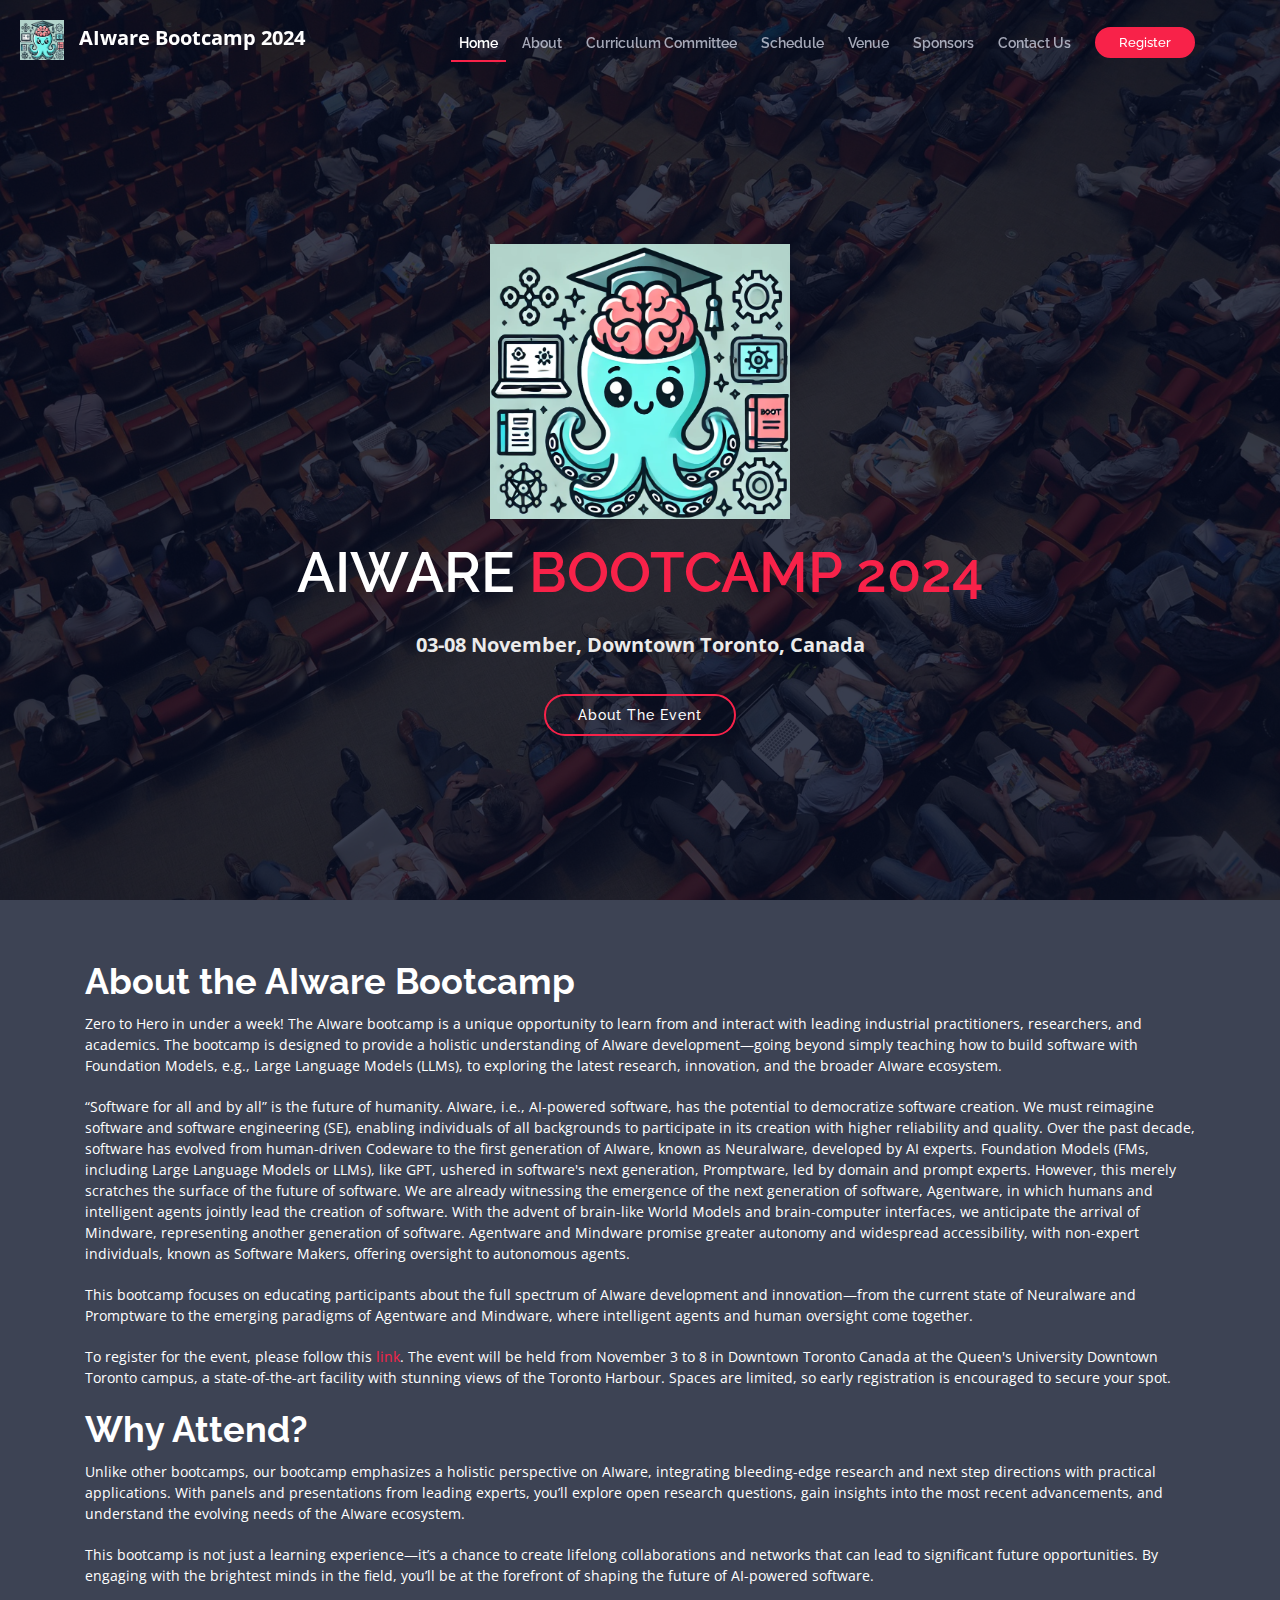
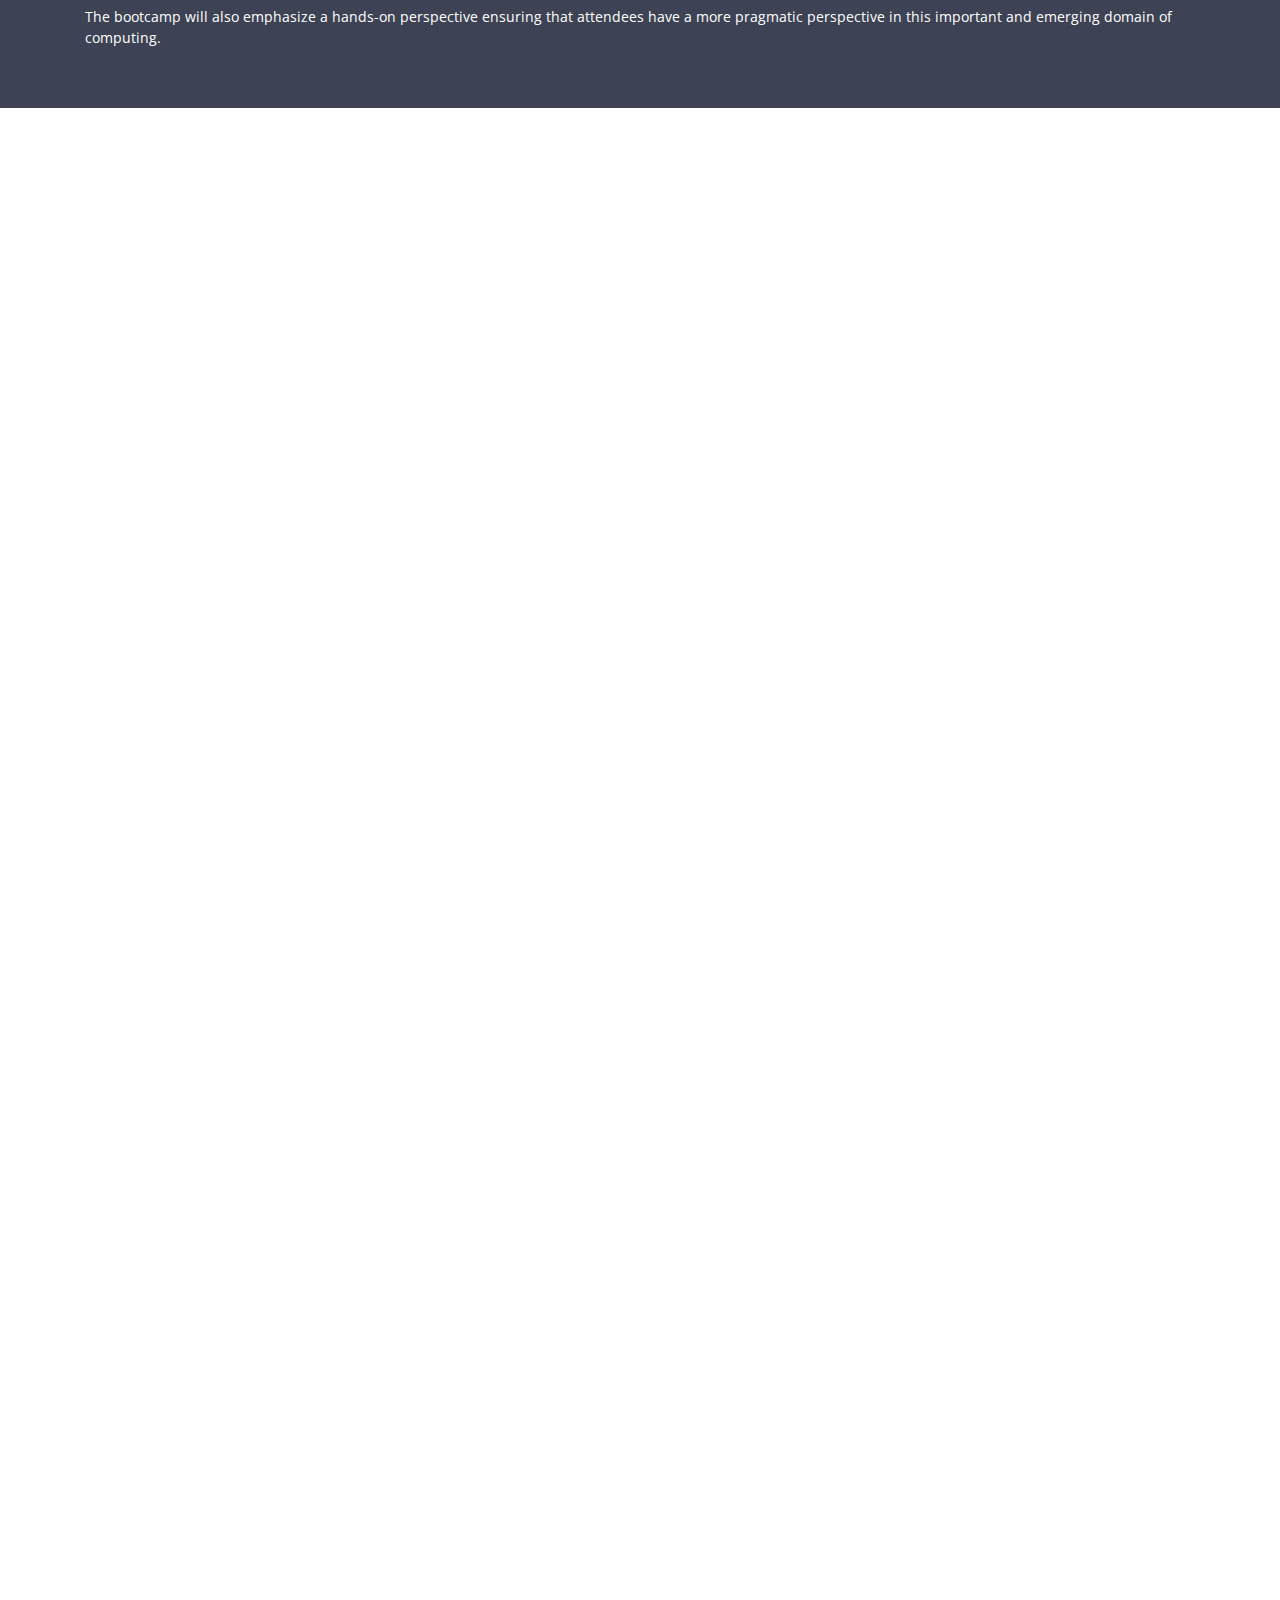
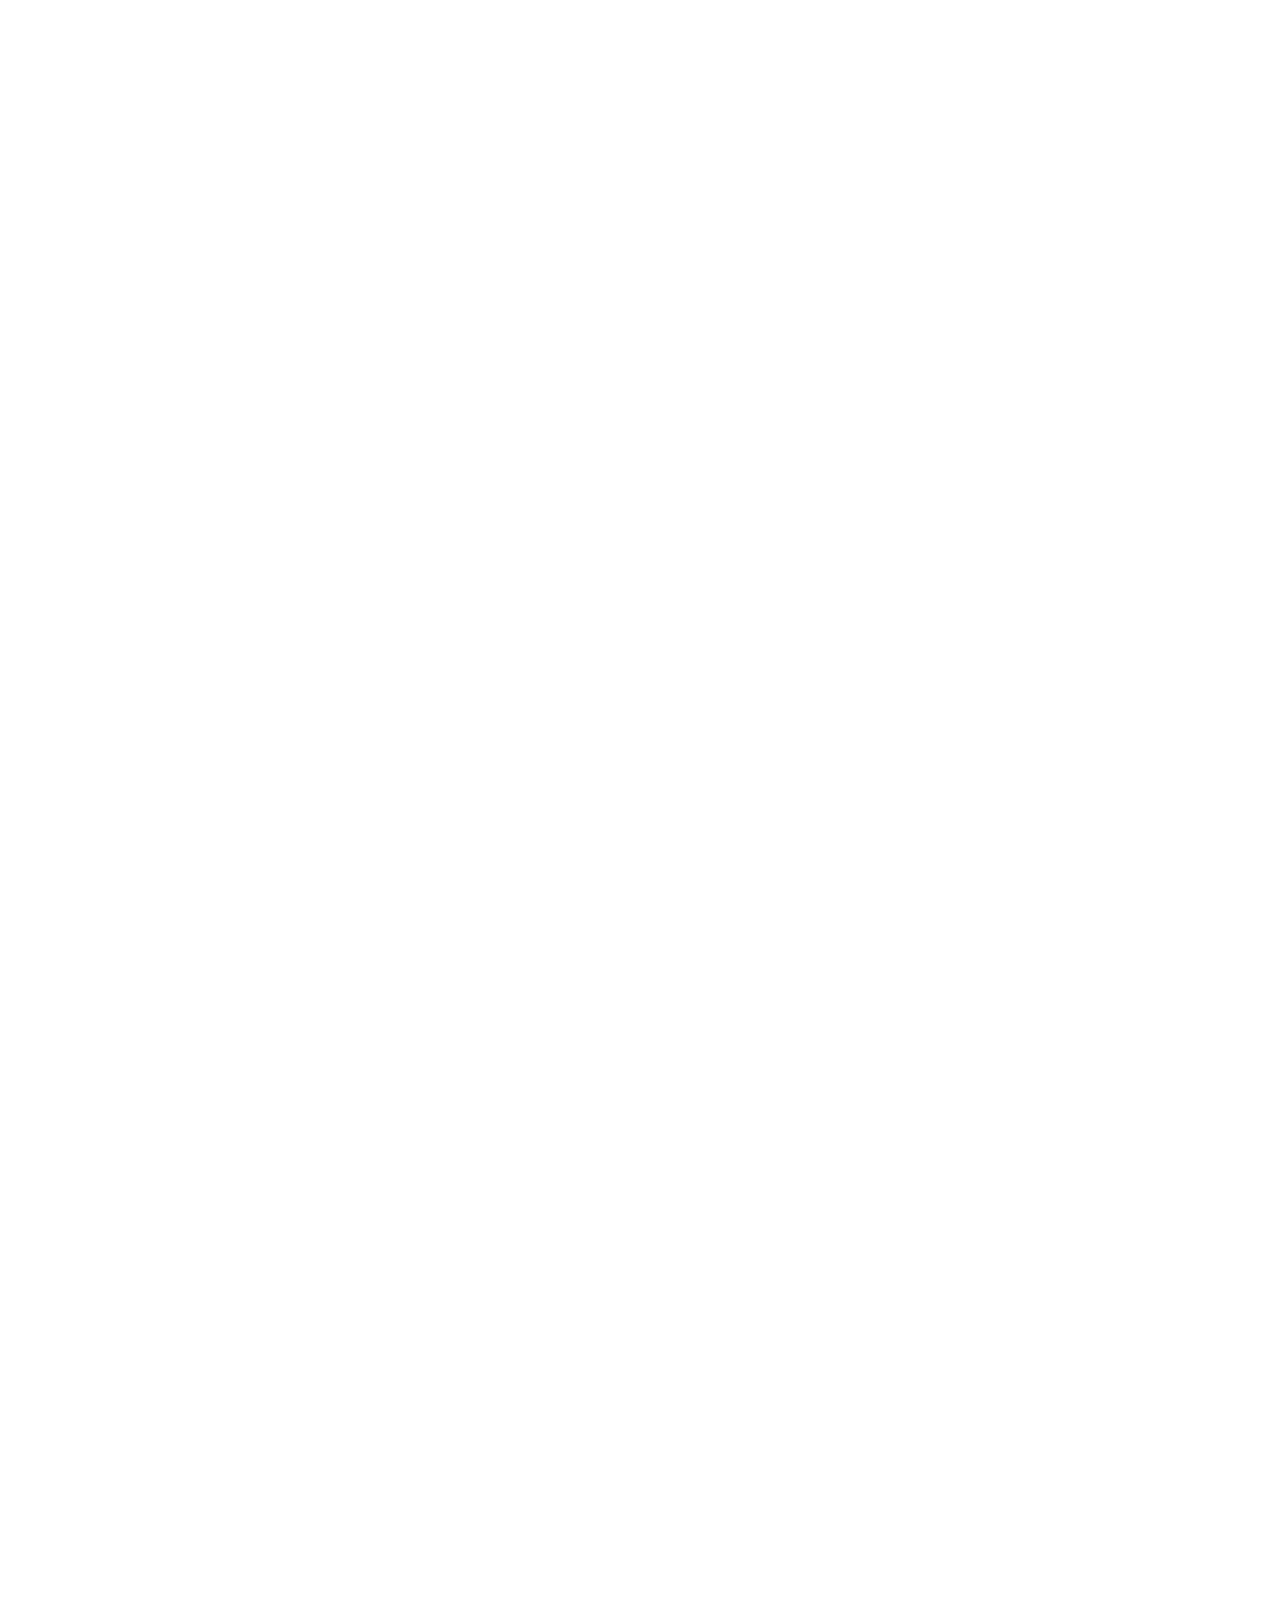
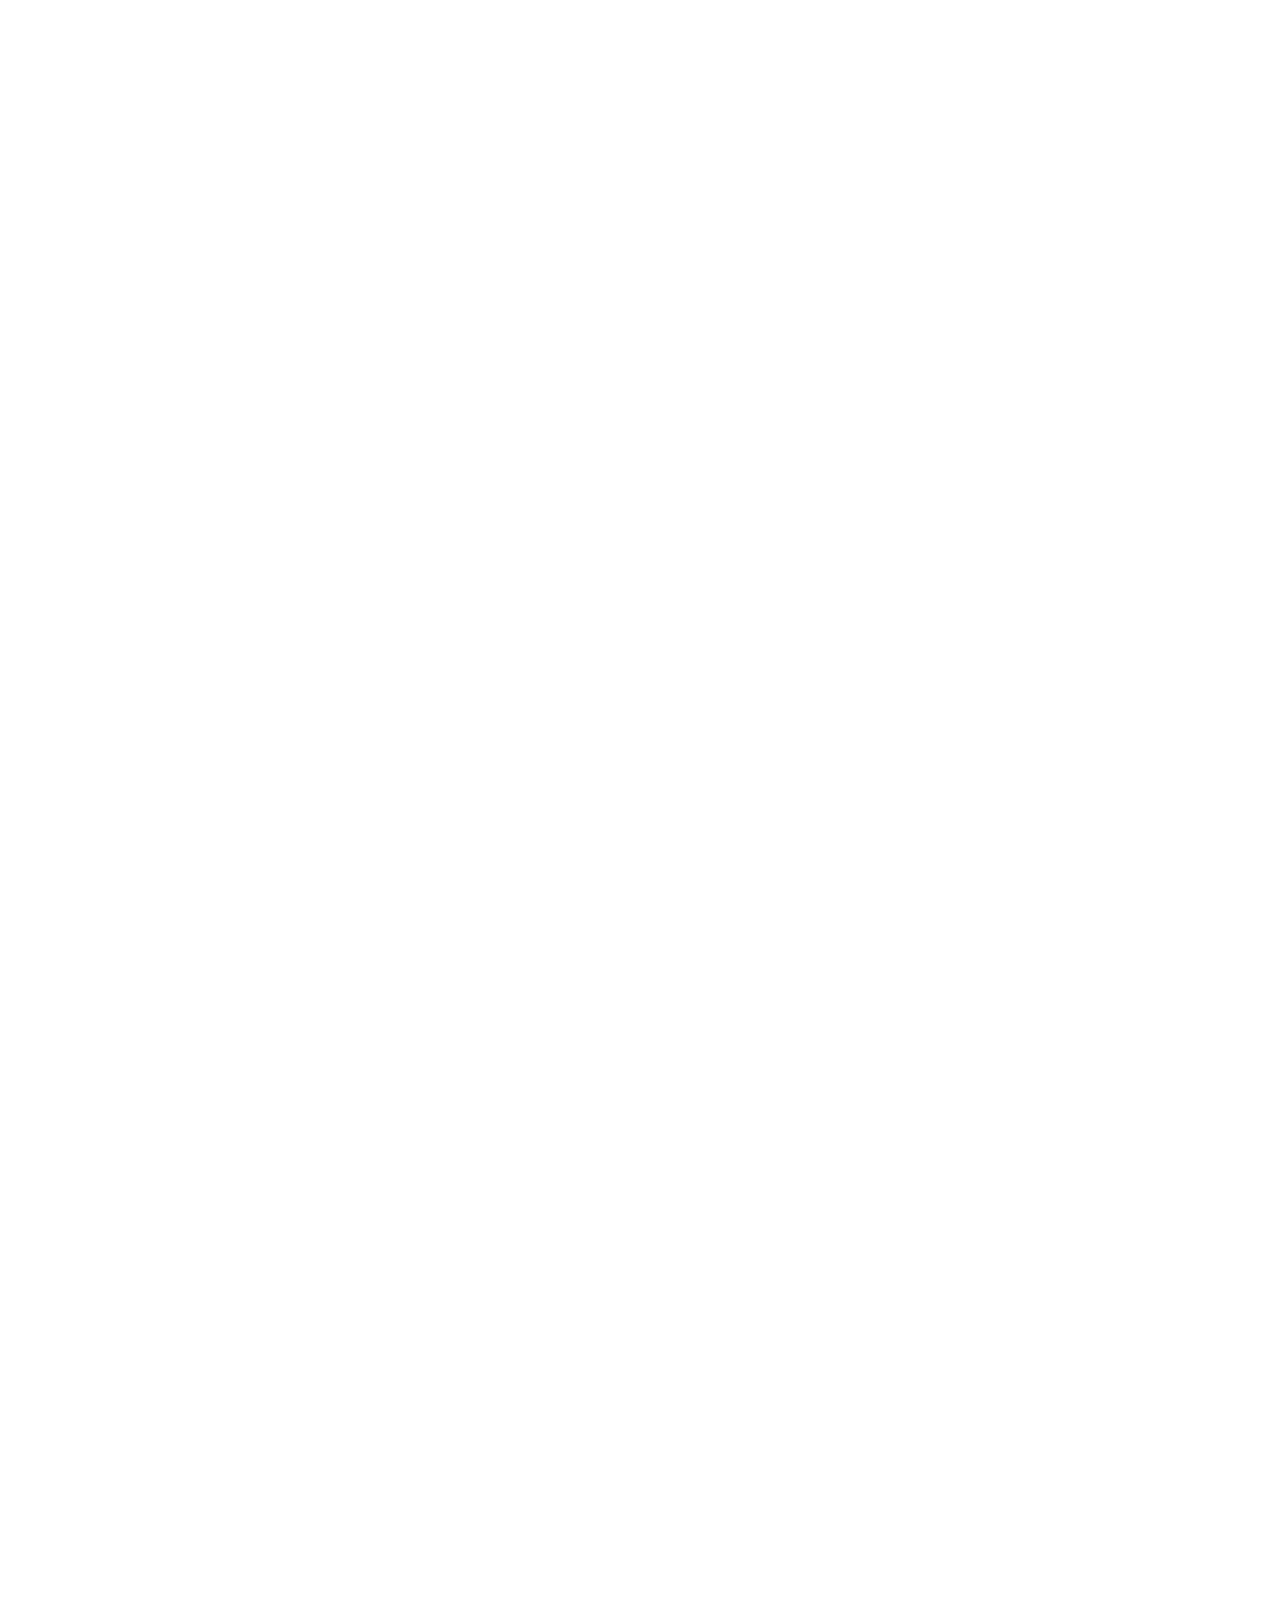
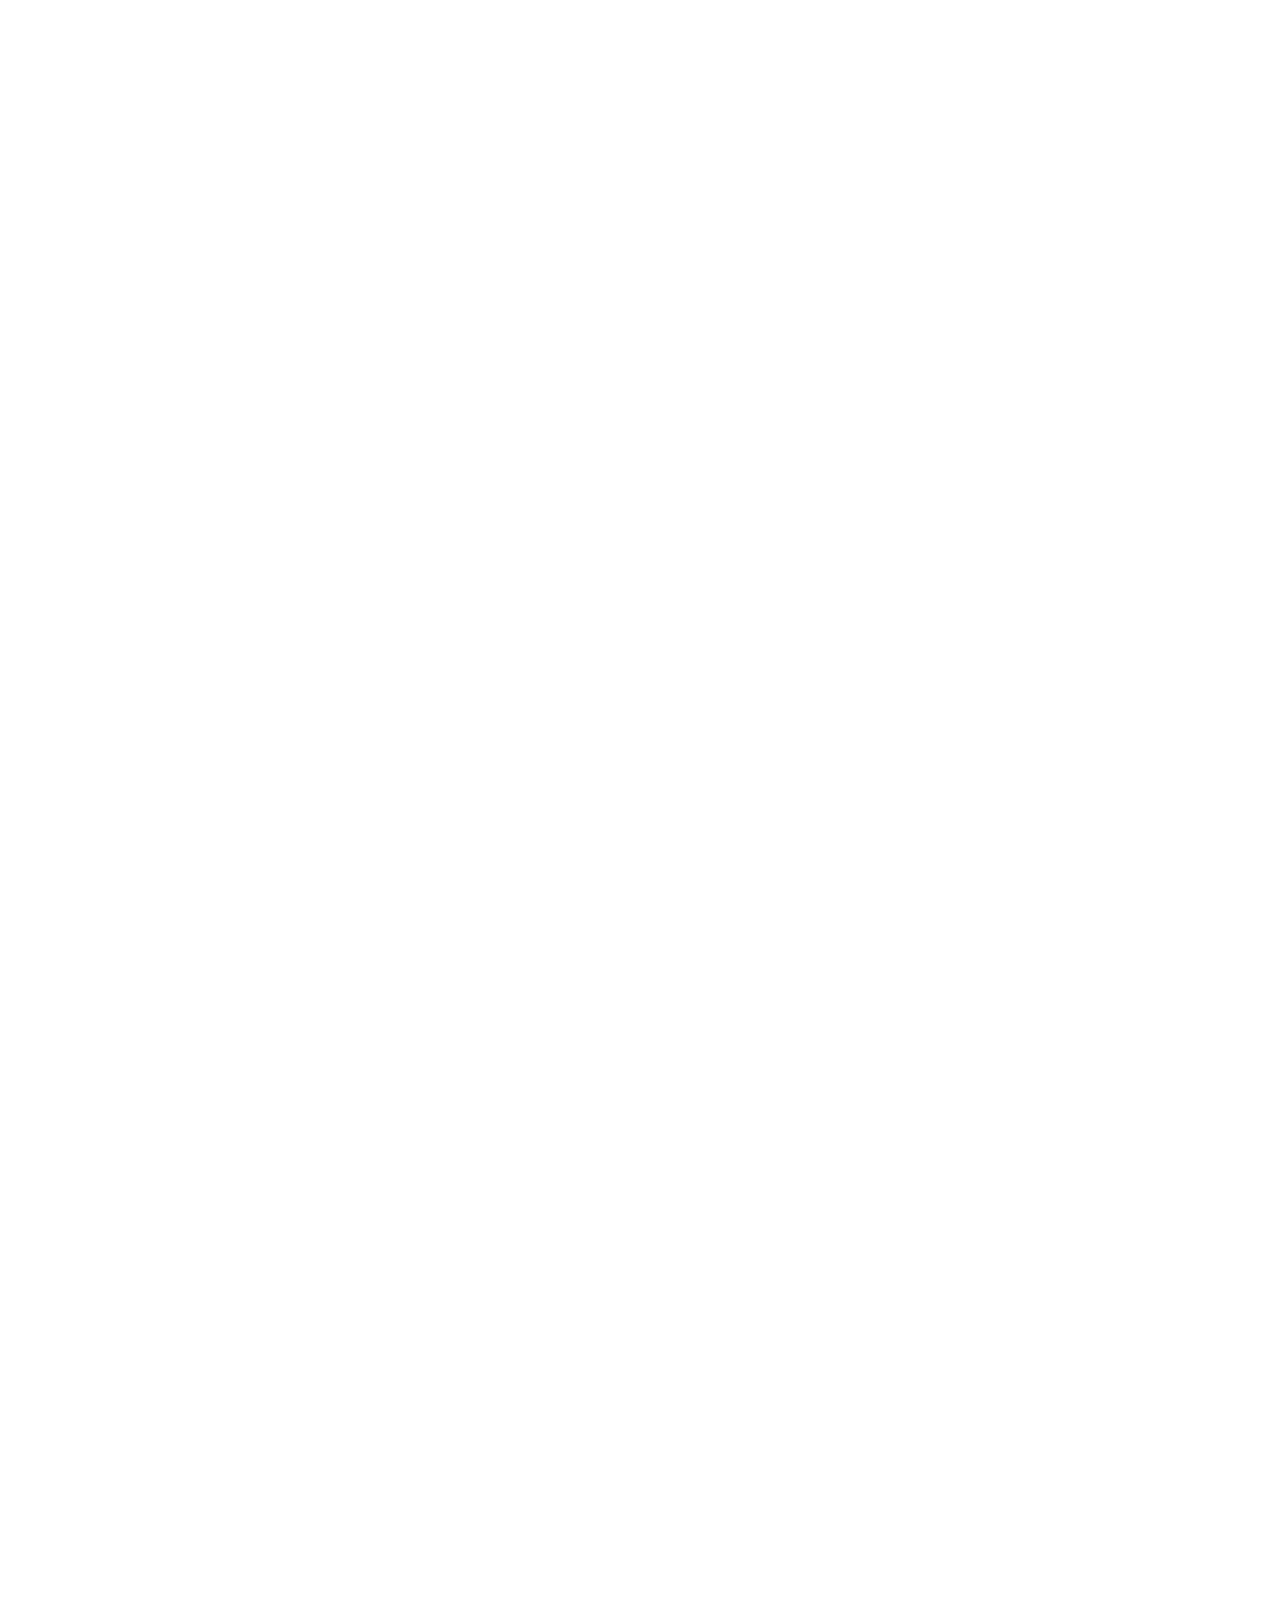
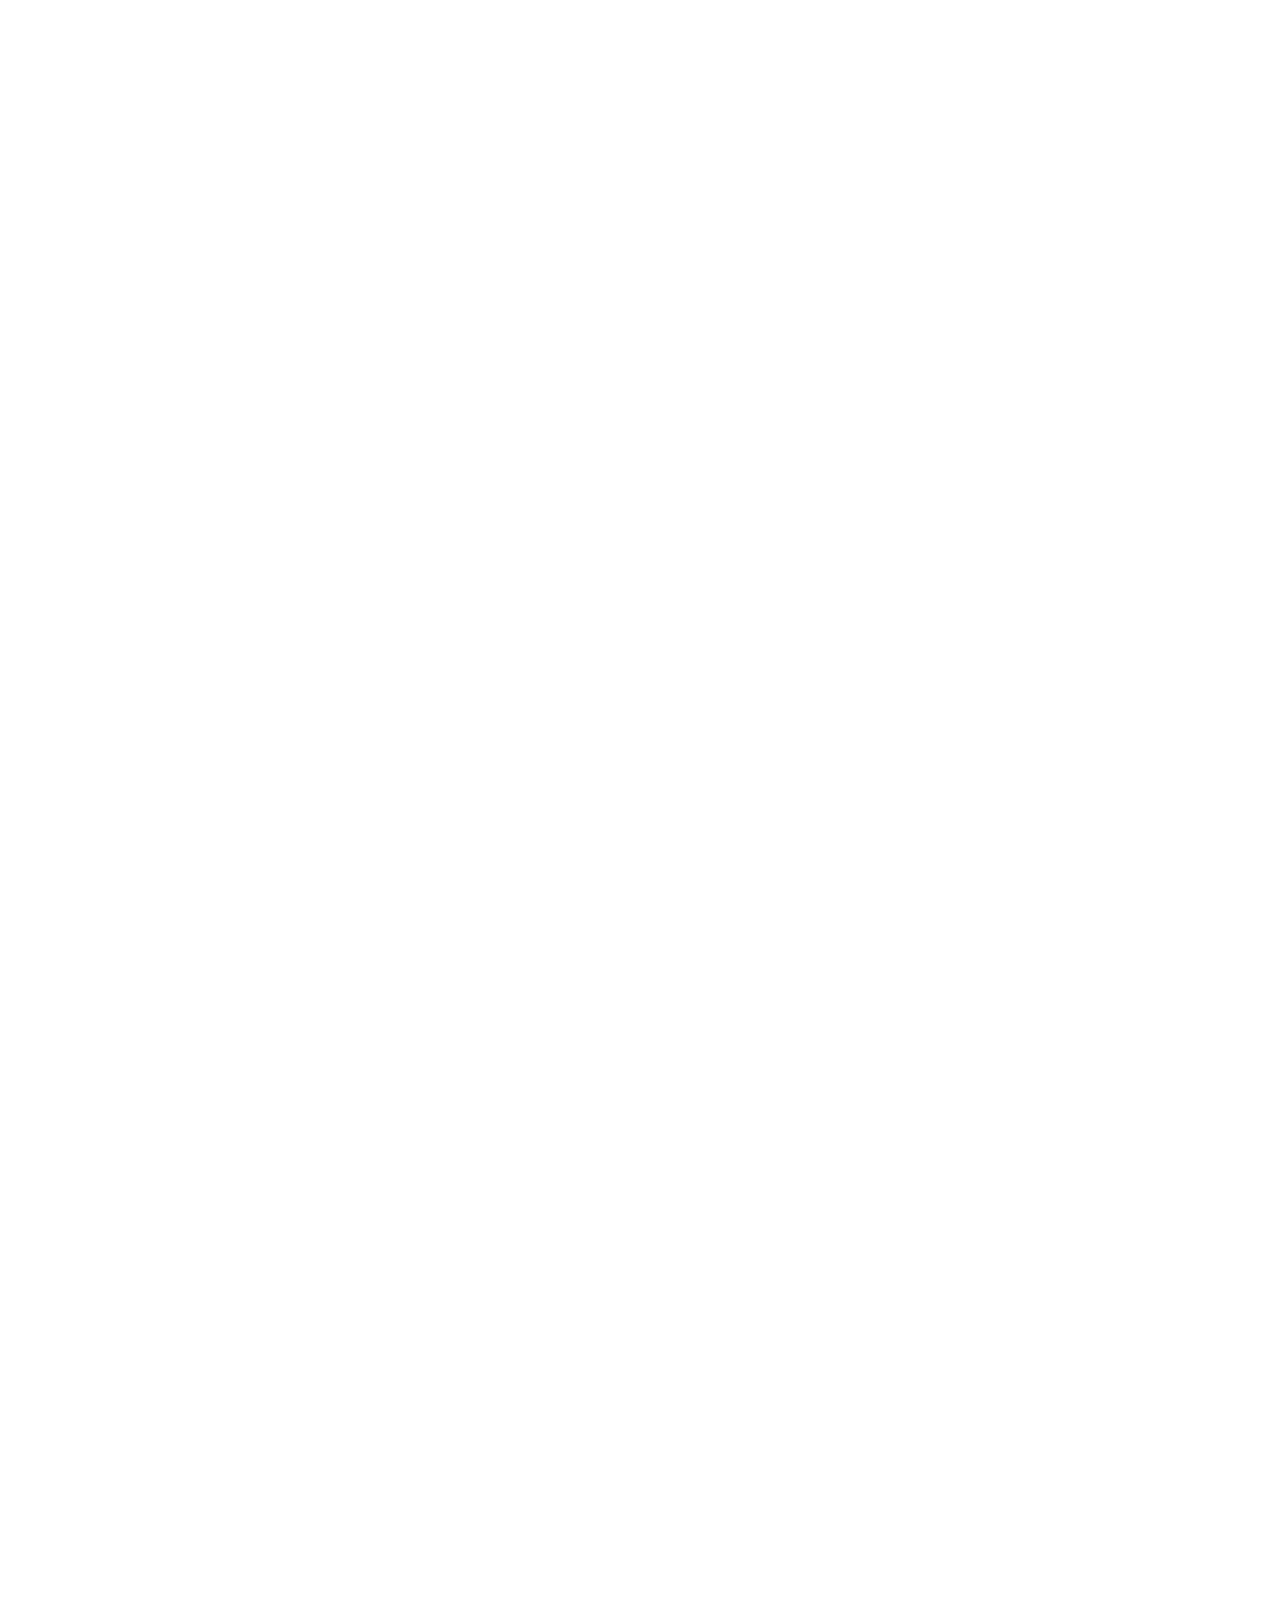
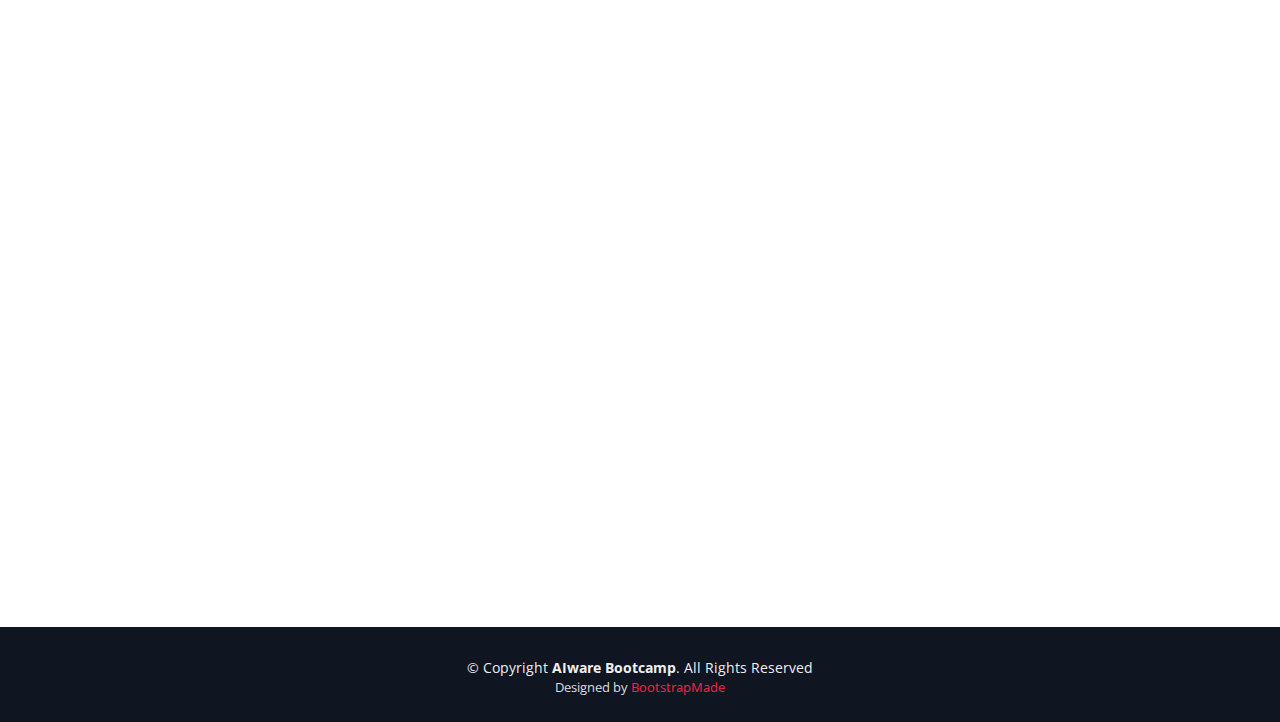
==== index.html @ 20369f66 "Changes from Ahmed addressed" ====
<!DOCTYPE html>
<html lang="en">

<head>
  <meta charset="utf-8">
  <title>AIware Bootcamp</title>
  <meta content="width=device-width, initial-scale=1.0" name="viewport">
  <meta content="" name="keywords">
  <meta content="" name="description">

  <!-- Favicons -->
  <link href="img/logo.png" rel="icon">
  <link href="img/logo.png" rel="apple-touch-icon">

  <!-- Google Fonts -->
  <link href="https://fonts.googleapis.com/css?family=Open+Sans:300,300i,400,400i,700,700i|Raleway:300,400,500,700,800" rel="stylesheet">

  <!-- Bootstrap CSS File -->
  <link href="lib/bootstrap/css/bootstrap.min.css" rel="stylesheet">

  <!-- Libraries CSS Files -->
  <link href="lib/font-awesome/css/font-awesome.min.css" rel="stylesheet">
  <link href="lib/animate/animate.min.css" rel="stylesheet">
  <link href="lib/venobox/venobox.css" rel="stylesheet">
  <link href="lib/owlcarousel/assets/owl.carousel.min.css" rel="stylesheet">

  <!-- Main Stylesheet File -->
  <link href="css/style.css" rel="stylesheet">

  <!-- =======================================================
    Theme Name: TheEvent
    Theme URL: https://bootstrapmade.com/theevent-conference-event-bootstrap-template/
    Author: BootstrapMade.com
    License: https://bootstrapmade.com/license/
  ======================================================= -->
</head>

<body>

  <!--==========================
    Header
  ============================-->
  <header id="header">
    <div class="container">
      
      <div id="logo" class="pull-left">
        <!-- Uncomment below if you prefer to use a text logo -->
        <!-- <h1><a href="#main">C<span>o</span>nf</a></h1>-->
        
        
      </div>
      <div class="container">

        <div id="left-corner-text">
          <img src="img/logo.png" class="logo-small">
          AIware Bootcamp 2024
        </div>
        <!-- Other header elements -->
    </div>

      <nav id="nav-menu-container">
        <ul class="nav-menu">
          <li class="menu-active"><a href="#intro">Home</a></li>
          <li><a href="#about">About</a></li>
          <li><a href="#curriculum">Curriculum Committee</a></li>
          <li><a href="#schedule">Schedule</a></li>
          <li><a href="#venue">Venue</a></li>
          <li><a href="#sponsors">Sponsors</a></li>
          <li><a href="#contact">Contact Us</a></li>
          
          <li class="registration"><a href="#registration">Register</a></li>
        </ul>
      </nav><!-- #nav-menu-container -->
    </div>
  </header><!-- #header -->

  <!--==========================
    Intro Section
  ============================-->
  <section id="intro">
    <div class="intro-container wow fadeIn">
      <img src="img/logo.png" alt="AIware Bootcamp 2024" class="logo-large">
      <h1 class="mb-4 pb-0">AIware&nbsp<span>Bootcamp 2024</span></h1>
      <p class="mb-4 pb-0">03-08 November, Downtown Toronto, Canada</p>
      
      <a href="#about" class="about-btn scrollto">About The Event</a>
    </div>
  </section>

  <main id="main">

    <!--==========================
      About Section
    ============================-->
    <!-- <section id="about">
      <div class="container">
        <div class="row">
          <div class="col-lg-6">
            <h2>AIware Bootcamp</h2>
            <p>Zero to Hero in 5 days. A beginner friendly AIware bootcamp. Aimed at educating software makers and researchers at any expertise level to learn more about how to build, ship and research on AIware. Come join us to learn and remake the future of software!</p>
          </div>
          <div class="col-lg-3">
            <h3>Where</h3>
            <p>Smith School of Business, Queen's University, Toronto, Canada</p>
          </div>
          <div class="col-lg-3">
            <h3>When</h3>
            <p>Sunday to Friday<br>03-08 November, 2024</p>
          </div>
        </div>
      </div>
    </section> -->

    <section id="about">
      <div class="container">
          <div class="row">
              <div class="col-lg">
                  <h2>About the AIware Bootcamp</h2>
                  <p>Zero to Hero in under a week! The AIware bootcamp is a unique opportunity to learn from and interact with leading industrial practitioners, researchers, and academics. The bootcamp is designed to provide a holistic understanding of AIware development—going beyond simply teaching how to build software with Foundation Models, e.g., Large Language Models (LLMs), to exploring the latest research, innovation, and the broader AIware ecosystem.</p>
  
                  <p>“Software for all and by all” is the future of humanity. AIware, i.e., AI-powered software, has the potential to democratize software creation. We must reimagine software and software engineering (SE), enabling individuals of all backgrounds to participate in its creation with higher reliability and quality. Over the past decade, software has evolved from human-driven Codeware to the first generation of AIware, known as Neuralware, developed by AI experts. Foundation Models (FMs, including Large Language Models or LLMs), like GPT, ushered in software's next generation, Promptware, led by domain and prompt experts. However, this merely scratches the surface of the future of software. We are already witnessing the emergence of the next generation of software, Agentware, in which humans and intelligent agents jointly lead the creation of software. With the advent of brain-like World Models and brain-computer interfaces, we anticipate the arrival of Mindware, representing another generation of software. Agentware and Mindware promise greater autonomy and widespread accessibility, with non-expert individuals, known as Software Makers, offering oversight to autonomous agents.</p>

                  <p>This bootcamp focuses on educating participants about the full spectrum of AIware development and innovation—from the current state of Neuralware and Promptware to the emerging paradigms of Agentware and Mindware, where intelligent agents and human oversight come together.</p>

                  <p>To register for the event, please follow this <a href="#registration">link</a>. The event will be held from November 3 to 8 in Downtown Toronto Canada at the Queen's University Downtown Toronto campus, a state-of-the-art facility with stunning views of the Toronto Harbour. Spaces are limited, so early registration is encouraged to secure your spot.</p>
                  <h2>Why Attend?</h2>
                  <p>Unlike other bootcamps, our bootcamp emphasizes a holistic perspective on AIware, integrating bleeding-edge research and next step directions with practical applications. With panels and presentations from leading experts, you’ll explore open research questions, gain insights into the most recent advancements, and understand the evolving needs of the AIware ecosystem.</p>
  
                  <p>This bootcamp is not just a learning experience—it’s a chance to create lifelong collaborations and networks that can lead to significant future opportunities. By engaging with the brightest minds in the field, you’ll be at the forefront of shaping the future of AI-powered software.</p>

                  <p>The bootcamp will also emphasize a hands-on perspective ensuring that attendees have a more pragmatic perspective in this important and emerging domain of computing.</p>
  
                  
              </div>
          </div>
      </div>
  </section>

   

<!-- Schedule Section -->
<section id="schedule" class="wow fadeInUp">
  <div class="container">
    <div class="section-header">
      <h2>Schedule</h2>
    </div>
    <ul class="nav nav-tabs">
      <li class="nav-item">
        <a class="nav-link active show" data-toggle="tab" href="#day-1">Day 1</a>
      </li>
      <li class="nav-item">
        <a class="nav-link" data-toggle="tab" href="#day-2">Day 2</a>
      </li>
      <li class="nav-item">
        <a class="nav-link" data-toggle="tab" href="#day-3">Day 3</a>
      </li>
      <li class="nav-item">
        <a class="nav-link" data-toggle="tab" href="#day-4">Day 4</a>
      </li>
      <li class="nav-item">
        <a class="nav-link" data-toggle="tab" href="#day-5">Day 5</a>
      </li>
      <li class="nav-item">
        <a class="nav-link" data-toggle="tab" href="#day-6">Day 6</a>
      </li>
    </ul>
    <div class="tab-content">
      <div id="day-1" class="tab-pane fade active show">
        <h3>FMWare 101 - Intro into the world of FMware, SE4FMware and FMware4SE</h3>
        <div class="row schedule-item">
          <div class="col-md-2"><time>8:30-9:00 AM</time></div>
          <div class="col-md-10">
            <h4>Registration and Morning coffee break</h4>
          </div>
        </div>
        <div class="row schedule-item">
          <div class="col-md-2"><time>9:00-9:15 AM</time></div>
          <div class="col-md-10">
            <h4>Opening of the Bootcamp</h4>
            <h6>Instructor team</h6>
            <p>Opening talk and logistics</p>
          </div>
        </div>
        <div class="row schedule-item">
          <div class="col-md-2"><time>9:15-10:30 AM</time></div>
          <div class="col-md-10">
            <h4>Challenges and Opportunities Associated with AI-Augmented Software Engineering</h4>
            <h6>Zhen Ming (Jack) Jiang</h6>
            <p>Introduction to challenges and opportunities in the world of AIware focusing primarily on Promptware and Agentware</p>
          </div>
        </div>
        <div class="row schedule-item">
          <div class="col-md-2"><time>10:30-11:00 AM</time></div>
          <div class="col-md-10">
            <h4>Break</h4>
          </div>
        </div>
        <div class="row schedule-item">
          <div class="col-md-2"><time>11:00-11:45 PM</time></div>
          <div class="col-md-10">
            <h4>Building high-quality and trustworthy foundation model applications</h4>
            <h6>Dayi Lin</h6>
            <p>This session will cover the basics of building a trustworthy FMware application. Topics covered include</p>
            <ul>
              <li>Overview of AIware</li>
              <li>Introduction to the trustworthiness of software and AI</li>
              <li>How do you select the right model?</li>
              <li>How to benchmark a model?</li>
              <li>How to write a good prompt?</li>
              <li>How to prevent hallucination?</li>
              <li>How to debug prompts?</li>
              <li>How to prevent getting or causing harm? - Guardrails</li>
              <li>How to ensure compliance in dataflow?</li>
              <li>How to conduct quality evaluation?</li>
              <li>How to interact with the users?</li>
              <li>How to operationalize the application?</li>
            </ul>
          </div>
        </div>
        <div class="row schedule-item">
          <div class="col-md-2"><time>11:45-12:30 PM</time></div>
          <div class="col-md-10">
            <h4>Rethinking Software Engineering in the AIware Era - A curated catalog of software engineering challenges for FMware</h4>
            <h6>Ahmed E. Hassan</h6>
            <p>The talk walks the audience through the key software engineering challenges in the AIware era and outlines important research directions that could be taken to address them. Topics include</p>
            <ul>
              <li>Overview of Software Engineering challenges in AIware Era</li>
              <li>Challenge 1: Managing alignment data</li>
              <li>Challenge 2: Crafting effective prompts</li>
              <li>Challenge 3: Multi-generational software</li>
              <li>Challenge 4: Degree of controllability</li>
              <li>Challenge 5: Compliance and regulations</li>
              <li>Challenge 6: Limited collaboration support</li>
              <li>Challenge 7: Operation and semantic observability</li>
              <li>Challenge 8: Performance engineering</li>
              <li>Challenge 9: Testing under non-determinism</li>
              <li>Challenge 10: Siloed tooling and lack of processes</li>
            </ul>
            <p>Building a thriving research and developer community within the AIware domain, discussing the essential steps we must take collectively to nurture and sustain a vibrant, engaged community and a brief overview of global initiatives and standardization efforts including:</p>
            <ul>
              <li>CREATE SE4AI</li>
              <li>SEMLA</li>
              <li>BigCode</li>
              <li>AI Alliance</li>
              <li>OPEA</li>
              <li>AIware</li>
              <li>LLM4code</li>
              <li>MSR IEEE Agent Standard</li>
              <li>AIBOM</li>
              <li>AIwareBOM</li>
              <li>LF Model Openness Framework</li>
            </ul>
           
          </div>
        </div>
        <div class="row schedule-item">
          <div class="col-md-2"><time>12:30-1:30 PM</time></div>
          <div class="col-md-10">
            <h4>Lunch and Lightning Talks</h4>
          </div>
        </div>
        <div class="row schedule-item">
          <div class="col-md-2"><time>1:30-3:00 PM</time></div>
          <div class="col-md-10">
            <h4>The Data flywheel for FMware</h4>
            <h6>Gopi Krishnan Rajbahadur</h6>
            <p>This session will go over the different types of data used throughout the lifecycle of an FMware. Topics covered include </p>
            <ul>
              <li>Data flywheel - An overview of the different types of data that is used for different types of alignment including:</li>
              <ul>
                <li>Pre-training data</li>
                <li>Fine-tuning data</li>
                <li>Preference data</li>
                <li>User-feedback data</li>
                <li>Crowd-sourced data</li>
                <li>Synthetic data</li>
              </ul>
              <li>Synthetic data generation techniques and data alignment (Microsoft Phi models)</li>
              <li>QA for Knowledge distillation - Includes data quality and knowledge quality enhancing processes like Deduplication, Information metrics, Removing data and knowledge clones </li>
              <li>Contextualized and goal-oriented documentation to enhance the knowledge quality</li>
              <li>Operationalizing user-feedback data - Leveraging the thumbs up/down the copy action Google DIDACT</li>
              <li>Crowdsourced knowledge curation - Instructlab</li>
              <li>Importance of multi-modal training data - how code is used including techniques on how different types of data can be generated with domain-specific rules in different scenarios</li>
            </ul>
          </div>
        </div>
        <div class="row schedule-item">
          <div class="col-md-2"><time>3:00-3:30 PM</time></div>
          <div class="col-md-10">
            <h4>Break</h4>
          </div>
        </div>
        <div class="row schedule-item">
          <div class="col-md-2"><time>3:30-4:15 PM</time></div>
          <div class="col-md-10">
            <h4>Rethinking intelligent SE in the FMware Era: Overview of current initiatives </h4>
            <h6>Ahmed E. Hassan and Gustavo Oliva</h6>
            <p>This talk will discuss current GenAI efforts within the SE context, and future directions on how to best leverage FMs to improve SE activities and maximize ROI on GenAI in a Software Engineering Context</p>
          </div>
        </div>
        <div class="row schedule-item">
          <div class="col-md-2"><time>4:15-5:00 PM</time></div>
          <div class="col-md-10">
            <h4>Rethinking Software Engineering in the FMware Era: From Task-Driven AI Copilots to Goal-Driven AI Pair Programmers and the curcial importane of humans-in-the-loop</h4>
            <h6>Ahmed E. Hassan and Gustavo Oliva</h6>
            <p>This talk will discuss how the current task-driven nature of copilots falls short in addressing the broader goals and complexities inherent in Software engineering (SE). Covered topics include
              <ul>
                <li>A vision for an AIware pair programmer</li>
                <li>Theoretical underpinnings for an AIware pair programmer</li>
                <li>Challenges in the path of realizing an AIware pair programmer</li>
                <li>Challenge 1: Speeding up human-AI alignment</li>
                <li>Challenge 2: From prompts to natural inquires </li>
                <li>Challenge 3: Cheaper and smarter code models</li>
                <li>Challenge 4: Leveraging mentoring potential</li>
              </ul>
            </p>
          </div>
        </div>
        <div class="row schedule-item">
          <div class="col-md-2"><time>5:00-7:30 PM</time></div>
          <div class="col-md-10">
            <h4>Reception and Lightning Talks</h4>
          </div>
        </div>
      </div>
      <div id="day-2" class="tab-pane fade">
        <h3>Promptware, RAG Engineering and Alignment Day</h3>
        <div class="row schedule-item">
          <div class="col-md-2"><time>8:30-9:00 AM</time></div>
          <div class="col-md-10">
            <h4>Registration and Morning coffee break</h4>
          </div>
        </div>
        <div class="row schedule-item">
          <div class="col-md-2"><time>9:00-10:30 AM</time></div>
          <div class="col-md-10">
            <h4>Prompt Engineering</h4>
            <h6>Filipe Roseiro Cogo</h6>
            <p>This session will offer a comprehensive overview of prompt engineering techniques and best practices to build a successful FMware. Covered topics include</p>
            <ul>
              <li>Basics of prompting - How to talk to a FM</li>
              <li>Prompting patterns</li>
              <li>Prompt components</li>
              <li>Prompt structuring</li>
              <li>Prompt decoding strategies</li>
              <li>Fragility of prompts - Manual prompt-tuning lifecycle, prompt formatting and context window sensitivity, few-shot ordering and golden labels</li>
              <li>Prompt anti-patterns (e.g. god prompts) - How to decompose a prompt effectively for success</li>
              <li>Prompt output structuring and prompt debugging</li>
              <li>Compiling prompts for success - prompt optimization, prompt tuning, FM-based prompt mutation and evolution, DSLs for prompt optimization, Intent-based prompt calibration</li>
              <li>Common prompting pitfalls</li>
              <li>Leveraging prompt ecosystems - Introduction to prompt stores and Reddit discussions</li>
            </ul>
          </div>
        </div>
        <div class="row schedule-item">
          <div class="col-md-2"><time>10:30-11:00 AM</time></div>
          <div class="col-md-10">
            <h4>Break</h4>
          </div>
        </div>
        <div class="row schedule-item">
          <div class="col-md-2"><time>11:00-12:30 PM</time></div>
          <div class="col-md-10">
            <h4>RAG Engineering</h4>
            <h6>Keheliya Gallaba</h6>
            <p>This session will cover the steps involved in building a robust RAG (Retrieval Augmented Generation) pipeline. Topics covered include:</p>
            <ul>
              <li>What is RAG? - An overview of Indexing, retrieval, and generation</li>
              <li>An overview of query translation approaches - Multi-query RAG-fusion, Least-to-most, step-back prompting, HyDE</li>
              <li>Query routing strategies - Logical routing and semantic routing</li>
              <li>Query construction strategies</li>
              <li>Advanced indexing techniques for effective RAG - Multi-representation indexing, RAPTOR, ColBERT</li>
              <li>Graph RAGs</li>
              <li>RAG Re-rankers</li>
              <li>Large context challenges: Needle in a haystack, counting stars, data movement and caching/pinning of context in the cloud</li>
              <li>Context vs built-in prioritization</li>
              <li>A reference architecture for enterprise-grade production-ready RAGware</li>
            </ul>
          </div>
        </div>
        <div class="row schedule-item">
          <div class="col-md-2"><time>12:30-1:30 PM</time></div>
          <div class="col-md-10">
            <h4>Lunch and Lightning Talks</h4>
          </div>
        </div>
        <div class="row schedule-item">
          <div class="col-md-2"><time>1:30-3:00 PM</time></div>
          <div class="col-md-10">
            <h4>Alignment Engineering</h4>
            <h6>Gopi Krishnan Rajbahadur</h6>
            <p>This session will cover different ways of aligning a FM. Covered topics include</p>
            <ul>
              <li>A general overview of FM pre-training</li>
              <li>Fine-tuning - Types of used data: supervised fine-tuning, PEFT, Prompt tuning, soft prompts, Adapter tuning, AdapterHub, Selective finetuning (e.g. BiFit), Reparametrization-based fine tuning (LoRA)</li>
              <li>Preference tuning - RLHF, DPO, RLSF</li>
              <li>Constitutional AI</li>
              <li>Overview of curriculum learning</li>
              <li>Advanced curriculum generation techniques and benefits, e.g. how curriculum learning is used in the Microsoft Phi and IBM Granite models</li>
            </ul>
          </div>
        </div>
        <div class="row schedule-item">
          <div class="col-md-2"><time>3:00-3:30 PM</time></div>
          <div class="col-md-10">
            <h4>Break</h4>
          </div>
        </div>
        <div class="row schedule-item">
          <div class="col-md-2"><time>3:30-4:15 PM</time></div>
          <div class="col-md-10">
            <h4>How is JetBrains leveraging FMware to improve the software development experience?</h4>
            <h6>Danny Dig</h6>
            <p>This talk will present a report on how FMware is leveraged for different tasks at JetBrains to improve developer productivity.</p>
          </div>
        </div>
        <div class="row schedule-item">
          <div class="col-md-2"><time>4:15-5:00 PM</time></div>
          <div class="col-md-10">
            <h4>FMware for 10X developer productivity - Myth or fact</h4>
            <h6>Danny Dig, Meiyappan Nagappan, Bram Adams, Daniel German and Foutse Kohm. Moderator: TBD</h6>
            <p>This panel will focus on questions about role of FMware in enhancing developer productivity - Ask the experts about separating myth from facts.</p>
          </div>
        </div>
        
      </div>
      <div id="day-3" class="tab-pane fade">
        <h3>Agentware and Responsible AIware Development Day</h3>
        <div class="row schedule-item">
          <div class="col-md-2"><time>8:30-9:00 AM</time></div>
          <div class="col-md-10">
            <h4>Registration and Morning coffee break</h4>
          </div>
        </div>
        <div class="row schedule-item">
          <div class="col-md-2"><time>9:00-9:45 AM</time></div>
          <div class="col-md-10">
            <h4>Experiences and Best Practices Building AIware at JetBrains</h4>
            <h6>Danny Dig</h6>
            <p>This talk will present a report on the AIware development process of AIware at JetBrains.</p>
          </div>
        </div>
        <div class="row schedule-item">
          <div class="col-md-2"><time>10:30-11:00 AM</time></div>
          <div class="col-md-10">
            <h4>Break</h4>
          </div>
        </div>
        <div class="row schedule-item">
          <div class="col-md-2"><time>11:00-12:30 PM</time></div>
          <div class="col-md-10">
            <h4>Agentic architectures and workflows</h4>
            <h6>Keheliya Gallaba</h6>
            <p>This session will discuss what an agent is and the different cognitive architectures that an Agent could use to execute the tasks. Covered topics include</p>
            <ul>
              <li>What is an Agent (e.g. perception, Brain, Action, Environment)?</li>
              <li>Different types of agentic memory</li>
              <li>How does an Agent use tools (Toolformer, TALM)</li>
              <li>How to enable an Agent to plan and reason - Introduction to theory of mind</li>
              <li>Cognitive architectures - Multi-layered nature (recursion, multi vs single agent architectures)</li>
              <li>Agent patterns - Chains, routers, graphs</li>
              <li>Control mechanisms - Static vs dynamic</li>
              <li>Patterns of multi-agent collaboration</li>
              <li>Self-reflection and multi-agent hacks</li>
            </ul>
          </div>
        </div>
        <div class="row schedule-item">
          <div class="col-md-2"><time>12:30-1:30 PM</time></div>
          <div class="col-md-10">
            <h4>Lunch and Lightning Talks</h4>
          </div>
        </div>
        <div class="row schedule-item">
          <div class="col-md-2"><time>1:30-3:00 PM</time></div>
          <div class="col-md-10">
            <h4>Agentic Development Platforms</h4>
            <h6>Gustavo Oliva</h6>
            <p>This session will overview the various Agentic platforms that one can use to build AIware. Covered topics include</p>
            <ul>
              <li>Multi-agent frameworks/ platforms (Introduction, Comparison, their abstractions). Examples include Autogen, CrewAI, LangGraph</li>
              <li>Agent memory representations and abstractions</li>
              <li>Long-term agents i.e. Agents evolving over time, End-user feedback used for personalization</li>
              <li>Standardization efforts e.g. Agent protocol</li>
            </ul>
          </div>
        </div>
        <div class="row schedule-item">
          <div class="col-md-2"><time>3:00-3:30 PM</time></div>
          <div class="col-md-10">
            <h4>Break</h4>
          </div>
        </div>
        <div class="row schedule-item">
          <div class="col-md-2"><time>3:30-4:00 PM</time></div>
          <div class="col-md-10">
            <h4>Data governance in the AIware era</h4>
            <h6>Daniel German</h6>
            <p>This talk will discuss about the different challenges data governance and dataset license compliance pose in the AIware era</p>
          </div>
        </div>
        <div class="row schedule-item">
          <div class="col-md-2"><time>4:00-4:30 PM</time></div>
          <div class="col-md-10">
            <h4>FMwareBOM - Towards enabling transparency, traceability and compliance with next generation FMware BOMs</h6>
            <h6>Gopi Krishnan Rajbahadur</h6>
            <p>This talk will highlight the current state of AIBOM and ongoing efforts on FMwareBOM and the potential it holds for enabling compliance, transparency and traceability in the FMware era</p>
          </div>
        </div>
        <div class="row schedule-item">
          <div class="col-md-2"><time>4:30-5:00 PM</time></div>
          <div class="col-md-10">
            <h4>Responsible AIware development practices</h4>
            <h6>Qinghua Lu, Daniel German, Gopi Krishnan Rajbahadur, Ahmed E. Hassan and Zhen Ming (Jack) Jiang. Moderator: TBD </h6>
            <p>This panel will discuss governance structures and legistilations around AIware development practices and potential pitfalls</p>
          </div>
        </div>
    
      </div>
      <div id="day-4" class="tab-pane fade">
        <h3>Industry Day 1 – From cool demos to production-ready AIware - part 1</h3>
        <div class="row schedule-item">
          <div class="col-md-2"><time>8:30-9:00 AM</time></div>
          <div class="col-md-10">
            <h4>Registration and Morning coffee break</h4>
          </div>
        </div>
        <div class="row schedule-item">
          <div class="col-md-2"><time>9:00-10:30 PM</time></div>
          <div class="col-md-10">
            <h4>FMware - Hands on</h4>
            <h6>Instructor team</h6>
            <p>We will be building a few AIware apps which we will make more complex as we progress through the bootcamp. Every hands-on will progressively build on the concepts of that day to make the day more comprehensive. This hands-on session will guide the participants who will be encouraged to add more features to the app and submit it to the AIware conference challenge. The hand-on session will methodically walk the attendees through</p>
            <ul>
              <li>Setting up a FM locally</li>
              <li>Accessing a cloud FM</li>
              <li>Setting up a basic Vector store</li>
              <li>Building a basic AIware app</li>
              <li>Picking the right FM for their FMware</li>
              <li>Preventing data contamination</li>
              <li>Evaluating your FMware</li>
            </ul>
          </div>
        </div>
        <div class="row schedule-item">
          <div class="col-md-2"><time>10:30-11:00 AM</time></div>
          <div class="col-md-10">
            <h4>Break</h4>
          </div>
        </div>
        <div class="row schedule-item">
          <div class="col-md-2"><time>11:00-12:00 PM</time></div>
          <div class="col-md-10">
            <h4>FMware - Hands on - cont</h4>
            <h6>Instructor team</h6>
            <p>This session will be a continuation of the previous session</p>
            <ul>
              <li>Prompting strategies</li>
              <li>Prompt anti-patterns</li>
              <li>Debugging a prompt</li>
              <li>Prompt compilers - DsPY</li>
              <li>Fine-tuning an FM with LoRa - Data preparation (including quality)</li>
              <li>Preference tuning </li>
              <li>RAG 101</li>
              <li>Best RAG practices</li>
              <li>Progressively building an AIware app with basic cognitive architecture</li>
              <li>A multi-agent collaborative architecture</li>
              <li>Simple memory implementation</li>
            </ul>
          </div>
        </div>
        <div class="row schedule-item">
          <div class="col-md-2"><time>12:00-12:30 PM</time></div>
          <div class="col-md-10">
            <h4>FMArts Platform - An FMware Lifecycle Engineering Platform</h4>
            <h6>Dayi Lin</h6>
            <p>This session will showcase the FMArts platform, the world's only lifecycle engineering platform for creating FMware. We will discuss how software engineering principles can be leveraged in the FMware context and highlight the challenges involved. The session will feature a demo application built with FMArts.</p>
            
          </div>
        </div>
        <div class="row schedule-item">
          <div class="col-md-2"><time>12:30-1:30 PM</time></div>
          <div class="col-md-10">
            <h4>Lunch and Lightning Talks</h4>
          </div>
        </div>
        <div class="row schedule-item">
          <div class="col-md-2"><time>1:30-3:00 PM</time></div>
          <div class="col-md-10">
            <h4>Challenges in productionizing AIware</h4>
            <h6>Ahmed E. Hassan</h6>
            <p>This session will cover the different types of challenges that industry typically encounters in the different stages of AIware development lifecycle that makes productionizing AIware challenging. Covered topics include</p>
            <ul>
              <li>An overview of the challenges across the AIware development lifecycle</li>
              <li>Testing challenges</li>
              <li>Observability related challenges</li>
              <li>Controlled-execution related challenges</li>
              <li>Resource-aware QA challenges</li>
              <li>Feedback integration challenges</li>
              <li>Built-in quality assurance challenges</li>
              <li>Other overarching challenges</li>
            </ul>
          </div>
        </div>
        <div class="row schedule-item">
          <div class="col-md-2"><time>3:00-3:30 PM</time></div>
          <div class="col-md-10">
            <h4>Break</h4>
          </div>
        </div>
        <div class="row schedule-item">
          <div class="col-md-2"><time>3:30-5:00 PM</time></div>
          <div class="col-md-10">
            <h4>Evaluating AIware</h4>
            <h6>Justina Lin</h6>
            <p>This session will detail the challenges and techniques that can be used to evaluate an AIware. Topics covered include</p>
            <ul>
              <li>Overview of evaluating an AIware - Importance</li>
              <li>Evaluation primitives - Evaluation with ad hoc vibe checks, benchmarks, manually curated datasets, trace data, data splits and repetitions</li>
              <li>Evaluation metrics overview</li>
              <li>Evaluating individual components of AIware - Agents, RAG etc.,</li>
              <li>Testing AIware - unit tests, summary evaluations, response evaluations, regression testing, backtesting</li>
              <li>AI as judge - Overview, benefits and costs</li>
            </ul>
          </div>
        </div>

        
          
        
        
      </div>
      <div id="day-5" class=" tab-pane fade">
        <h3>Excursion Plus Take-Home Task</h3>
        <p>We will go on an excursion to a place near Toronto (location: TBD) and encourage participants to work on a take-home practice exercise that will be discussed on Day 4.
        </p>
      </div>
      <div id="day-6" class=" tab-pane fade">
        <h3>Day 6:  Industry Day 2 -  From cool demos to production-ready AIware - part 2 and AIware showcases</h3>
        <div class="row schedule-item">
          <div class="col-md-2"><time>8:30-9:00 AM</time></div>
          <div class="col-md-10">
            <h4>Registration and Morning coffee break</h4>
          </div>
        </div>
        <div class="row schedule-item">
          <div class="col-md-2"><time>9:00-10:30 AM</time></div>
          <div class="col-md-10">
            <h4>Performance engineering for AIware</h4>
            <h6>Boyuan Chen and Haoxiang Zhang</h6>
            <p>This session will outline the various performance engineering challenges as one optimizes the performance of an AIware for production. Topics covered include</p>
            <ul>
              <li>Transformer decoding 101</li>
              <li>Single model serving challenges and the state-of-the-art (e.g., vllm)</li>
              <li>End-to-end performance engineering challenges in the AIware development lifecycle</li>
              <li>Latency considerations for different cognitive architectures</li>
              <li>Multi-model pipeline serving challenges and vision</li>
              <li>Curated SPE challenges for AIware</li>
              <li>Semantic caching and FM routers</li>
            </ul>
          </div>
        </div>
        <div class="row schedule-item">
          <div class="col-md-2"><time>10:30-11:15 PM</time></div>
          <div class="col-md-10">
            <h4>AIware Observability</h4>
            <h6>Ben Rombaut</h6>
            <p>The session will discuss AIware Observability challenges. The topics covered include
              <ul>
                <li>AIware Ops overview</li>
                <li>AIware observability overview - What is it, why is it important and how is it different from classical observability </li>
                <li>The importance of semantics vs raw observability </li>
                <li>Existing observability tools and platforms – strengths and weaknesses</li>
                <li>Evaluation and guardrails - Validating FM responses, comparison of models on golden sets, measuring response time, tracking and altering of tracked observability metrics</li>

              </ul>
            </p>
          </div>
        </div>

        <div class="row schedule-item">
          <div class="col-md-2"><time>11:15-2:30 PM</time></div>
          <div class="col-md-10">
            <h4>Lunch</h4>
            <h6>Not provided by the bootcamp - Participants are encouraged to explore the diverse food scene in downtown Toronto</h6>
          </div>
        </div>

        <div class="row schedule-item">
          <div class="col-md-2"><time>2:30-3:30 PM</time></div>
          <div class="col-md-10">
            <h4>Industry and academic collaboration in the AIware era - Ask me anything!</h4>
            <h6>Ahmed E. Hassan, Mike Godfrey, Quingu Lu, Danny Dig, Yiling Lou and Foutse Khomh. Moderator: TBD</h6>
            <p>This panel will focus on questions about the changing landscape of industry and academia collaboration, industrial vs academic careers, the speed of innovation and research, openAI GPT wrappers vs fundamental research, open models, and more</p>
          </div>
        </div>
        <div class="row schedule-item">
          <div class="col-md-2"><time>3:30-4:00 PM</time></div>
          <div class="col-md-10">
            <h4>Break</h4>
          </div>
        </div>
        <div class="row schedule-item">
          <div class="col-md-2"><time>4:00-5:30 PM</time></div>
          <div class="col-md-10">
            <h4>Showcases of AIware for SE innovations and Demos of developed AIware by camp attendees</h4>
            
            <p>This session will showcase works from leading experts in the field, and selected AIware projects that have been developed will be presented.
            </p>
          </div>
        </div>
        <div class="row schedule-item">
          <div class="col-md-2"><time>5:30-6:30 PM</time></div>
          <div class="col-md-10">
            <h4>Closing remarks and future initiatives</h4>
            <h6>Ahmed E. Hassan</h6>
            <p>Closing remarks and discussion on future initiatives.</p>
          </div>
        </div>
      </div>
    </div>
  </div>
</section>


 <!--==========================
      Speakers Section
    ============================-->
    
    <section id="curriculum" class="section-with-bg wow fadeInUp">
      <div class="container">
        <div class="section-header">
          <h2>Curriculum Committee</h2>
          <p>The curriculum integrates feedback and input from industry and academic leaders from the following organizations.</p>
        </div>
        <ul>
          <li><h8><a href="https://ca.linkedin.com/in/bramadams">Bram Adams</a>, Queen's University, Canada</h8></li>
          <li><h8><a href="https://ca.linkedin.com/in/boyuan-nemo-chen-749b9ba6">Boyuan Chen</a>, Centre for Software Excellence, Huawei, Canada</h8></li>
          <li><h8><a href="https://www.linkedin.com/in/satish-chandra-953a422">Satish Chandra</a>, Google, USA</h8></li>
          <li><h8><a href="https://www.linkedin.com/in/filipe-roseiro-c%C3%B4go-752b1034/">Filipe R. Cogo</a>, Centre for Software Excellence, Huawei, Canada</h8></li>
          <li><h8><a href="https://www.linkedin.com/in/premkumar-%E0%AE%AA%E0%AE%BF%E0%AE%B0%E0%AF%87%E0%AE%AE%E0%AF%8D%E0%AE%95%E0%AF%81%E0%AE%AE%E0%AE%BE%E0%AE%B0%E0%AF%8D-devanbu-%E0%AE%A4%E0%AF%87%E0%AE%B5%E0%AE%A9%E0%AF%8D%E0%AE%AA%E0%AF%81-ba7b3/">Prem Devanbu</a>, University of California Davis, USA</h8></li>
          <li><h8><a href="https://www.linkedin.com/in/danny-dig-47a2704">Danny Dig</a>, University of Colorado Boulder, USA</h8></li>
          <li><h8><a href="https://www.linkedin.com/in/dingke">Ke Ding</a>, Intel, USA</h8></li>
          <li><h8><a href="https://www.linkedin.com/in/keheliya/">Keheliya Gallaba</a>, Centre for Software Excellence, Huawei, Canada</h8></li>
          <li><h8><a href="https://www.linkedin.com/in/ahmed-e-hassan/">Ahmed E. Hassan</a>, Queen's University, Canada</h8></li>
          <li><h8><a href="https://www.linkedin.com/in/zmjiang/">Zhenming (Jack) Jiang</a>, York University, Canada</h8></li>
          <li><h8><a href="https://www.linkedin.com/in/khomh/">Foutse Khomh</a>, Polytechnique Montréal, Canada </h8></li>
          <li><h8><a href="https://ca.linkedin.com/in/justina-lin">Jiahuei (Justina) Lin</a>, Centre for Software Excellence, Huawei, Canada</h8></li>
          <li><h8><a href="https://www.linkedin.com/in/dayilin/">Dayi Lin</a>, Centre for Software Excellence, Huawei, Canada</h8></li>
          <li><h8><a href="https://www.linkedin.com/in/yiling-lou-1b370b221/">Yiling Lou</a>, Fudan University, China</h8></li>
          <li><h8><a href="https://www.linkedin.com/in/qinghua-lu-a7b53224/">Qinghua Lu</a>, CSIRO, Australia</h8></li>
          <li><h8><a href="https://www.linkedin.com/in/orlando-e-marquez-85b141134/">Orlando Marquez</a>, Servicenow, USA</h8></li>
          <li><h8><a href="https://www.linkedin.com/in/gustavo-ansaldi-oliva-22097753/">Gustavo Oliva</a>, Centre for Software Excellence, Huawei, Canada</h8></li>
          <li><h8><a href="https://www.linkedin.com/in/gopikrishnanrajbahadur/">Gopi Krishnan Rajbahadur</a>, Centre for Software Excellence, Huawei, Canada</h8></li>
          <li><h8><a href="https://www.linkedin.com/in/baishakhi-ray-1487552/">Baishakhi Ray</a>, Columbia University, AWS, USA</h8></li>
          <li><h8><a href="https://www.linkedin.com/in/benjamin-rombaut/">Ben Rombaut</a>, Centre for Software Excellence, Huawei, Canada</h8></li>
          <li><h8><a href="https://www.linkedin.com/in/tomzimmermann/">Tom Zimmermann</a>, Microsoft, USA</h8></li>
          <li><h8><a href="https://www.linkedin.com/in/haoxiang-zhang-01495420a/">Haoxiang Zhang</a>, Centre for Software Excellence, Huawei, Canada</h8></li>
        </ul>
        
      </div>
      <div class="container">


        <div class="row no-gutters sponsors-wrap clearfix">


          <div class="col-lg-3 col-md-4 col-xs-6">
            <div class="sponsor-logo">
              <img src="img/affiliation/14.png" class="img-fluid" alt="">
            </div>
          </div>

          <div class="col-lg-3 col-md-4 col-xs-6">
            <div class="sponsor-logo">
              <img src="img/affiliation/15.png" class="img-fluid" alt="">
            </div>
          </div>
          
          <div class="col-lg-3 col-md-4 col-xs-6">
            <div class="sponsor-logo">
              <img src="img/affiliation/22.png" class="img-fluid" alt="">
            </div>
          </div>
        
          <div class="col-lg-3 col-md-4 col-xs-6">
            <div class="sponsor-logo">
              <img src="img/affiliation/33.png" class="img-fluid" alt="">
            </div>
          </div>
          <div class="col-lg-3 col-md-4 col-xs-6">
            <div class="sponsor-logo">
              <img src="img/affiliation/11.png" class="img-fluid" alt="">
            </div>
          </div>
          <div class="col-lg-3 col-md-4 col-xs-6">
            <div class="sponsor-logo">
              <img src="img/affiliation/16.jpg" class="img-fluid" alt="">
            </div>
          </div>
          <div class="col-lg-3 col-md-4 col-xs-6">
            <div class="sponsor-logo">
              <img src="img/affiliation/44.png" class="img-fluid" alt="">
            </div>
          </div>
          <div class="col-lg-3 col-md-4 col-xs-6">
            <div class="sponsor-logo">
              <img src="img/affiliation/55.png" class="img-fluid" alt="">
            </div>
          </div>
          
          <div class="col-lg-3 col-md-4 col-xs-6">
            <div class="sponsor-logo">
              <img src="img/affiliation/66.png" class="img-fluid" alt="">
            </div>
          </div>
        
          <div class="col-lg-3 col-md-4 col-xs-6">
            <div class="sponsor-logo">
              <img src="img/affiliation/77.png" class="img-fluid" alt="">
            </div>
          </div>
          <div class="col-lg-3 col-md-4 col-xs-6">
            <div class="sponsor-logo">
              <img src="img/affiliation/88.png" class="img-fluid" alt="">
            </div>
          </div>
          <div class="col-lg-3 col-md-4 col-xs-6">
            <div class="sponsor-logo">
              <img src="img/affiliation/99.png" class="img-fluid" alt="">
            </div>
          </div>
        
          <div class="col-lg-3 col-md-4 col-xs-6">
            <div class="sponsor-logo">
              <img src="img/affiliation/10.png" class="img-fluid" alt="">
            </div>
          </div>

          <div class="col-lg-3 col-md-4 col-xs-6">
            <div class="sponsor-logo">
              <img src="img/affiliation/13.png" class="img-fluid" alt="">
            </div>
          </div>
        


        </div>

      </div>

    </section>
    <!--==========================
      Venue Section
    ============================-->
    <section id="venue" class="wow fadeInUp">

      <div class="container-fluid">

        <div class="section-header">
          <h2>Event Venue</h2>
          <p>Queen's University Downtown Toronto campus, located in the heart of the city’s financial district, offers a first-of-its-kind facility atop Simcoe Place. The lecture hall where the bootcamp will be held is designed with state-of-the-art AV and IT systems to support collaborative learning, integrating more design and infrastructure than a traditional classroom. Beyond the custom-designed lectern, the hall opens up to reveal a picturesque view of Toronto Harbour and the railways, creating an inspiring and dynamic environment for our bootcamp.</p>
        </div>

        <div class="row no-gutters">
          <div class="col-lg-6 venue-map">
            <iframe src="https://www.google.com/maps/embed?pb=!1m18!1m12!1m3!1d2887.154775677718!2d-79.38871842298472!3d43.644948071102505!2m3!1f0!2f0!3f0!3m2!1i1024!2i768!4f13.1!3m3!1m2!1s0x89d4cb3bcbdd9c7d%3A0x54f7468ce57867ac!2sQueens%20University%20Toronto%20campus!5e0!3m2!1sen!2sca!4v1723519381125!5m2!1sen!2sca" width="600" height="450" style="border:0;" allowfullscreen="" loading="lazy" referrerpolicy="no-referrer-when-downgrade"></iframe>
          </div>

          <div class="col-lg-6 venue-info">
            <div class="row justify-content-center">
              <div class="col-11 col-lg-8">
                <h3>Queen's University Downtown Toronto Campus<br><h3>
                  <h3>200 Front St W, Toronto, ON M5V 2X3</h3>
                
              </div>
            </div>
          </div>
        </div>

      </div>
      
      <div class="container-fluid venue-gallery-container">
        <div class="row no-gutters">

          <div class="col-lg-3 col-md-4">
            <div class="venue-gallery">
              <a href="img/venue-gallery/11.jpg" class="venobox" data-gall="venue-gallery">
                <img src="img/venue-gallery/11.jpg" alt="" class="img-fluid">
              </a>
            </div>
          </div>

          <div class="col-lg-3 col-md-4">
            <div class="venue-gallery">
              <a href="img/venue-gallery/22.jpg" class="venobox" data-gall="venue-gallery">
                <img src="img/venue-gallery/22.jpg" alt="" class="img-fluid">
              </a>
            </div>
          </div>

          <div class="col-lg-3 col-md-4">
            <div class="venue-gallery">
              <a href="img/venue-gallery/33.jpg" class="venobox" data-gall="venue-gallery">
                <img src="img/venue-gallery/33.jpg" alt="" class="img-fluid">
              </a>
            </div>
          </div>

          <div class="col-lg-3 col-md-4">
            <div class="venue-gallery">
              <a href="img/venue-gallery/44.jpg" class="venobox" data-gall="venue-gallery">
                <img src="img/venue-gallery/44.jpg" alt="" class="img-fluid">
              </a>
            </div>
          </div>

          <div class="col-lg-3 col-md-4">
            <div class="venue-gallery">
              <a href="img/venue-gallery/55.jpg" class="venobox" data-gall="venue-gallery">
                <img src="img/venue-gallery/55.jpg" alt="" class="img-fluid">
              </a>
            </div>
          </div>

          <div class="col-lg-3 col-md-4">
            <div class="venue-gallery">
              <a href="img/venue-gallery/66.jpg" class="venobox" data-gall="venue-gallery">
                <img src="img/venue-gallery/66.jpg" alt="" class="img-fluid">
              </a>
            </div>
          </div>

          <div class="col-lg-3 col-md-4">
            <div class="venue-gallery">
              <a href="img/venue-gallery/77.jpg" class="venobox" data-gall="venue-gallery">
                <img src="img/venue-gallery/77.jpg" alt="" class="img-fluid">
              </a>
            </div>
          </div>
          <div class="col-lg-3 col-md-4">
            <div class="venue-gallery">
              <a href="img/venue-gallery/88.jpg" class="venobox" data-gall="venue-gallery">
                <img src="img/venue-gallery/88.jpg" alt="" class="img-fluid">
              </a>
            </div>
          </div>



        </div>
      </div>

      

    </section>


    <!--==========================
      Sponsors Section
    ============================-->
    <section id="sponsors" class="section-with-bg wow fadeInUp">

      <div class="container">
        <div class="section-header">
          <h2>Sponsors</h2>
          <p>
            We sincerely thank our sponsors for their invaluable support, which helps us not only enhance the quality of our Bootcamp but provide bursaries for students from underrepresented regions and developing economies.<br><br>

If your company registers two participants through industrial registration, you can also become a sponsor, directly contributing to expanding access for deserving students.<br><br> For sponsorship inquiries, please <a href="#contact">get in touch with us.</a>
          </p>
        </div>

        <div class="row no-gutters sponsors-wrap clearfix">

          <div class="col-lg-3 col-md-4 col-xs-6">
            <div class="sponsor-logo">
              <img src="img/sponsors/11.png" class="img-fluid" alt="">
            </div>
          </div>
          
          <div class="col-lg-3 col-md-4 col-xs-6">
            <div class="sponsor-logo">
              <img src="img/sponsors/22.png" class="img-fluid" alt="">
            </div>
          </div>
        
          <div class="col-lg-3 col-md-4 col-xs-6">
            <div class="sponsor-logo">
              <img src="img/sponsors/33.png" class="img-fluid" alt="">
            </div>
          </div>
          <div class="col-lg-3 col-md-4 col-xs-6">
            <div class="sponsor-logo">
              <img src="img/sponsors/44.png" class="img-fluid" alt="">
            </div>
          </div>
          <div class="col-lg-3 col-md-4 col-xs-6">
            <div class="sponsor-logo">
              <img src="img/sponsors/55.png" class="img-fluid" alt="">
            </div>
          </div>
          

        </div>

      </div>

    </section>

   


    <!--==========================
      Buy Ticket Section
    ============================-->
    <section id="registration" class="section-with-bg wow fadeInUp">
      <div class="container">

        <div class="section-header">
          <h2>Registration</h2>
          <p>We are thrilled to invite you to express your intent to participate in our upcoming AIware bootcamp at the Queen's University Downtown Toronto campus. Given the high demand and limited availability, we encourage you to submit your intent to attend by <em style="color: blue">September 1, 2024</em>. We will carefully review all submissions to ensure a diverse mix of participants across geography, industry, academia, and experience levels.<br><br>
            
          <p><em style="color: blue">Please note that the final deadline to secure your spot is September 15, 2024.</em></p>
        </div>
        <h3>Registration Fees</h3>
        <!-- <div class="row">
          <div class="col-lg-4">
            <div class="card mb-5 mb-lg-0">
              <div class="card-body">
                <h5 class="card-title text-muted text-uppercase text-center">Student<br> Registration</h5>
                <h6 class="card-price text-center">$TBD</h6>
              </div>
            </div>
          </div>
          <div class="col-lg-4">
            <div class="card mb-5 mb-lg-0">
              <div class="card-body">
                <h5 class="card-title text-muted text-uppercase text-center">Academic Professionals Registration</h5>
                <h6 class="card-price text-center">$TBD</h6>
               
              </div>
            </div>
          </div>
          Pro Tier 
          <div class="col-lg-4">
            <div class="card mb-5 mb-lg-0">
              <div class="card-body">
                <h5 class="card-title text-muted text-uppercase text-center">Industry Professionals Registration</h5>
                <h6 class="card-price text-center">$TBD</h6>
                
                
              </div>
            </div>
          </div>
        </div> -->
        <p>The event costs $700 CAD (approx. $500 USD) for students and $1,200 CAD (approx. $800 USD) for professors and researchers. The cost is $1,650 CAD (approx. $1,200 USD) for industry affiliated individuals.</p>
     
     
        <h3>Industry registration/supporting</h3>
        <p>
          $2,000 CAD (approx. $1,450 USD) support would provide one FREE registration as well as logo and acknowledgement on all event material and website. Please contact us if your organization wishes to send several individuals as we would offer a reduced rate, however, please keep in mind that space is quite limited and we wish to provide access to a wider range of groups.
        </p>
        <h3>Registration Process:</h3>
        <p>
          Due to limited spots, please express your interest to register at this link by September 1st, 2024. Notification will be sent out by no later than September 2nd, 2024 with a link to register and pay your registration. You then have one week to pay your registration fee otherwise we will remove your spot and offer it to another participant in the waiting list.
        </p>
       <p>
        We prioritize diversity in geography, industry, and experience to ensure a rich and inclusive learning environment. For those with financial need, we have a limited number of bursaries available to help offset the cost of attendance. Please send us a note.
       </p>
        
      

      <h3>Accommodation:</h3>
        <p>
          Participants are expected to arrange their own accommodations. There are many hotels and the location is one of the most accessible transportation hubs in Canada with subway, train and bus services within 5 min walk.  
        </p>

        <h3>Canada VISA:</h3>
        <p>
          We are able to request Canada visa invitation letters for registered paid attendees. Once the letter request is approved, we will share the letter asap with you. Please indicate if you will need a visa invitation letter when registering. Please check the Canada embassy in your country as nationals from many countries might not require one.
        </p>
      </div>



    </section>

    
  </main>
<!--==========================
      Contact Section
    ============================-->
    <section id="contact" class="section-bg wow fadeInUp">

      <div class="container">

        <div class="section-header">
          <h2>Contact Us</h2>
          <p>If you have any questions or concerns, do not hesitate to <a href="mailto:aiwarebootcamp@gmail.com">contact us</a>. We hope you can join us in Toronto this November to learn, discuss, experiment and shape the future of Software Industry and Software Engineering!</p>
        </div>
        <h3 style="text-align: center;">Organizers</h3>
        <p style="text-align: center;"> 
          <a href="https://ca.linkedin.com/in/ahmed-e-hassan">Ahmed E. Hassan</a>, Fellow of ACM/IEEE/NSERC Steacie, Queen's University
          <br>
          <a href="https://ca.linkedin.com/in/gopikrishnanrajbahadur">Gopi Krishnan Rajbahadur</a>, Centre For Software Excellence, Huawei
          <br>
          <a href="https://ca.linkedin.com/in/zmjiang">Zhen Ming (Jack) Jiang</a>, York Research Chair in Software Engineering for Foundation Model-Powered Systems, York University
          <br>
          <a href="https://ca.linkedin.com/in/dayilin">Dayi Lin</a>, Centre For Software Excellence, Huawei
          <br>
          <a href="https://ca.linkedin.com/in/bramadams">Bram Adams</a>, Senior IEEE member, Queen's University
          <br>
          <a href="https://ca.linkedin.com/in/ying-zou-624501159">Ying Zou</a>, Canada Research Chair (Tier 1) in Software Evolution, Queen's University
          <br>
        </p>
        
    </section><!-- #contact -->


  <!--==========================
    Footer
  ============================-->
  <footer id="footer">
    <div class="container">
      <div class="copyright">
        &copy; Copyright <strong>AIware Bootcamp</strong>. All Rights Reserved
      </div>
      <div class="credits">
        <!--
          All the links in the footer should remain intact.
          You can delete the links only if you purchased the pro version.
          Licensing information: https://bootstrapmade.com/license/
          Purchase the pro version with working PHP/AJAX contact form: https://bootstrapmade.com/buy/?theme=TheEvent
        -->
        Designed by <a href="https://bootstrapmade.com/">BootstrapMade</a>
      </div>
    </div>
  </footer><!-- #footer -->

  <a href="#" class="back-to-top"><i class="fa fa-angle-up"></i></a>

  <!-- JavaScript Libraries -->
  <script src="lib/jquery/jquery.min.js"></script>
  <script src="lib/jquery/jquery-migrate.min.js"></script>
  <script src="lib/bootstrap/js/bootstrap.bundle.min.js"></script>
  <script src="lib/easing/easing.min.js"></script>
  <script src="lib/superfish/hoverIntent.js"></script>
  <script src="lib/superfish/superfish.min.js"></script>
  <script src="lib/wow/wow.min.js"></script>
  <script src="lib/venobox/venobox.min.js"></script>
  <script src="lib/owlcarousel/owl.carousel.min.js"></script>

  <!-- Contact Form JavaScript File -->
  <script src="contactform/contactform.js"></script>

  <!-- Template Main Javascript File -->
  <script src="js/main.js"></script>
</body>

</html>
---- lib/venobox/venobox.css ----
/* ------ venobox.css --------*/
.vbox-overlay *, .vbox-overlay *:before, .vbox-overlay *:after{
    -webkit-backface-visibility: hidden;
    -webkit-box-sizing:border-box;
    -moz-box-sizing:border-box;
    box-sizing:border-box;
}
.vbox-overlay * { 
    -webkit-backface-visibility: visible;
    backface-visibility: visible;
}
.vbox-overlay{
    display: -webkit-flex;
    display: flex;
    -webkit-flex-direction: column;
    flex-direction: column;
    -webkit-justify-content: center;
    justify-content: center;
    -webkit-align-items: center;
    align-items: center;
    position: fixed;
    left: 0;
    top: 0;
    bottom: 0;
    right: 0;
    z-index: 1040;
    -webkit-transform:translateZ(1000px);
    transform: translateZ(1000px);
    transform-style: preserve-3d;
}

/* ----- navigation ----- */
.vbox-title{
    width: 100%;
    height: 40px;
    float: left;
    text-align: center;
    line-height: 28px;
    font-size: 12px;
    padding: 6px 40px;
    overflow: hidden;
    position: fixed;
    display: none;
    left: 0;
    z-index: 1050;
}
.vbox-close{
    cursor: pointer;
    position: fixed;
    top: 15px;
    right: 15px;
    width: 48px;
    height: 48px;
    display: block;
    background-position:10px center;
    overflow: hidden;
    font-size: 48px;
    line-height: 1;
    text-align: center;
    z-index: 1050;
}
.vbox-num{
    cursor: pointer;
    position: fixed;
    left: 0;
    height: 40px;
    display: block;
    overflow: hidden;
    line-height: 28px;
    font-size: 12px;
    padding: 6px 10px;
    display: none;
    z-index: 1050;
}
/* ----- navigation ARROWS ----- */
.vbox-next, .vbox-prev{
    position: fixed;
    top: 50%;
    margin-top: -15px;
    overflow: hidden;
    cursor: pointer;
    display: block;
    width: 45px;
    height: 45px;
    z-index: 1050;
}
.vbox-next span, .vbox-prev span{
    position: relative;
    width: 20px;
    height: 20px;
    border: 2px solid transparent;
    border-top-color: #B6B6B6;
    border-right-color: #B6B6B6;
    text-indent: -100px;
    position: absolute;
    top: 8px;
    display: block;
}
.vbox-prev{
    left: 15px;
}
.vbox-next{
    right: 30px;
}
.vbox-prev span{
    left: 10px;
    -ms-transform: rotate(-135deg);
    -webkit-transform: rotate(-135deg);
    transform: rotate(-135deg);
}
.vbox-next span{
    -ms-transform: rotate(45deg);
    -webkit-transform: rotate(45deg);
    transform: rotate(45deg);
    right: 10px;
}
/* ------- inline window ------ */
.vbox-inline{
    width: 420px;
    height: 315px;
    height: 70vh;
    padding: 10px;
    background: #fff;
    margin: 0 auto;
    overflow: auto;
    text-align: left;
}
/* ------- Video & iFrames window ------ */
.venoframe{
    max-width: 100%;
    width: 100%;
    border: none;
    width: 100%;
    height: 260px;
    height: 70vh;
}
.venoframe.vbvid{
    height: 260px;
}
@media (min-width: 768px) {
    .venoframe, .vbox-inline{
        width: 90%;
        height: 360px;
        height: 70vh;
    }
    .venoframe.vbvid{
        width: 640px;
        height: 360px;
    }
}
@media (min-width: 992px) {
    .venoframe, .vbox-inline{
        max-width: 1200px;
        width: 80%;
        height: 540px;
        height: 70vh;
    }
    .venoframe.vbvid{
        width: 960px;
        height: 540px;
    }
}
/* 
Please do NOT edit this part! 
or at least read this note: http://i.imgur.com/7C0ws9e.gif
*/
.vbox-open{
    overflow: hidden;
}
.vbox-container{
    position: absolute;
    left: 0;
    right: 0;
    top: 0;
    bottom: 0;
    overflow-x: hidden;
    overflow-y: auto;
    overflow-scrolling: touch;
    -webkit-overflow-scrolling: touch;
    z-index: 20;
    max-height: 100%;

}

.vbox-content{
    text-align: center;
    float: left;
    width: 100%;
    position: relative;
    overflow: hidden;
    padding: 20px 10px;
}
.vbox-container img{
    max-width: 100%;
    height: auto;
}
.figlio{
    max-width: 100%;
    text-align: initial;
    border: 8px solid rgba(255, 255, 255, 0.4);
}
img.figlio{
    -webkit-user-select: none;
-khtml-user-select: none;
-moz-user-select: none;
-o-user-select: none;
user-select: none;
}
.vbox-content.swipe-left{
    margin-left: -200px !important;
}
.vbox-content.swipe-right{
    margin-left: 200px !important;
}
.animated{
    webkit-transition: margin 300ms ease-out;
    transition: margin 300ms ease-out;
}
.animate-in{
    opacity: 1;
}
.animate-out{
    opacity: 0;
}
/* ---------- preloader ----------
 * SPINKIT 
 * http://tobiasahlin.com/spinkit/
-------------------------------- */
.sk-double-bounce,.sk-rotating-plane{width:40px;height:40px;margin:40px auto}.sk-rotating-plane{background-color:#333;-webkit-animation:sk-rotatePlane 1.2s infinite ease-in-out;animation:sk-rotatePlane 1.2s infinite ease-in-out}@-webkit-keyframes sk-rotatePlane{0%{-webkit-transform:perspective(120px) rotateX(0) rotateY(0);transform:perspective(120px) rotateX(0) rotateY(0)}50%{-webkit-transform:perspective(120px) rotateX(-180.1deg) rotateY(0);transform:perspective(120px) rotateX(-180.1deg) rotateY(0)}100%{-webkit-transform:perspective(120px) rotateX(-180deg) rotateY(-179.9deg);transform:perspective(120px) rotateX(-180deg) rotateY(-179.9deg)}}@keyframes sk-rotatePlane{0%{-webkit-transform:perspective(120px) rotateX(0) rotateY(0);transform:perspective(120px) rotateX(0) rotateY(0)}50%{-webkit-transform:perspective(120px) rotateX(-180.1deg) rotateY(0);transform:perspective(120px) rotateX(-180.1deg) rotateY(0)}100%{-webkit-transform:perspective(120px) rotateX(-180deg) rotateY(-179.9deg);transform:perspective(120px) rotateX(-180deg) rotateY(-179.9deg)}}.sk-double-bounce{position:relative}.sk-double-bounce .sk-child{width:100%;height:100%;border-radius:50%;background-color:#333;opacity:.6;position:absolute;top:0;left:0;-webkit-animation:sk-doubleBounce 2s infinite ease-in-out;animation:sk-doubleBounce 2s infinite ease-in-out}.sk-chasing-dots .sk-child,.sk-spinner-pulse,.sk-three-bounce .sk-child{background-color:#333;border-radius:100%}.sk-double-bounce .sk-double-bounce2{-webkit-animation-delay:-1s;animation-delay:-1s}@-webkit-keyframes sk-doubleBounce{0%,100%{-webkit-transform:scale(0);transform:scale(0)}50%{-webkit-transform:scale(1);transform:scale(1)}}@keyframes sk-doubleBounce{0%,100%{-webkit-transform:scale(0);transform:scale(0)}50%{-webkit-transform:scale(1);transform:scale(1)}}.sk-wave{margin:40px auto;width:50px;height:40px;text-align:center;font-size:10px}.sk-wave .sk-rect{background-color:#333;height:100%;width:6px;display:inline-block;-webkit-animation:sk-waveStretchDelay 1.2s infinite ease-in-out;animation:sk-waveStretchDelay 1.2s infinite ease-in-out}.sk-wave .sk-rect1{-webkit-animation-delay:-1.2s;animation-delay:-1.2s}.sk-wave .sk-rect2{-webkit-animation-delay:-1.1s;animation-delay:-1.1s}.sk-wave .sk-rect3{-webkit-animation-delay:-1s;animation-delay:-1s}.sk-wave .sk-rect4{-webkit-animation-delay:-.9s;animation-delay:-.9s}.sk-wave .sk-rect5{-webkit-animation-delay:-.8s;animation-delay:-.8s}@-webkit-keyframes sk-waveStretchDelay{0%,100%,40%{-webkit-transform:scaleY(.4);transform:scaleY(.4)}20%{-webkit-transform:scaleY(1);transform:scaleY(1)}}@keyframes sk-waveStretchDelay{0%,100%,40%{-webkit-transform:scaleY(.4);transform:scaleY(.4)}20%{-webkit-transform:scaleY(1);transform:scaleY(1)}}.sk-wandering-cubes{margin:40px auto;width:40px;height:40px;position:relative}.sk-wandering-cubes .sk-cube{background-color:#333;width:10px;height:10px;position:absolute;top:0;left:0;-webkit-animation:sk-wanderingCube 1.8s ease-in-out -1.8s infinite both;animation:sk-wanderingCube 1.8s ease-in-out -1.8s infinite both}.sk-chasing-dots,.sk-spinner-pulse{width:40px;height:40px;margin:40px auto}.sk-wandering-cubes .sk-cube2{-webkit-animation-delay:-.9s;animation-delay:-.9s}@-webkit-keyframes sk-wanderingCube{0%{-webkit-transform:rotate(0);transform:rotate(0)}25%{-webkit-transform:translateX(30px) rotate(-90deg) scale(.5);transform:translateX(30px) rotate(-90deg) scale(.5)}50%{-webkit-transform:translateX(30px) translateY(30px) rotate(-179deg);transform:translateX(30px) translateY(30px) rotate(-179deg)}50.1%{-webkit-transform:translateX(30px) translateY(30px) rotate(-180deg);transform:translateX(30px) translateY(30px) rotate(-180deg)}75%{-webkit-transform:translateX(0) translateY(30px) rotate(-270deg) scale(.5);transform:translateX(0) translateY(30px) rotate(-270deg) scale(.5)}100%{-webkit-transform:rotate(-360deg);transform:rotate(-360deg)}}@keyframes sk-wanderingCube{0%{-webkit-transform:rotate(0);transform:rotate(0)}25%{-webkit-transform:translateX(30px) rotate(-90deg) scale(.5);transform:translateX(30px) rotate(-90deg) scale(.5)}50%{-webkit-transform:translateX(30px) translateY(30px) rotate(-179deg);transform:translateX(30px) translateY(30px) rotate(-179deg)}50.1%{-webkit-transform:translateX(30px) translateY(30px) rotate(-180deg);transform:translateX(30px) translateY(30px) rotate(-180deg)}75%{-webkit-transform:translateX(0) translateY(30px) rotate(-270deg) scale(.5);transform:translateX(0) translateY(30px) rotate(-270deg) scale(.5)}100%{-webkit-transform:rotate(-360deg);transform:rotate(-360deg)}}.sk-spinner-pulse{-webkit-animation:sk-pulseScaleOut 1s infinite ease-in-out;animation:sk-pulseScaleOut 1s infinite ease-in-out}@-webkit-keyframes sk-pulseScaleOut{0%{-webkit-transform:scale(0);transform:scale(0)}100%{-webkit-transform:scale(1);transform:scale(1);opacity:0}}@keyframes sk-pulseScaleOut{0%{-webkit-transform:scale(0);transform:scale(0)}100%{-webkit-transform:scale(1);transform:scale(1);opacity:0}}.sk-chasing-dots{position:relative;text-align:center;-webkit-animation:sk-chasingDotsRotate 2s infinite linear;animation:sk-chasingDotsRotate 2s infinite linear}.sk-chasing-dots .sk-child{width:60%;height:60%;display:inline-block;position:absolute;top:0;-webkit-animation:sk-chasingDotsBounce 2s infinite ease-in-out;animation:sk-chasingDotsBounce 2s infinite ease-in-out}.sk-chasing-dots .sk-dot2{top:auto;bottom:0;-webkit-animation-delay:-1s;animation-delay:-1s}@-webkit-keyframes sk-chasingDotsRotate{100%{-webkit-transform:rotate(360deg);transform:rotate(360deg)}}@keyframes sk-chasingDotsRotate{100%{-webkit-transform:rotate(360deg);transform:rotate(360deg)}}@-webkit-keyframes sk-chasingDotsBounce{0%,100%{-webkit-transform:scale(0);transform:scale(0)}50%{-webkit-transform:scale(1);transform:scale(1)}}@keyframes sk-chasingDotsBounce{0%,100%{-webkit-transform:scale(0);transform:scale(0)}50%{-webkit-transform:scale(1);transform:scale(1)}}.sk-three-bounce{margin:40px auto;width:80px;text-align:center}.sk-three-bounce .sk-child{width:20px;height:20px;display:inline-block;-webkit-animation:sk-three-bounce 1.4s ease-in-out 0s infinite both;animation:sk-three-bounce 1.4s ease-in-out 0s infinite both}.sk-circle .sk-child:before,.sk-fading-circle .sk-circle:before{display:block;border-radius:100%;content:'';background-color:#333}.sk-three-bounce .sk-bounce1{-webkit-animation-delay:-.32s;animation-delay:-.32s}.sk-three-bounce .sk-bounce2{-webkit-animation-delay:-.16s;animation-delay:-.16s}@-webkit-keyframes sk-three-bounce{0%,100%,80%{-webkit-transform:scale(0);transform:scale(0)}40%{-webkit-transform:scale(1);transform:scale(1)}}@keyframes sk-three-bounce{0%,100%,80%{-webkit-transform:scale(0);transform:scale(0)}40%{-webkit-transform:scale(1);transform:scale(1)}}.sk-circle{margin:40px auto;width:40px;height:40px;position:relative}.sk-circle .sk-child{width:100%;height:100%;position:absolute;left:0;top:0}.sk-circle .sk-child:before{margin:0 auto;width:15%;height:15%;-webkit-animation:sk-circleBounceDelay 1.2s infinite ease-in-out both;animation:sk-circleBounceDelay 1.2s infinite ease-in-out both}.sk-circle .sk-circle2{-webkit-transform:rotate(30deg);-ms-transform:rotate(30deg);transform:rotate(30deg)}.sk-circle .sk-circle3{-webkit-transform:rotate(60deg);-ms-transform:rotate(60deg);transform:rotate(60deg)}.sk-circle .sk-circle4{-webkit-transform:rotate(90deg);-ms-transform:rotate(90deg);transform:rotate(90deg)}.sk-circle .sk-circle5{-webkit-transform:rotate(120deg);-ms-transform:rotate(120deg);transform:rotate(120deg)}.sk-circle .sk-circle6{-webkit-transform:rotate(150deg);-ms-transform:rotate(150deg);transform:rotate(150deg)}.sk-circle .sk-circle7{-webkit-transform:rotate(180deg);-ms-transform:rotate(180deg);transform:rotate(180deg)}.sk-circle .sk-circle8{-webkit-transform:rotate(210deg);-ms-transform:rotate(210deg);transform:rotate(210deg)}.sk-circle .sk-circle9{-webkit-transform:rotate(240deg);-ms-transform:rotate(240deg);transform:rotate(240deg)}.sk-circle .sk-circle10{-webkit-transform:rotate(270deg);-ms-transform:rotate(270deg);transform:rotate(270deg)}.sk-circle .sk-circle11{-webkit-transform:rotate(300deg);-ms-transform:rotate(300deg);transform:rotate(300deg)}.sk-circle .sk-circle12{-webkit-transform:rotate(330deg);-ms-transform:rotate(330deg);transform:rotate(330deg)}.sk-circle .sk-circle2:before{-webkit-animation-delay:-1.1s;animation-delay:-1.1s}.sk-circle .sk-circle3:before{-webkit-animation-delay:-1s;animation-delay:-1s}.sk-circle .sk-circle4:before{-webkit-animation-delay:-.9s;animation-delay:-.9s}.sk-circle .sk-circle5:before{-webkit-animation-delay:-.8s;animation-delay:-.8s}.sk-circle .sk-circle6:before{-webkit-animation-delay:-.7s;animation-delay:-.7s}.sk-circle .sk-circle7:before{-webkit-animation-delay:-.6s;animation-delay:-.6s}.sk-circle .sk-circle8:before{-webkit-animation-delay:-.5s;animation-delay:-.5s}.sk-circle .sk-circle9:before{-webkit-animation-delay:-.4s;animation-delay:-.4s}.sk-circle .sk-circle10:before{-webkit-animation-delay:-.3s;animation-delay:-.3s}.sk-circle .sk-circle11:before{-webkit-animation-delay:-.2s;animation-delay:-.2s}.sk-circle .sk-circle12:before{-webkit-animation-delay:-.1s;animation-delay:-.1s}@-webkit-keyframes sk-circleBounceDelay{0%,100%,80%{-webkit-transform:scale(0);transform:scale(0)}40%{-webkit-transform:scale(1);transform:scale(1)}}@keyframes sk-circleBounceDelay{0%,100%,80%{-webkit-transform:scale(0);transform:scale(0)}40%{-webkit-transform:scale(1);transform:scale(1)}}.sk-cube-grid{width:40px;height:40px;margin:40px auto}.sk-cube-grid .sk-cube{width:33.33%;height:33.33%;background-color:#333;float:left;-webkit-animation:sk-cubeGridScaleDelay 1.3s infinite ease-in-out;animation:sk-cubeGridScaleDelay 1.3s infinite ease-in-out}.sk-cube-grid .sk-cube1{-webkit-animation-delay:.2s;animation-delay:.2s}.sk-cube-grid .sk-cube2{-webkit-animation-delay:.3s;animation-delay:.3s}.sk-cube-grid .sk-cube3{-webkit-animation-delay:.4s;animation-delay:.4s}.sk-cube-grid .sk-cube4{-webkit-animation-delay:.1s;animation-delay:.1s}.sk-cube-grid .sk-cube5{-webkit-animation-delay:.2s;animation-delay:.2s}.sk-cube-grid .sk-cube6{-webkit-animation-delay:.3s;animation-delay:.3s}.sk-cube-grid .sk-cube7{-webkit-animation-delay:0ms;animation-delay:0ms}.sk-cube-grid .sk-cube8{-webkit-animation-delay:.1s;animation-delay:.1s}.sk-cube-grid .sk-cube9{-webkit-animation-delay:.2s;animation-delay:.2s}@-webkit-keyframes sk-cubeGridScaleDelay{0%,100%,70%{-webkit-transform:scale3D(1,1,1);transform:scale3D(1,1,1)}35%{-webkit-transform:scale3D(0,0,1);transform:scale3D(0,0,1)}}@keyframes sk-cubeGridScaleDelay{0%,100%,70%{-webkit-transform:scale3D(1,1,1);transform:scale3D(1,1,1)}35%{-webkit-transform:scale3D(0,0,1);transform:scale3D(0,0,1)}}.sk-fading-circle{margin:40px auto;width:40px;height:40px;position:relative}.sk-fading-circle .sk-circle{width:100%;height:100%;position:absolute;left:0;top:0}.sk-fading-circle .sk-circle:before{margin:0 auto;width:15%;height:15%;-webkit-animation:sk-circleFadeDelay 1.2s infinite ease-in-out both;animation:sk-circleFadeDelay 1.2s infinite ease-in-out both}.sk-fading-circle .sk-circle2{-webkit-transform:rotate(30deg);-ms-transform:rotate(30deg);transform:rotate(30deg)}.sk-fading-circle .sk-circle3{-webkit-transform:rotate(60deg);-ms-transform:rotate(60deg);transform:rotate(60deg)}.sk-fading-circle .sk-circle4{-webkit-transform:rotate(90deg);-ms-transform:rotate(90deg);transform:rotate(90deg)}.sk-fading-circle .sk-circle5{-webkit-transform:rotate(120deg);-ms-transform:rotate(120deg);transform:rotate(120deg)}.sk-fading-circle .sk-circle6{-webkit-transform:rotate(150deg);-ms-transform:rotate(150deg);transform:rotate(150deg)}.sk-fading-circle .sk-circle7{-webkit-transform:rotate(180deg);-ms-transform:rotate(180deg);transform:rotate(180deg)}.sk-fading-circle .sk-circle8{-webkit-transform:rotate(210deg);-ms-transform:rotate(210deg);transform:rotate(210deg)}.sk-fading-circle .sk-circle9{-webkit-transform:rotate(240deg);-ms-transform:rotate(240deg);transform:rotate(240deg)}.sk-fading-circle .sk-circle10{-webkit-transform:rotate(270deg);-ms-transform:rotate(270deg);transform:rotate(270deg)}.sk-fading-circle .sk-circle11{-webkit-transform:rotate(300deg);-ms-transform:rotate(300deg);transform:rotate(300deg)}.sk-fading-circle .sk-circle12{-webkit-transform:rotate(330deg);-ms-transform:rotate(330deg);transform:rotate(330deg)}.sk-fading-circle .sk-circle2:before{-webkit-animation-delay:-1.1s;animation-delay:-1.1s}.sk-fading-circle .sk-circle3:before{-webkit-animation-delay:-1s;animation-delay:-1s}.sk-fading-circle .sk-circle4:before{-webkit-animation-delay:-.9s;animation-delay:-.9s}.sk-fading-circle .sk-circle5:before{-webkit-animation-delay:-.8s;animation-delay:-.8s}.sk-fading-circle .sk-circle6:before{-webkit-animation-delay:-.7s;animation-delay:-.7s}.sk-fading-circle .sk-circle7:before{-webkit-animation-delay:-.6s;animation-delay:-.6s}.sk-fading-circle .sk-circle8:before{-webkit-animation-delay:-.5s;animation-delay:-.5s}.sk-fading-circle .sk-circle9:before{-webkit-animation-delay:-.4s;animation-delay:-.4s}.sk-fading-circle .sk-circle10:before{-webkit-animation-delay:-.3s;animation-delay:-.3s}.sk-fading-circle .sk-circle11:before{-webkit-animation-delay:-.2s;animation-delay:-.2s}.sk-fading-circle .sk-circle12:before{-webkit-animation-delay:-.1s;animation-delay:-.1s}@-webkit-keyframes sk-circleFadeDelay{0%,100%,39%{opacity:0}40%{opacity:1}}@keyframes sk-circleFadeDelay{0%,100%,39%{opacity:0}40%{opacity:1}}.sk-folding-cube{margin:40px auto;width:40px;height:40px;position:relative;-webkit-transform:rotateZ(45deg);transform:rotateZ(45deg)}.sk-folding-cube .sk-cube{float:left;width:50%;height:50%;position:relative;-webkit-transform:scale(1.1);-ms-transform:scale(1.1);transform:scale(1.1)}.sk-folding-cube .sk-cube:before{content:'';position:absolute;top:0;left:0;width:100%;height:100%;background-color:#333;-webkit-animation:sk-foldCubeAngle 2.4s infinite linear both;animation:sk-foldCubeAngle 2.4s infinite linear both;-webkit-transform-origin:100% 100%;-ms-transform-origin:100% 100%;transform-origin:100% 100%}.sk-folding-cube .sk-cube2{-webkit-transform:scale(1.1) rotateZ(90deg);transform:scale(1.1) rotateZ(90deg)}.sk-folding-cube .sk-cube3{-webkit-transform:scale(1.1) rotateZ(180deg);transform:scale(1.1) rotateZ(180deg)}.sk-folding-cube .sk-cube4{-webkit-transform:scale(1.1) rotateZ(270deg);transform:scale(1.1) rotateZ(270deg)}.sk-folding-cube .sk-cube2:before{-webkit-animation-delay:.3s;animation-delay:.3s}.sk-folding-cube .sk-cube3:before{-webkit-animation-delay:.6s;animation-delay:.6s}.sk-folding-cube .sk-cube4:before{-webkit-animation-delay:.9s;animation-delay:.9s}@-webkit-keyframes sk-foldCubeAngle{0%,10%{-webkit-transform:perspective(140px) rotateX(-180deg);transform:perspective(140px) rotateX(-180deg);opacity:0}25%,75%{-webkit-transform:perspective(140px) rotateX(0);transform:perspective(140px) rotateX(0);opacity:1}100%,90%{-webkit-transform:perspective(140px) rotateY(180deg);transform:perspective(140px) rotateY(180deg);opacity:0}}@keyframes sk-foldCubeAngle{0%,10%{-webkit-transform:perspective(140px) rotateX(-180deg);transform:perspective(140px) rotateX(-180deg);opacity:0}25%,75%{-webkit-transform:perspective(140px) rotateX(0);transform:perspective(140px) rotateX(0);opacity:1}100%,90%{-webkit-transform:perspective(140px) rotateY(180deg);transform:perspective(140px) rotateY(180deg);opacity:0}}
---- css/style.css ----
/*
  Theme Name: TheEvent
  Theme URL: https://bootstrapmade.com/theevent-conference-event-bootstrap-template/
  Author: BootstrapMade.com
  License: https://bootstrapmade.com/license/
*/

/*--------------------------------------------------------------
# General
--------------------------------------------------------------*/

body {
  background: #fff;
  color: #2f3138;
  font-family: "Open Sans", sans-serif;
}

a {
  color: #f82249;
  transition: 0.5s;
}

a:hover,
a:active,
a:focus {
  color: #f8234a;
  outline: none;
  text-decoration: none;
}

p {
  padding: 0;
  margin: 0 0 30px 0;
}

h1,
h2,
h3,
h4,
h5,
h6 {
  font-family: "Raleway", sans-serif;
  font-weight: 400;
  margin: 0 0 20px 0;
  padding: 0;
  color: #0e1b4d;
}

.main-page {
  margin-top: 70px;
}

.wow {
  visibility: hidden;
}

/* Prelaoder */

#preloader {
  position: fixed;
  left: 0;
  top: 0;
  z-index: 999;
  width: 100%;
  height: 100%;
  overflow: visible;
  background: #fff url("../img/preloader.svg") no-repeat center center;
}

/* Back to top button */

.back-to-top {
  position: fixed;
  display: none;
  background: #f82249;
  color: #fff;
  width: 40px;
  height: 40px;
  text-align: center;
  border-radius: 50px;
  right: 15px;
  bottom: 15px;
  transition: background 0.5s ease-in-out;
}

.back-to-top i {
  font-size: 24px;
  padding-top: 6px;
}

.back-to-top:focus {
  background: #e0072f;
  color: #fff;
  outline: none;
}

.back-to-top:hover {
  background: #e0072f;
  color: #fff;
}

/* Sections Header
--------------------------------*/

.section-header {
  margin-bottom: 60px;
  position: relative;
  padding-bottom: 20px;
}

.section-header::before {
  content: '';
  position: absolute;
  display: block;
  width: 60px;
  height: 5px;
  background: #f82249;
  bottom: 0;
  left: calc(50% - 25px);
}

.section-header h2 {
  font-size: 36px;
  text-transform: uppercase;
  text-align: center;
  font-weight: 700;
  margin-bottom: 10px;
}

.section-header p {
  text-align: center;
  padding: 0;
  margin: 0;
  font-size: 18px;
  font-weight: 500;
  color: #9195a2;
}

.section-with-bg {
  background-color: #f6f7fd;
}

/*--------------------------------------------------------------
# Header
--------------------------------------------------------------*/

#header {
  height: 90px;
  padding: 25px 0;
  position: fixed;
  left: 0;
  top: 0;
  right: 0;
  transition: all 0.5s;
  z-index: 997;
}

#header.header-scrolled,
#header.header-fixed {
  background: rgba(6, 12, 34, 0.98);
  height: 70px;
  padding: 15px 0;
  transition: all 0.5s;
}

#header #logo h1 {
  font-size: 36px;
  margin: 0;
  padding: 6px 0;
  line-height: 1;
  font-family: "Raleway", sans-serif;
  font-weight: 700;
  letter-spacing: 3px;
  text-transform: uppercase;
}

#header #logo h1 span {
  color: #f82249;
}

#header #logo h1 a,
#header #logo h1 a:hover {
  color: #fff;
}

#header #logo img {
  padding: 0;
  margin: 0;
  max-height: 40px;
}

/*--------------------------------------------------------------
# Navigation Menu
--------------------------------------------------------------*/

/* Nav Menu Essentials */

.nav-menu,
.nav-menu * {
  margin: 0;
  padding: 0;
  list-style: none;
}

.nav-menu ul {
  position: absolute;
  display: none;
  top: 100%;
  left: 0;
  z-index: 99;
}

.nav-menu li {
  position: relative;
  white-space: nowrap;
}

.nav-menu > li {
  float: left;
}

.nav-menu li:hover > ul,
.nav-menu li.sfHover > ul {
  display: block;
}

.nav-menu ul ul {
  top: 0;
  left: 100%;
}

.nav-menu ul li {
  min-width: 180px;
}

/* Nav Menu Arrows */

.sf-arrows .sf-with-ul {
  padding-right: 30px;
}

.sf-arrows .sf-with-ul:after {
  content: "\f107";
  position: absolute;
  right: 15px;
  font-family: FontAwesome;
  font-style: normal;
  font-weight: normal;
}

.sf-arrows ul .sf-with-ul:after {
  content: "\f105";
}

/* Nav Meu Container */

#nav-menu-container {
  float: right;
  margin: 0;
}

/* Nav Meu Styling */

.nav-menu a {
  padding: 8px;
  text-decoration: none;
  display: inline-block;
  color: rgba(202, 206, 221, 0.8);
  font-family: "Raleway", sans-serif;
  font-weight: 600;
  font-size: 14px;
  outline: none;
}

.nav-menu .menu-active a,
.nav-menu a:hover {
  color: #fff;
}

.nav-menu > li {
  margin-left: 8px;
}

.nav-menu > li > a:before {
  content: "";
  position: absolute;
  width: 0;
  height: 2px;
  bottom: 0;
  left: 0;
  background-color: #f82249;
  visibility: hidden;
  transition: all 0.3s ease-in-out 0s;
}

.nav-menu a:hover:before,
.nav-menu li:hover > a:before,
.nav-menu .menu-active > a:before {
  visibility: visible;
  width: 100%;
}

.nav-menu li.registration a {
  color: #fff;
  background: #f82249;
  padding: 7px 22px;
  border-radius: 50px;
  border: 2px solid #f82249;
  transition: all ease-in-out 0.3s;
  font-weight: 500;
  margin-left: 8px;
  margin-top: 2px;
  line-height: 1;
  font-size: 13px;
}

.nav-menu li.registration a:hover {
  background: none;
}

.nav-menu li.registration:hover a:before,
.nav-menu li.registration.menu-active a:before {
  visibility: hidden;
}

.nav-menu ul {
  margin: 4px 0 0 0;
  padding: 10px;
  box-shadow: 0px 0px 30px rgba(127, 137, 161, 0.25);
  background: #fff;
  border-radius: 3px;
}

.nav-menu ul li {
  transition: 0.3s;
}

.nav-menu ul li a {
  padding: 10px;
  color: #060c22;
  transition: 0.3s;
  display: block;
  font-size: 13px;
  text-transform: none;
  border-radius: 3px;
}

.nav-menu ul li:hover > a {
  background: #f82249;
  color: #fff;
}

.nav-menu ul ul {
  margin: 0;
}

/* Mobile Nav Toggle */

#mobile-nav-toggle {
  position: fixed;
  right: 0;
  top: 0;
  z-index: 999;
  margin: 15px 15px 0 0;
  border: 0;
  background: none;
  font-size: 24px;
  display: none;
  transition: all 0.4s;
  outline: none;
  cursor: pointer;
}

#mobile-nav-toggle i {
  color: #fff;
}

/* Mobile Nav Styling */

#mobile-nav {
  position: fixed;
  top: 0;
  padding-top: 18px;
  bottom: 0;
  z-index: 998;
  background: rgba(6, 12, 34, 0.9);
  left: -260px;
  width: 260px;
  overflow-y: auto;
  transition: 0.4s;
}

#mobile-nav ul {
  padding: 0;
  margin: 0;
  list-style: none;
}

#mobile-nav ul li {
  position: relative;
}

#mobile-nav ul li a {
  color: #fff;
  font-size: 17px;
  overflow: hidden;
  padding: 10px 22px 10px 15px;
  position: relative;
  text-decoration: none;
  width: 100%;
  display: block;
  outline: none;
}

#mobile-nav ul li a:hover {
  color: #f82249;
}

#mobile-nav ul li li {
  padding-left: 30px;
}

#mobile-nav ul .menu-has-children i {
  position: absolute;
  right: 0;
  z-index: 99;
  padding: 15px;
  cursor: pointer;
  color: #fff;
}

#mobile-nav ul .menu-has-children i.fa-chevron-up {
  color: #f82249;
}

#mobile-nav ul .menu-item-active {
  color: #f82249;
}

#mobile-body-overly {
  width: 100%;
  height: 100%;
  z-index: 997;
  top: 0;
  left: 0;
  position: fixed;
  background: rgba(6, 12, 34, 0.8);
  display: none;
}

/* Mobile Nav body classes */

body.mobile-nav-active {
  overflow: hidden;
}

body.mobile-nav-active #mobile-nav {
  left: 0;
}

body.mobile-nav-active #mobile-nav-toggle {
  color: #fff;
}

/*--------------------------------------------------------------
# Intro Section
--------------------------------------------------------------*/

#intro {
  width: 100%;
  height: 100vh;
  background: url(../img/intro-bg.jpg) top center;
  background-size: cover;
  overflow: hidden;
  position: relative;
}

#intro:before {
  content: "";
  background: rgba(6, 12, 34, 0.8);
  position: absolute;
  bottom: 0;
  top: 0;
  left: 0;
  right: 0;
}

#intro .intro-container {
  position: absolute;
  bottom: 0;
  left: 0;
  top: 90px;
  right: 0;
  display: -webkit-box;
  display: -ms-flexbox;
  display: flex;
  -webkit-box-pack: center;
  -ms-flex-pack: center;
  justify-content: center;
  -webkit-box-align: center;
  -ms-flex-align: center;
  align-items: center;
  -webkit-box-orient: vertical;
  -webkit-box-direction: normal;
  -ms-flex-direction: column;
  flex-direction: column;
  text-align: center;
  padding: 0 15px;
}

#intro h1 {
  color: #fff;
  font-family: "Raleway", sans-serif;
  font-size: 56px;
  font-weight: 600;
  text-transform: uppercase;
}

#intro h1 span {
  color: #f82249;
}

#intro p {
  color: #ebebeb;
  font-weight: 700;
  font-size: 20px;
}

#intro .play-btn {
  width: 94px;
  height: 94px;
  background: radial-gradient(#f82249 50%, rgba(101, 111, 150, 0.15) 52%);
  border-radius: 50%;
  display: block;
  position: relative;
  overflow: hidden;
}

#intro .play-btn::after {
  content: '';
  position: absolute;
  left: 50%;
  top: 50%;
  -webkit-transform: translateX(-40%) translateY(-50%);
  transform: translateX(-40%) translateY(-50%);
  width: 0;
  height: 0;
  border-top: 10px solid transparent;
  border-bottom: 10px solid transparent;
  border-left: 15px solid #fff;
  z-index: 100;
  transition: all 400ms cubic-bezier(0.55, 0.055, 0.675, 0.19);
}

#intro .play-btn:before {
  content: '';
  position: absolute;
  width: 120px;
  height: 120px;
  -webkit-animation-delay: 0s;
  animation-delay: 0s;
  -webkit-animation: pulsate-btn 2s;
  animation: pulsate-btn 2s;
  -webkit-animation-direction: forwards;
  animation-direction: forwards;
  -webkit-animation-iteration-count: infinite;
  animation-iteration-count: infinite;
  -webkit-animation-timing-function: steps;
  animation-timing-function: steps;
  opacity: 1;
  border-radius: 50%;
  border: 2px solid rgba(163, 163, 163, 0.4);
  top: -15%;
  left: -15%;
  background: rgba(198, 16, 0, 0);
}

#intro .play-btn:hover::after {
  border-left: 15px solid #f82249;
  -webkit-transform: scale(20);
  transform: scale(20);
}

#intro .play-btn:hover::before {
  content: '';
  position: absolute;
  left: 50%;
  top: 50%;
  -webkit-transform: translateX(-40%) translateY(-50%);
  transform: translateX(-40%) translateY(-50%);
  width: 0;
  height: 0;
  border: none;
  border-top: 10px solid transparent;
  border-bottom: 10px solid transparent;
  border-left: 15px solid #fff;
  z-index: 200;
  -webkit-animation: none;
  animation: none;
  border-radius: 0;
}

#intro .about-btn {
  font-family: "Raleway", sans-serif;
  font-weight: 500;
  font-size: 14px;
  letter-spacing: 1px;
  display: inline-block;
  padding: 12px 32px;
  border-radius: 50px;
  transition: 0.5s;
  line-height: 1;
  margin: 10px;
  color: #fff;
  -webkit-animation-delay: 0.8s;
  animation-delay: 0.8s;
  border: 2px solid #f82249;
}

#intro .about-btn:hover {
  background: #f82249;
  color: #fff;
}

@-webkit-keyframes pulsate-btn {
  0% {
    -webkit-transform: scale(0.6, 0.6);
    transform: scale(0.6, 0.6);
    opacity: 1;
  }

  100% {
    -webkit-transform: scale(1, 1);
    transform: scale(1, 1);
    opacity: 0;
  }
}

@keyframes pulsate-btn {
  0% {
    -webkit-transform: scale(0.6, 0.6);
    transform: scale(0.6, 0.6);
    opacity: 1;
  }

  100% {
    -webkit-transform: scale(1, 1);
    transform: scale(1, 1);
    opacity: 0;
  }
}

/*--------------------------------------------------------------
# About Section
--------------------------------------------------------------*/

#about {
  background: url("../img/about-bg.jpg");
  background-size: cover;
  overflow: hidden;
  position: relative;
  color: #fff;
  padding: 60px 0 40px 0;
}

#about:before {
  content: "";
  background: rgba(13, 20, 41, 0.8);
  position: absolute;
  bottom: 0;
  top: 0;
  left: 0;
  right: 0;
}

#about h2 {
  font-size: 36px;
  font-weight: bold;
  margin-bottom: 10px;
  color: #fff;
}

#about h3 {
  font-size: 18px;
  font-weight: bold;
  text-transform: uppercase;
  margin-bottom: 10px;
  color: #fff;
}

#about p {
  font-size: 14px;
  margin-bottom: 20px;
  color: #fff;
}
/*--------------------------------------------------------------
# Committee Section
--------------------------------------------------------------*/
#committee {
  padding: 60px 0 30px 0;
}

#committee .member {
  position: relative;
  overflow: hidden;
  margin-bottom: 30px;
}

#committee .member .details {
  background: rgba(6, 12, 34, 0.76);
  position: absolute;
  left: 0;
  bottom: -30px;
  right: 0;
  text-align: center;
  padding-top: 10px;
  transition: all 300ms cubic-bezier(0.645, 0.045, 0.355, 1);
}

#committee .member .details h3 {
  color: #fff;
  font-size: 22px;
  font-weight: 600;
  margin-bottom: 5px;
}

#committee .member .details p {
  color: #fff;
  font-size: 15px;
  margin-bottom: 10px;
  font-style: italic;
}

#committee .member .details .social {
  height: 30px;
}

#committee .member .details a {
  color: #fff;
}

#committee .member .details a:hover {
  color: #f82249;
}

#committee .member:hover .details {
  bottom: 0;
}

#committee-details {
  padding: 60px 0;
}

#committee-details .details h2 {
  color: #112363;
  font-size: 28px;
  font-weight: 700;
  margin-bottom: 10px;
}

#committee-details .details .social {
  margin-bottom: 15px;
}

#committee-details .details .social a {
  background: #e9edfb;
  color: #112363;
  line-height: 1;
  display: inline-block;
  text-align: center;
  border-radius: 50%;
  width: 36px;
  height: 36px;
  padding-top: 9px;
}

#committee-details .details .social a:hover {
  background: #f82249;
  color: #fff;
}

#committee-details .details .social a i {
  font-size: 18px;
}

#committee-details .details p {
  color: #112363;
  font-size: 15px;
  margin-bottom: 10px;
}

/*--------------------------------------------------------------
# Speakers
--------------------------------------------------------------*/

#speakers {
  padding: 60px 0 30px 0;
}
#speakers .member img {
  width: 100%;
  max-width: 225px; /* Adjust this value as needed */
  height: 225px;
}

#speakers .speaker {
  position: relative;
  overflow: hidden;
  margin-bottom: 30px;
}

#speakers .speaker .details {
  background: rgba(6, 12, 34, 0.76);
  position: absolute;
  left: 0;
  bottom: -30px;
  right: 0;
  text-align: center;
  padding-top: 10px;
  transition: all 300ms cubic-bezier(0.645, 0.045, 0.355, 1);
}

#speakers .speaker .details h3 {
  color: #fff;
  font-size: 22px;
  font-weight: 600;
  margin-bottom: 5px;
}

#speakers .speaker .details p {
  color: #fff;
  font-size: 15px;
  margin-bottom: 10px;
  font-style: italic;
}

#speakers .speaker .details .social {
  height: 30px;
}

#speakers .speaker .details a {
  color: #fff;
}

#speakers .speaker .details a:hover {
  color: #f82249;
}

#speakers .speaker:hover .details {
  bottom: 0;
}

#speakers-details {
  padding: 60px 0;
}

#speakers-details .details h2 {
  color: #112363;
  font-size: 28px;
  font-weight: 700;
  margin-bottom: 10px;
}

#speakers-details .details .social {
  margin-bottom: 15px;
}

#speakers-details .details .social a {
  background: #e9edfb;
  color: #112363;
  line-height: 1;
  display: inline-block;
  text-align: center;
  border-radius: 50%;
  width: 36px;
  height: 36px;
  padding-top: 9px;
}

#speakers-details .details .social a:hover {
  background: #f82249;
  color: #fff;
}

#speakers-details .details .social a i {
  font-size: 18px;
}

#speakers-details .details p {
  color: #112363;
  font-size: 15px;
  margin-bottom: 10px;
}

/*--------------------------------------------------------------
# Schedule Section
--------------------------------------------------------------*/

#schedule {
  padding: 60px 0 60px 0;
}
#schedule .nav-tabs .nav-item {
  flex: 1;  /* Distribute space evenly */
  text-align: center;  /* Center-align text */
  margin-bottom: 0;  /* Remove any bottom margin */
}

#schedule .nav-tabs .nav-link {
  padding: 8px 12px;  /* Reduce padding to make links smaller */
  font-size: 16px;  /* Reduce font size */
}

#schedule .nav-tabs {
  display: flex;
  justify-content: space-around;  /* Ensure that items are spaced out evenly across the nav bar */
  flex-wrap: wrap;  /* Allow wrapping if the screen is too narrow */
}
#schedule .nav-tabs {
  text-align: center;
  margin: auto;
  display: block;
  border-bottom: 0;
  margin-bottom: 30px;
}

#schedule .nav-tabs li {
  display: inline-block;
  margin-bottom: 0;
}

#schedule .nav-tabs a {
  border: none;
  border-radius: 50px;
  font-weight: 600;
  background-color: #0e1b4d;
  color: #fff;
  padding: 10px 100px;
}

#schedule .nav-tabs a.active {
  background-color: #f82249;
  color: #fff;
}

#schedule .sub-heading {
  text-align: center;
  font-size: 18px;
  font-style: italic;
  margin: 0 auto 30px auto;
}

#schedule .tab-pane {
  transition: ease-in-out .2s;
}

#schedule .schedule-item {
  border-bottom: 1px solid #cad4f6;
  padding-top: 15px;
  padding-bottom: 15px;
  transition: background-color ease-in-out 0.3s;
}

#schedule .schedule-item:hover {
  background-color: #fff;
}

#schedule .schedule-item time {
  padding-bottom: 5px;
  display: inline-block;
}

#schedule .schedule-item .speaker {
  width: 60px;
  height: 60px;
  overflow: hidden;
  border-radius: 50%;
  float: left;
  margin: 0 10px 10px 0;
}

#schedule .schedule-item .speaker img {
  height: 100%;
  -webkit-transform: translateX(-50%);
  transform: translateX(-50%);
  margin-left: 50%;
  transition: all ease-in-out 0.3s;
}

#schedule .schedule-item h4 {
  font-size: 18px;
  font-weight: 600;
  margin-bottom: 5px;
}

#schedule .schedule-item h4 span {
  font-style: italic;
  color: #19328e;
  font-weight: normal;
  font-size: 16px;
}

#schedule .schedule-item p {
  font-style: italic;
  color: #152b79;
  margin-bottom: 0;
}


/*--------------------------------------------------------------
# Venue Section
--------------------------------------------------------------*/

#venue {
  padding: 60px 0;
}

#venue .container-fluid {
  margin-bottom: 3px;
}

#venue .venue-map iframe {
  width: 100%;
  height: 100%;
  min-height: 300px;
}

#venue .venue-info {
  background: url("../img/venue-info-bg.jpg") top center no-repeat;
  background-size: cover;
  position: relative;
  padding-top: 60px;
  padding-bottom: 60px;
}

#venue .venue-info:before {
  content: "";
  background: rgba(13, 20, 41, 0.8);
  position: absolute;
  bottom: 0;
  top: 0;
  left: 0;
  right: 0;
}

#venue .venue-info h3 {
  font-size: 36px;
  font-weight: 700;
  color: #fff;
}

#venue .venue-info p {
  color: #fff;
  margin-bottom: 0;
}

#venue .venue-gallery-container {
  padding-right: 12px;
}

#venue .venue-gallery {
  overflow: hidden;
  border-right: 3px solid #fff;
  border-bottom: 3px solid #fff;
}

#venue .venue-gallery img {
  transition: all ease-in-out 0.4s;
  
}

#venue .venue-gallery:hover img {
  -webkit-transform: scale(1.1);
  transform: scale(1.1);
}

/*--------------------------------------------------------------
# Hotels Section
--------------------------------------------------------------*/

#hotels {
  padding: 60px 0;
}

#hotels .hotel {
  border: 1px solid #e0e5fa;
  background: #fff;
  margin-bottom: 30px;
}

#hotels .hotel:hover .hotel-img img {
  -webkit-transform: scale(1.1);
  transform: scale(1.1);
}

#hotels .hotel-img {
  overflow: hidden;
  margin-bottom: 15px;
}

#hotels .hotel-img img {
  transition: 0.3s ease-in-out;
}

#hotels h3 {
  font-weight: 600;
  font-size: 20px;
  margin-bottom: 5px;
  padding: 0 20px;
}

#hotels a {
  color: #152b79;
}

#hotels a:hover {
  color: #f82249;
}

#hotels .stars {
  padding: 0 20px;
  margin-bottom: 5px;
}

#hotels .stars i {
  color: #ffc31d;
}

#hotels p {
  padding: 0 20px;
  margin-bottom: 20px;
  color: #060c22;
  font-style: italic;
  font-size: 15px;
}

/*--------------------------------------------------------------
# Gallery Section
--------------------------------------------------------------*/

#gallery {
  padding: 60px;
  overflow: hidden;
}

#gallery .owl-nav,
#gallery .owl-dots {
  margin-top: 25px;
  text-align: center;
}

#gallery .owl-item {
  border-left: 2px solid #fff;
  border-right: 2px solid #fff;
}

#gallery .owl-dot {
  display: inline-block;
  margin: 0 5px;
  width: 12px;
  height: 12px;
  border-radius: 50%;
  background-color: #ddd;
}

#gallery .owl-dot.active {
  background-color: #f82249;
}

#gallery .gallery-carousel .owl-stage-outer {
  overflow: visible;
}

#gallery .gallery-carousel .center {
  border: 6px solid #f82249;
  margin: -10px;
  box-sizing: content-box;
  padding: 4px;
  background: #fff;
  z-index: 1;
}

/*--------------------------------------------------------------
# Sponsors Section
--------------------------------------------------------------*/

#sponsors {
  padding: 60px 0;
}

#sponsors .sponsors-wrap {
  border-top: 1px solid #e0e5fa;
  border-left: 1px solid #e0e5fa;
  margin-bottom: 30px;
}

#sponsors .sponsor-logo {
  padding: 30px;
  display: -webkit-box;
  display: -ms-flexbox;
  display: flex;
  -webkit-box-pack: center;
  -ms-flex-pack: center;
  justify-content: center;
  -webkit-box-align: center;
  -ms-flex-align: center;
  align-items: center;
  border-right: 1px solid #e0e5fa;
  border-bottom: 1px solid #e0e5fa;
  overflow: hidden;
  background: rgba(255, 255, 255, 0.5);
  height: 160px;
}

#sponsors .sponsor-logo:hover img {
  -webkit-transform: scale(1.2);
  transform: scale(1.2);
}

#sponsors img {
  transition: all 0.4s ease-in-out;
}


/*--------------------------------------------------------------
# Curriculum Section
--------------------------------------------------------------*/

#curriculum {
  padding: 60px 0;
}

#curriculum .curriculum-wrap {
  border-top: 1px solid #e0e5fa;
  border-left: 1px solid #e0e5fa;
  margin-bottom: 30px;
}

#curriculum .sponsor-logo {
  padding: 30px;
  display: -webkit-box;
  display: -ms-flexbox;
  display: flex;
  -webkit-box-pack: center;
  -ms-flex-pack: center;
  justify-content: center;
  -webkit-box-align: center;
  -ms-flex-align: center;
  align-items: center;
  border-right: 1px solid #e0e5fa;
  border-bottom: 1px solid #e0e5fa;
  overflow: hidden;
  background: rgba(255, 255, 255, 0.5);
  height: 160px;
}

#curriculum .sponsor-logo:hover img {
  -webkit-transform: scale(1.2);
  transform: scale(1.2);
}

#curriculum img {
  transition: all 0.4s ease-in-out;
}



/*--------------------------------------------------------------
# F.A.Q Section
--------------------------------------------------------------*/

#faq {
  padding: 60px 0;
}

#faq #faq-list {
  padding: 0;
  list-style: none;
}

#faq #faq-list li {
  border-bottom: 1px solid #ddd;
}

#faq #faq-list a {
  padding: 18px 0;
  display: block;
  position: relative;
  font-family: "Raleway", sans-serif;
  font-size: 16px;
  line-height: 24px;
  font-weight: 600;
  padding-right: 20px;
}

#faq #faq-list i {
  font-size: 24px;
  position: absolute;
  right: 0;
  top: 16px;
}

#faq #faq-list p {
  margin-bottom: 20px;
}

#faq #faq-list a.collapse {
  color: #f82249;
}

#faq #faq-list a.collapsed {
  color: #000;
}

#faq #faq-list a.collapsed i::before {
  content: "\f055" !important;
}

/*--------------------------------------------------------------
# Subscribe Section
--------------------------------------------------------------*/

#subscribe {
  padding: 60px;
  background: url(../img/subscribe-bg.jpg) center center no-repeat;
  background-size: cover;
  overflow: hidden;
  position: relative;
}

#subscribe:before {
  content: "";
  background: rgba(6, 12, 34, 0.6);
  position: absolute;
  bottom: 0;
  top: 0;
  left: 0;
  right: 0;
}

#subscribe .section-header h2,
#subscribe p {
  color: #fff;
}

#subscribe input {
  background: #fff;
  color: #060c22;
  border: 0;
  outline: none;
  margin: 0;
  padding: 9px 20px;
  border-radius: 50px;
  font-size: 14px;
}

#subscribe button {
  border: 0;
  padding: 9px 25px;
  cursor: pointer;
  background: #f82249;
  color: #fff;
  transition: all 0.3s ease;
  outline: none;
  font-size: 14px;
  border-radius: 50px;
}

#subscribe button:hover {
  background: #e0072f;
}
#left-corner-text {
  position: absolute;
  top: 20px; /* Adjust as necessary */
  left: 20px; /* Adjust as necessary */
  font-size: 20px; /* Increase size as needed */
  font-weight: bold; /* Optional: Make the text bold */
  color: #ffffff; /* Change text color as needed */
}
/*--------------------------------------------------------------
# Buy Tickets Section
--------------------------------------------------------------*/

#registration {
  padding: 60px 0;
}

#registration .card {
  border: none;
  border-radius: 5px;
  transition: all  0.3s ease-in-out;
  box-shadow: 0 10px 25px 0 rgba(6, 12, 34, 0.1);
}

#registration .card:hover {
  box-shadow: 0 10px 35px 0 rgba(6, 12, 34, 0.2);
}

#registration .card hr {
  margin: 25px 0;
}

#registration .card .card-title {
  margin: 10px 0;
  font-size: 14px;
  letter-spacing: 1px;
  font-weight: bold;
}

#registration .card .card-price {
  font-size: 48px;
  margin: 0;
}

#registration .card ul li {
  margin-bottom: 20px;
}

#registration .card .text-muted {
  opacity: 0.7;
}

#registration .card .btn {
  font-size: 15px;
  border-radius: 50px;
  padding: 10px 40px;
  transition: all 0.2s;
  background-color: #f82249;
  border: 0;
  color: #fff;
}

#registration .card .btn:hover {
  background-color: #e0072f;
}

#registration #buy-ticket-modal input,
#registration #buy-ticket-modal select {
  border-radius: 0;
}

#registration #buy-ticket-modal .btn {
  font-size: 15px;
  border-radius: 50px;
  padding: 10px 40px;
  transition: all 0.2s;
  background-color: #f82249;
  border: 0;
  color: #fff;
}

#registration #buy-ticket-modal .btn:hover {
  background-color: #e0072f;
}

/*--------------------------------------------------------------
# Contact Section
--------------------------------------------------------------*/

#contact {
  padding: 60px 0;
}

#contact .contact-info {
  margin-bottom: 20px;
  text-align: center;
}

#contact .contact-info i {
  font-size: 48px;
  display: inline-block;
  margin-bottom: 10px;
  color: #f82249;
}

#contact .contact-info address,
#contact .contact-info p {
  margin-bottom: 0;
  color: #112363;
}

#contact .contact-info h3 {
  font-size: 18px;
  margin-bottom: 15px;
  font-weight: bold;
  text-transform: uppercase;
  color: #112363;
}

#contact .contact-info a {
  color: #4869df;
}

#contact .contact-info a:hover {
  color: #f82249;
}

#contact .contact-address,
#contact .contact-phone,
#contact .contact-email {
  margin-bottom: 20px;
}

#contact .form #sendmessage {
  color: #f82249;
  border: 1px solid #f82249;
  display: none;
  text-align: center;
  padding: 15px;
  font-weight: 600;
  margin-bottom: 15px;
}

#contact .form #errormessage {
  color: red;
  display: none;
  border: 1px solid red;
  text-align: center;
  padding: 15px;
  font-weight: 600;
  margin-bottom: 15px;
}

#contact .form #sendmessage.show,
#contact .form #errormessage.show,
#contact .form .show {
  display: block;
}

#contact .form .validation {
  color: red;
  display: none;
  margin: 0 0 20px;
  font-weight: 400;
  font-size: 13px;
}

#contact .form input,
#contact .form textarea {
  padding: 10px 14px;
  border-radius: 0;
  box-shadow: none;
  font-size: 15px;
}

#contact .form button[type="submit"] {
  background: #f82249;
  border: 0;
  padding: 10px 40px;
  color: #fff;
  transition: 0.4s;
  border-radius: 50px;
  cursor: pointer;
}

#contact .form button[type="submit"]:hover {
  background: #e0072f;
}

/*--------------------------------------------------------------
# Footer
--------------------------------------------------------------*/

#footer {
  background: #101522;
  padding: 0 0 25px 0;
  color: #eee;
  font-size: 14px;
}

#footer .footer-top {
  background: #040919;
  padding: 60px 0 30px 0;
}

#footer .footer-top .footer-info {
  margin-bottom: 30px;
}

#footer .footer-top .footer-info h3 {
  font-size: 26px;
  margin: 0 0 20px 0;
  padding: 2px 0 2px 0;
  line-height: 1;
  font-family: "Raleway", sans-serif;
  font-weight: 700;
  color: #fff;
}

#footer .footer-top .footer-info img {
  height: 40px;
  margin-bottom: 10px;
}

#footer .footer-top .footer-info p {
  font-size: 14px;
  line-height: 24px;
  margin-bottom: 0;
  font-family: "Raleway", sans-serif;
  color: #fff;
}

#footer .footer-top .social-links a {
  font-size: 18px;
  display: inline-block;
  background: #222636;
  color: #eee;
  line-height: 1;
  padding: 8px 0;
  margin-right: 4px;
  border-radius: 50%;
  text-align: center;
  width: 36px;
  height: 36px;
  transition: 0.3s;
}

#footer .footer-top .social-links a:hover {
  background: #f82249;
  color: #fff;
}

#footer .footer-top h4 {
  font-size: 14px;
  font-weight: bold;
  color: #fff;
  text-transform: uppercase;
  position: relative;
  padding-bottom: 12px;
  border-bottom: 2px solid #f82249;
}

#footer .footer-top .footer-links {
  margin-bottom: 30px;
}

#footer .footer-top .footer-links ul {
  list-style: none;
  padding: 0;
  margin: 0;
}

#footer .footer-top .footer-links ul i {
  padding-right: 5px;
  color: #f82249;
  font-size: 18px;
}

#footer .footer-top .footer-links ul li {
  border-bottom: 1px solid #262c44;
  padding: 10px 0;
}

#footer .footer-top .footer-links ul li:first-child {
  padding-top: 0;
}

#footer .footer-top .footer-links ul a {
  color: #eee;
}

#footer .footer-top .footer-links ul a:hover {
  color: #f82249;
}

#footer .footer-top .footer-contact {
  margin-bottom: 30px;
}

#footer .footer-top .footer-contact p {
  line-height: 26px;
}

#footer .footer-top .footer-newsletter {
  margin-bottom: 30px;
}

#footer .footer-top .footer-newsletter input[type="email"] {
  border: 0;
  padding: 6px 8px;
  width: 65%;
}

#footer .footer-top .footer-newsletter input[type="submit"] {
  background: #f82249;
  border: 0;
  width: 35%;
  padding: 6px 0;
  text-align: center;
  color: #fff;
  transition: 0.3s;
  cursor: pointer;
}

#footer .footer-top .footer-newsletter input[type="submit"]:hover {
  background: #e0072f;
}

#footer .copyright {
  text-align: center;
  padding-top: 30px;
}

#footer .credits {
  text-align: center;
  font-size: 13px;
  color: #ddd;
}

/*--------------------------------------------------------------
# Responsive Media Queries
--------------------------------------------------------------*/

@media (min-width: 767px) {
  #subscribe input {
    min-width: 400px;
  }
}

@media (min-width: 768px) {
  #contact .contact-address,
  #contact .contact-phone,
  #contact .contact-email {
    padding: 20px 0;
  }

  #contact .contact-phone {
    border-left: 1px solid #ddd;
    border-right: 1px solid #ddd;
  }
}

@media (min-width: 991px) {
  #schedule .sub-heading {
    width: 75%;
  }
}

@media (min-width: 1024px) {
  #intro {
    background-attachment: fixed;
  }

  #about {
    background-attachment: fixed;
  }

  #subscribe {
    background-attachment: fixed;
  }
}

@media (max-width: 1199px) {
  #header .container {
    max-width: 100%;
  }

  .nav-menu a {
    padding: 8px 4px;
  }
}

@media (max-width: 991px) {
  #header {
    background: rgba(6, 12, 34, 0.98);
    height: 70px;
    padding: 15px 0;
    transition: all 0.5s;
  }

  #nav-menu-container {
    display: none;
  }

  #mobile-nav-toggle {
    display: inline;
  }

  #intro .intro-container {
    top: 70px;
  }

  #intro h1 {
    font-size: 34px;
  }

  #intro p {
    font-size: 16px;
  }

  #schedule .nav-tabs a {
    padding: 8px 60px;
  }
}

@media (max-width: 768px) {
  .back-to-top {
    bottom: 15px;
  }

  #faq #faq-list a {
    font-size: 18px;
  }

  #faq #faq-list i {
    top: 13px;
  }
}

@media (max-width: 767px) {
  #schedule .nav-tabs a {
    padding: 8px 50px;
  }
}

@media (max-width: 574px) {
  #venue .venue-info h3 {
    font-size: 24px;
  }
}

@media (max-width: 480px) {
  #schedule .nav-tabs a {
    padding: 8px 30px;
  }
}

@media (max-width: 460px) {
  #subscribe button {
    margin-top: 10px;
  }
}
.custom-list ul li {
  letter-spacing: -0.5px !important; /* Reduces space between letters */
  line-height: 0.5 !important; /* Adjusts space between lines */
}
/* Style for the small logo in the header */
.logo-small {
  height: 40px;  /* Adjust size as needed */
  margin-right: 10px;
  vertical-align: middle;
}

/* Style for the large logo above the title */
.logo-large {
  max-width: 300px; /* Adjust size as needed */
  display: block;
  margin: 0 auto 20px auto; /* Center the image with margin below */
}
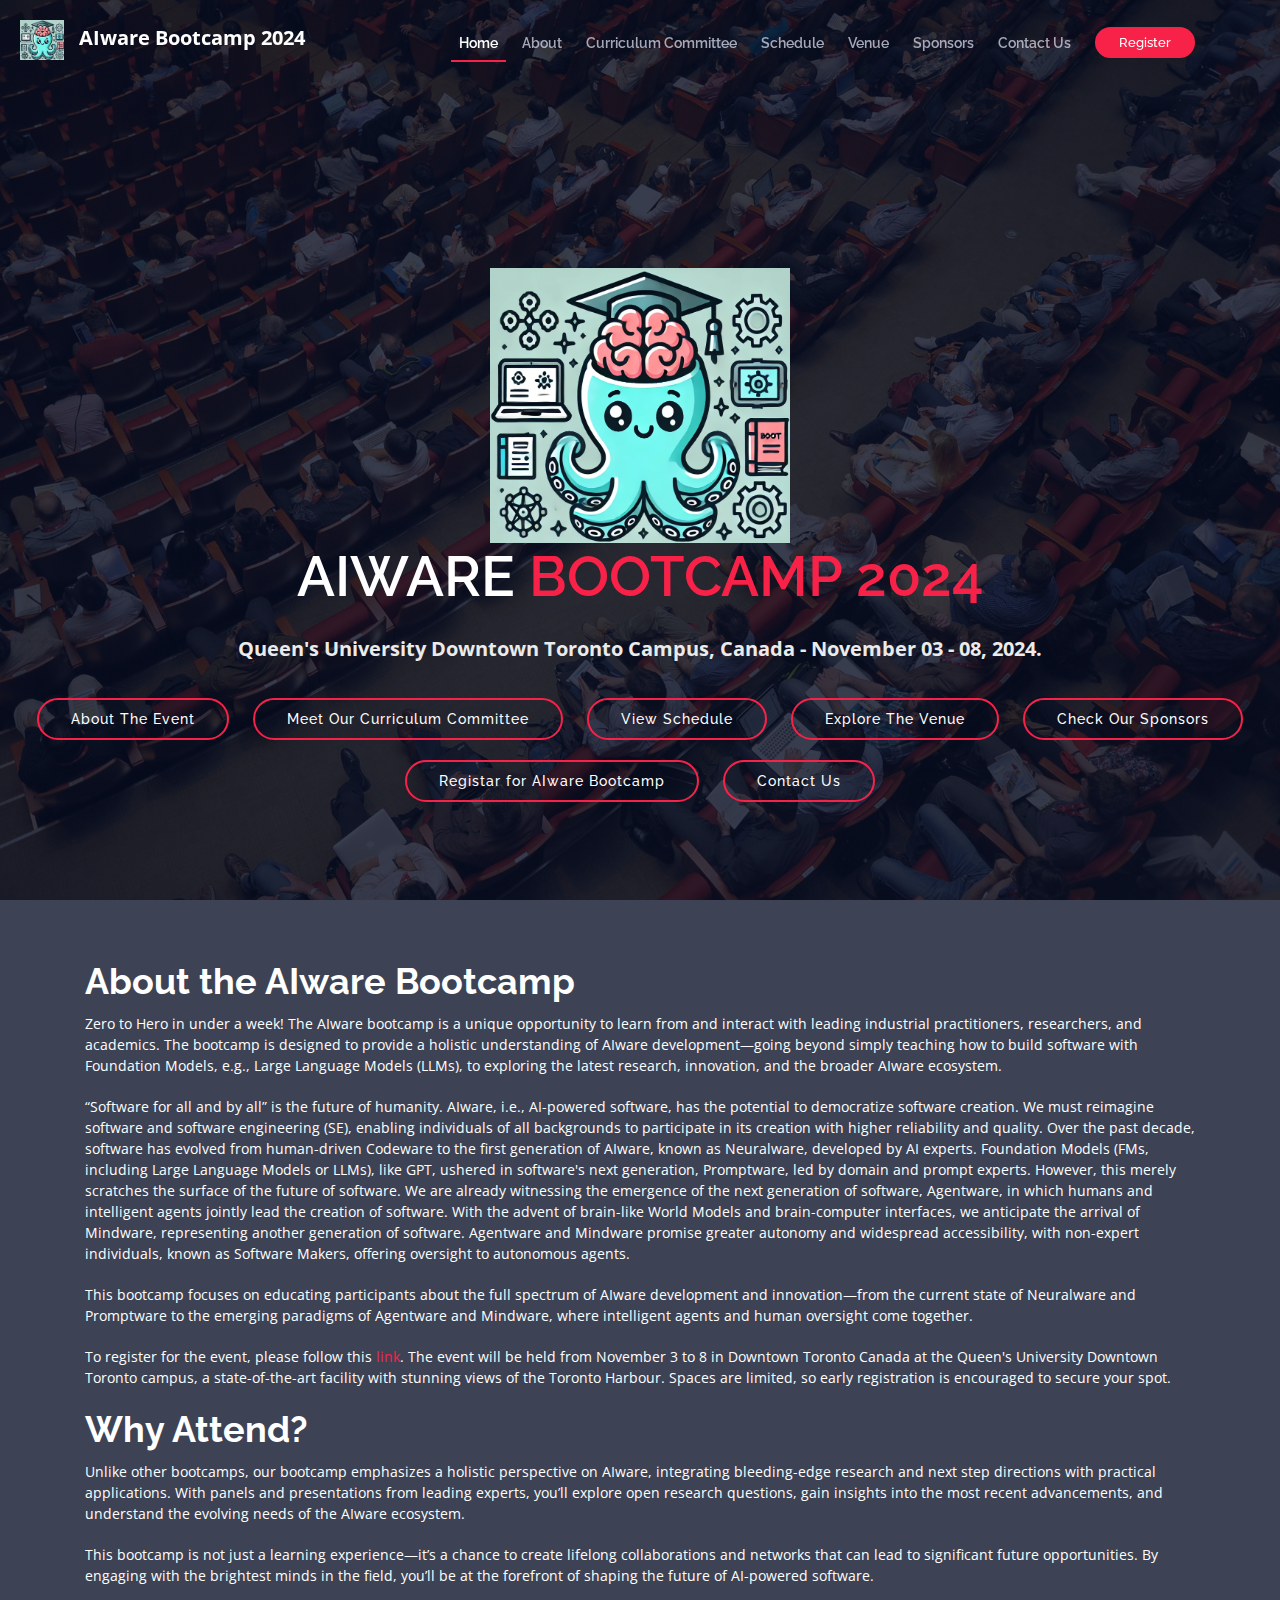
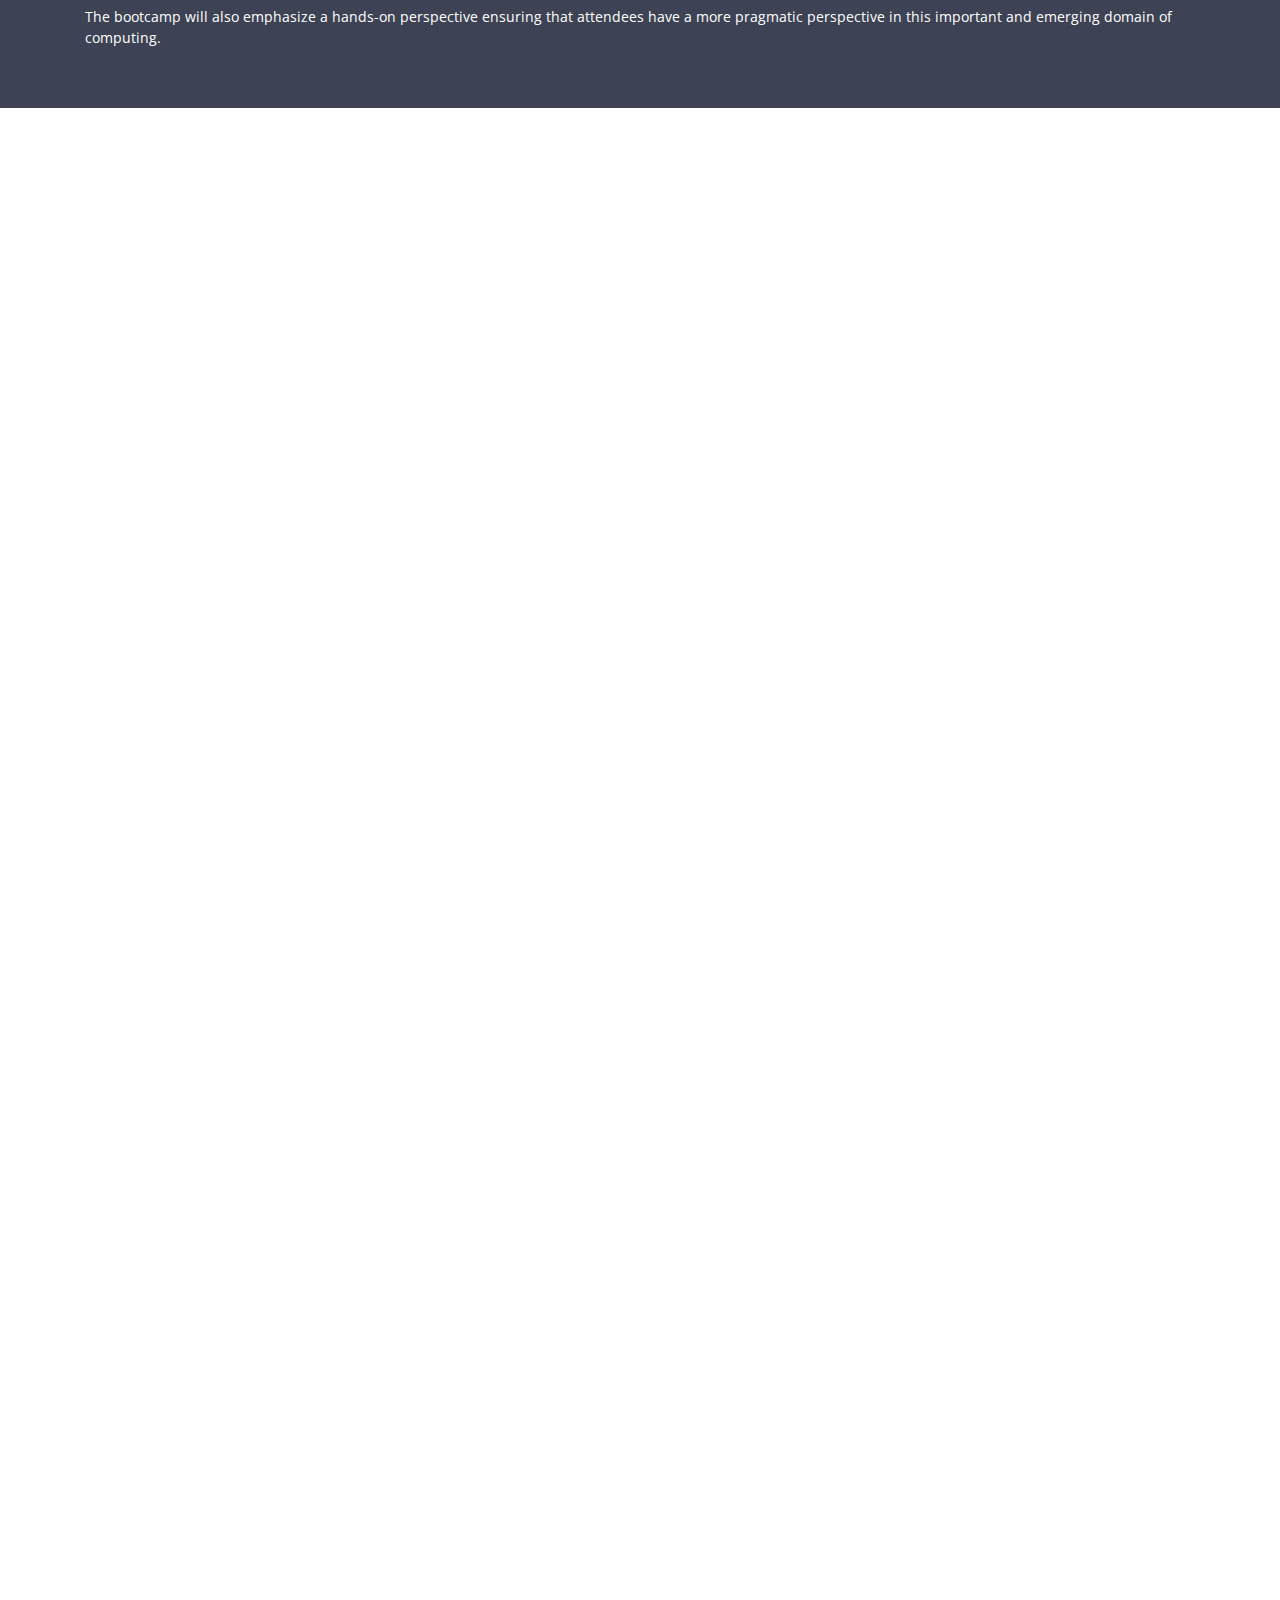
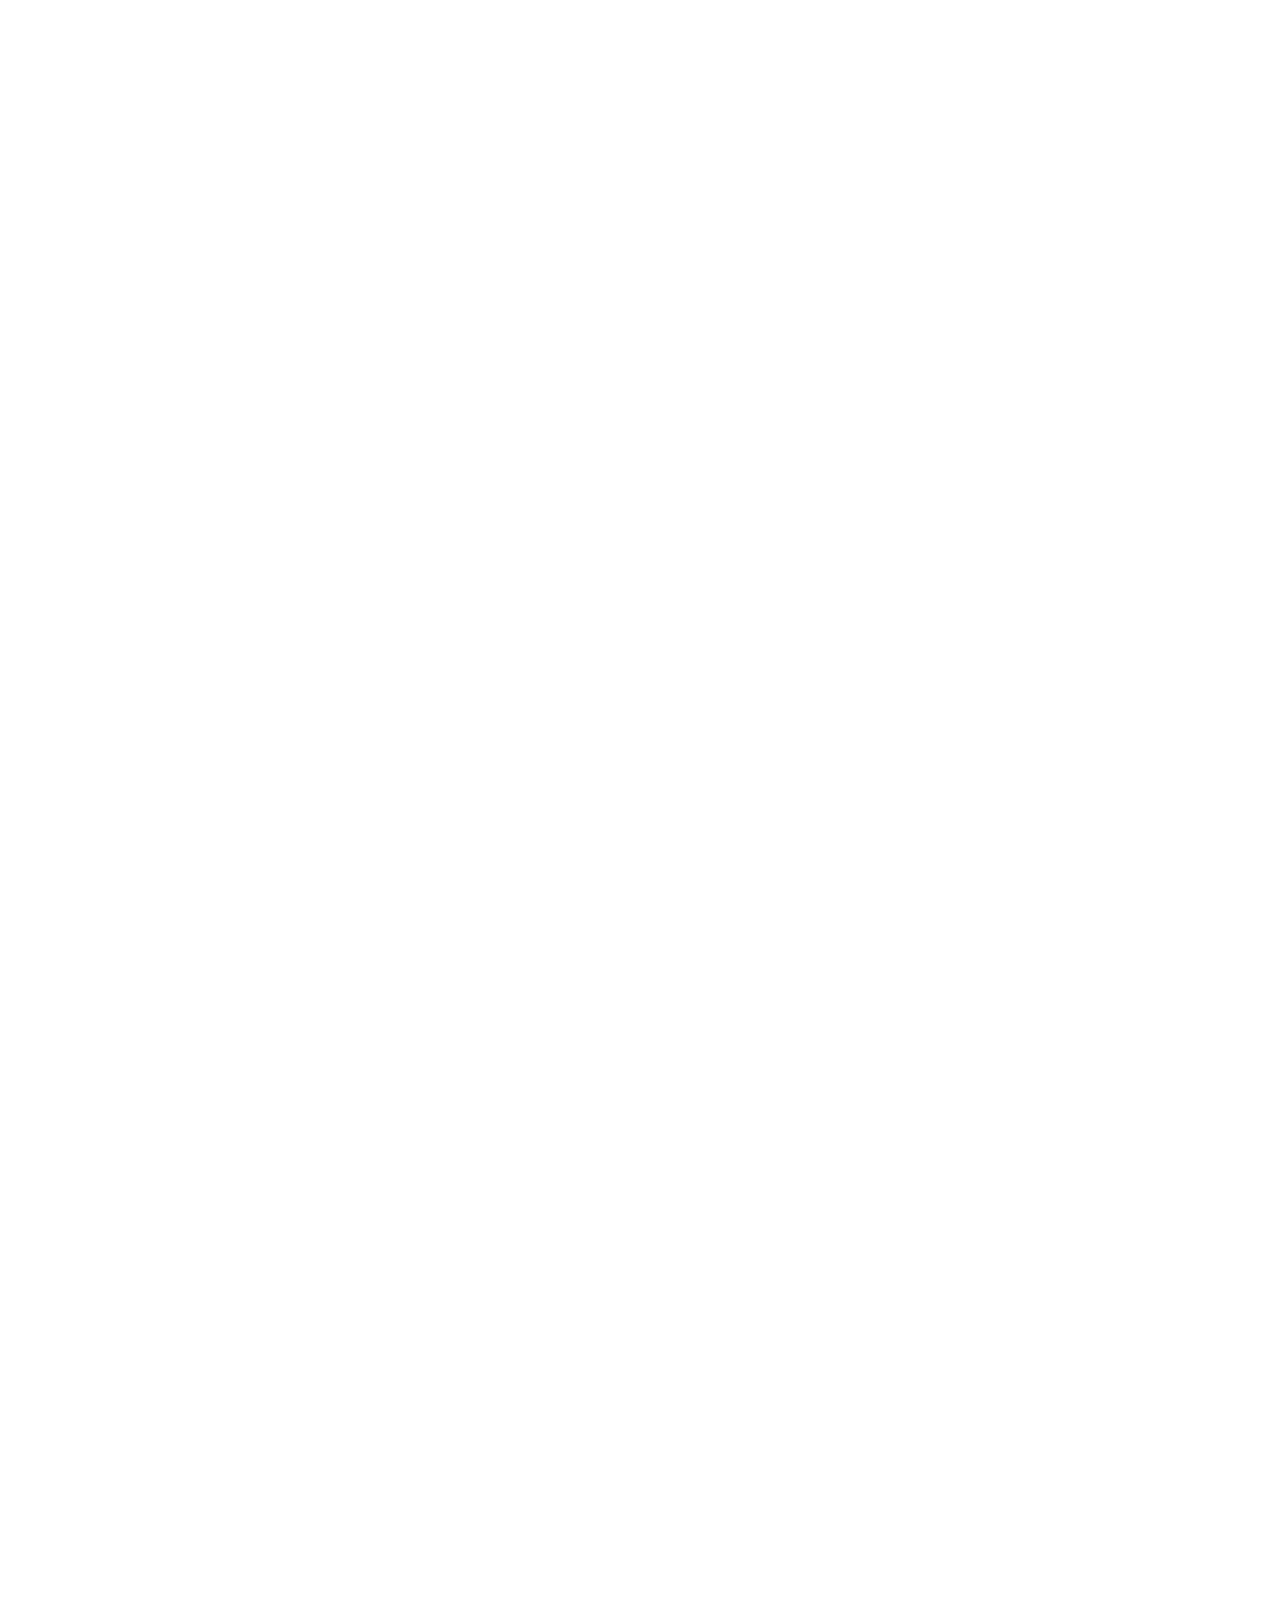
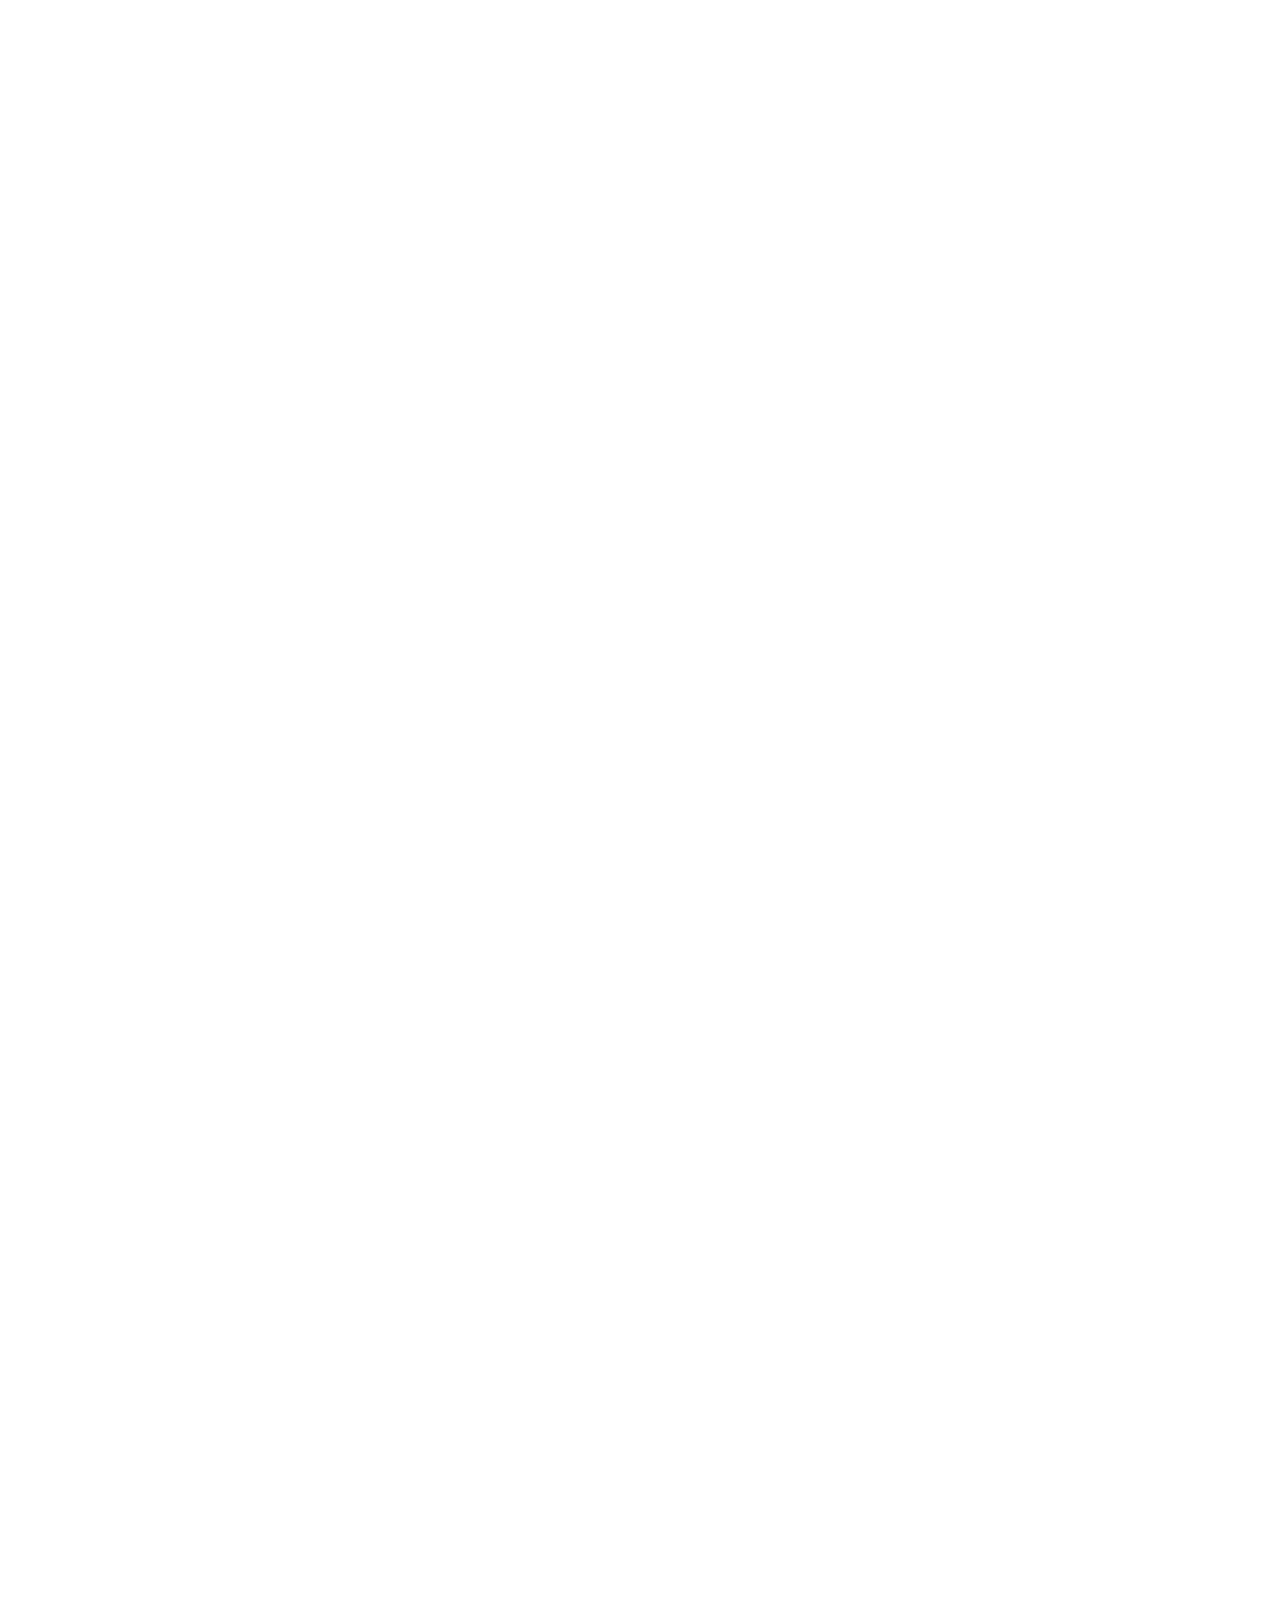
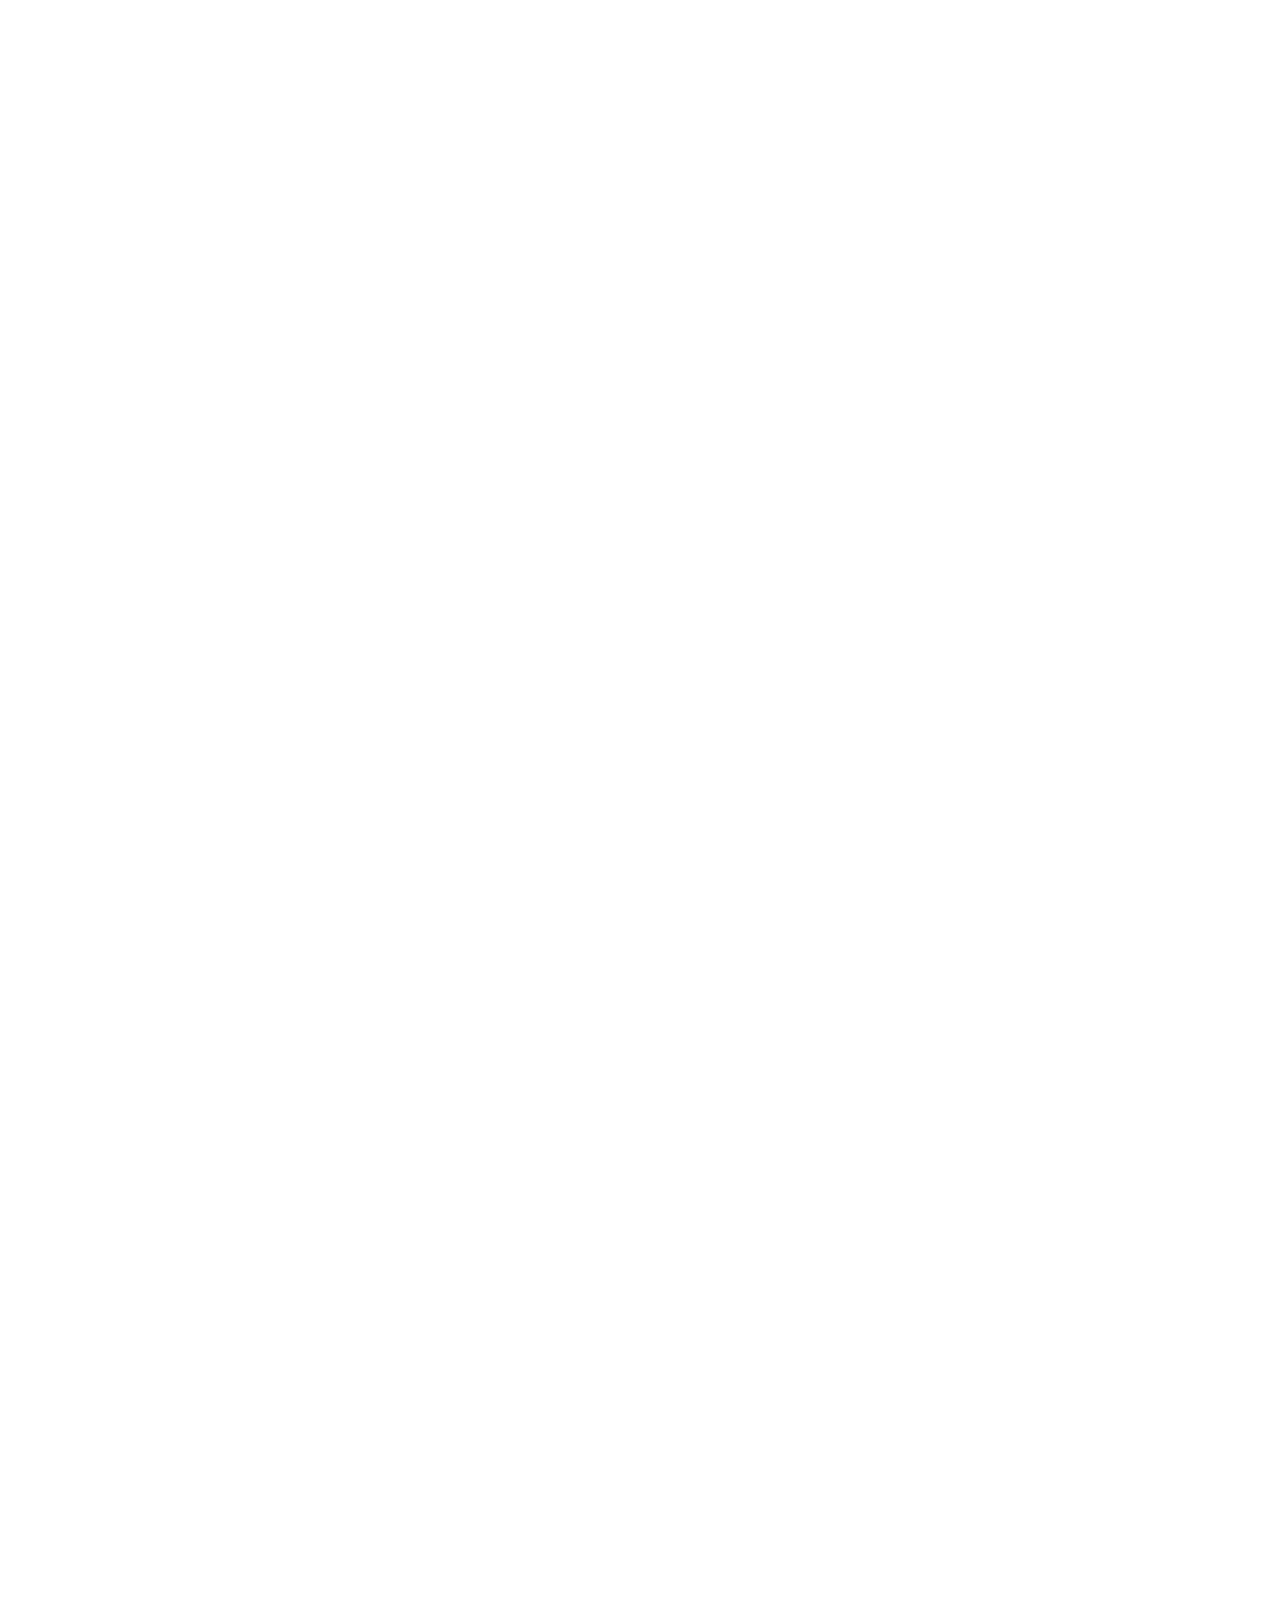
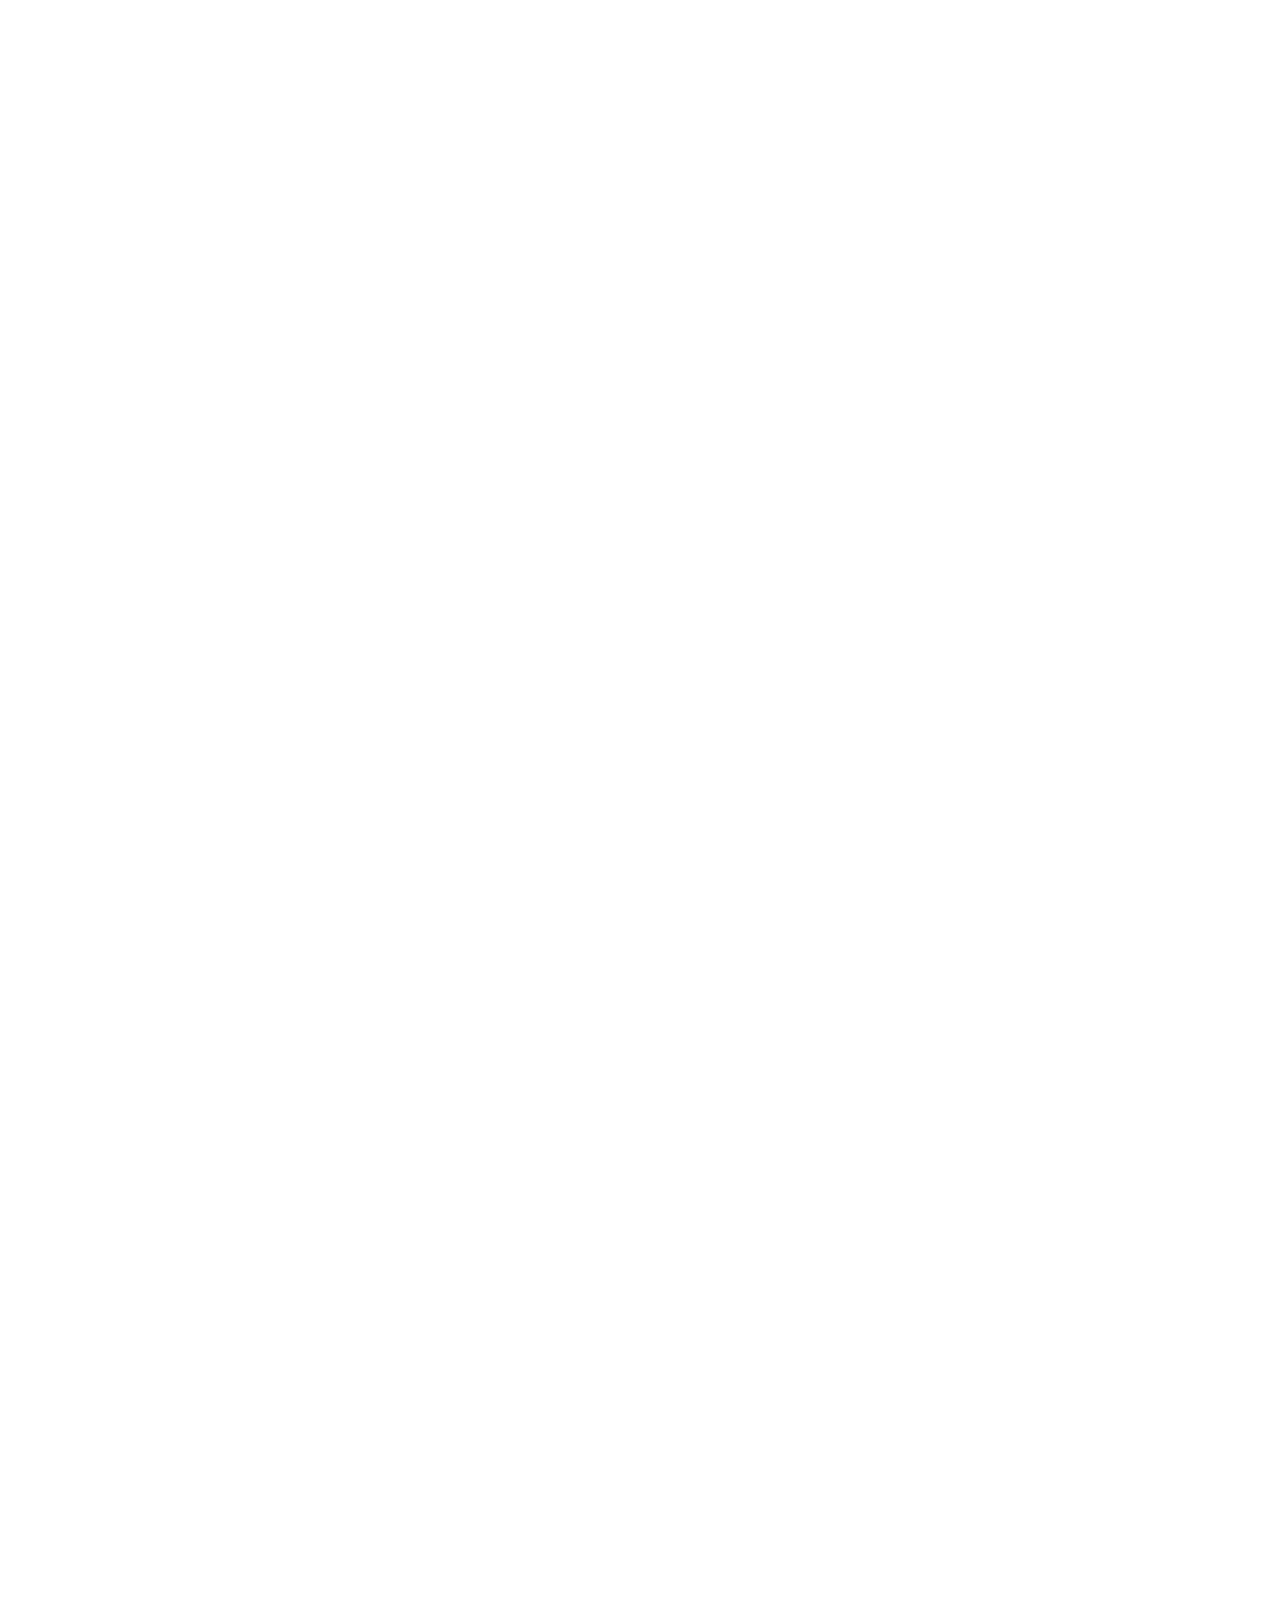
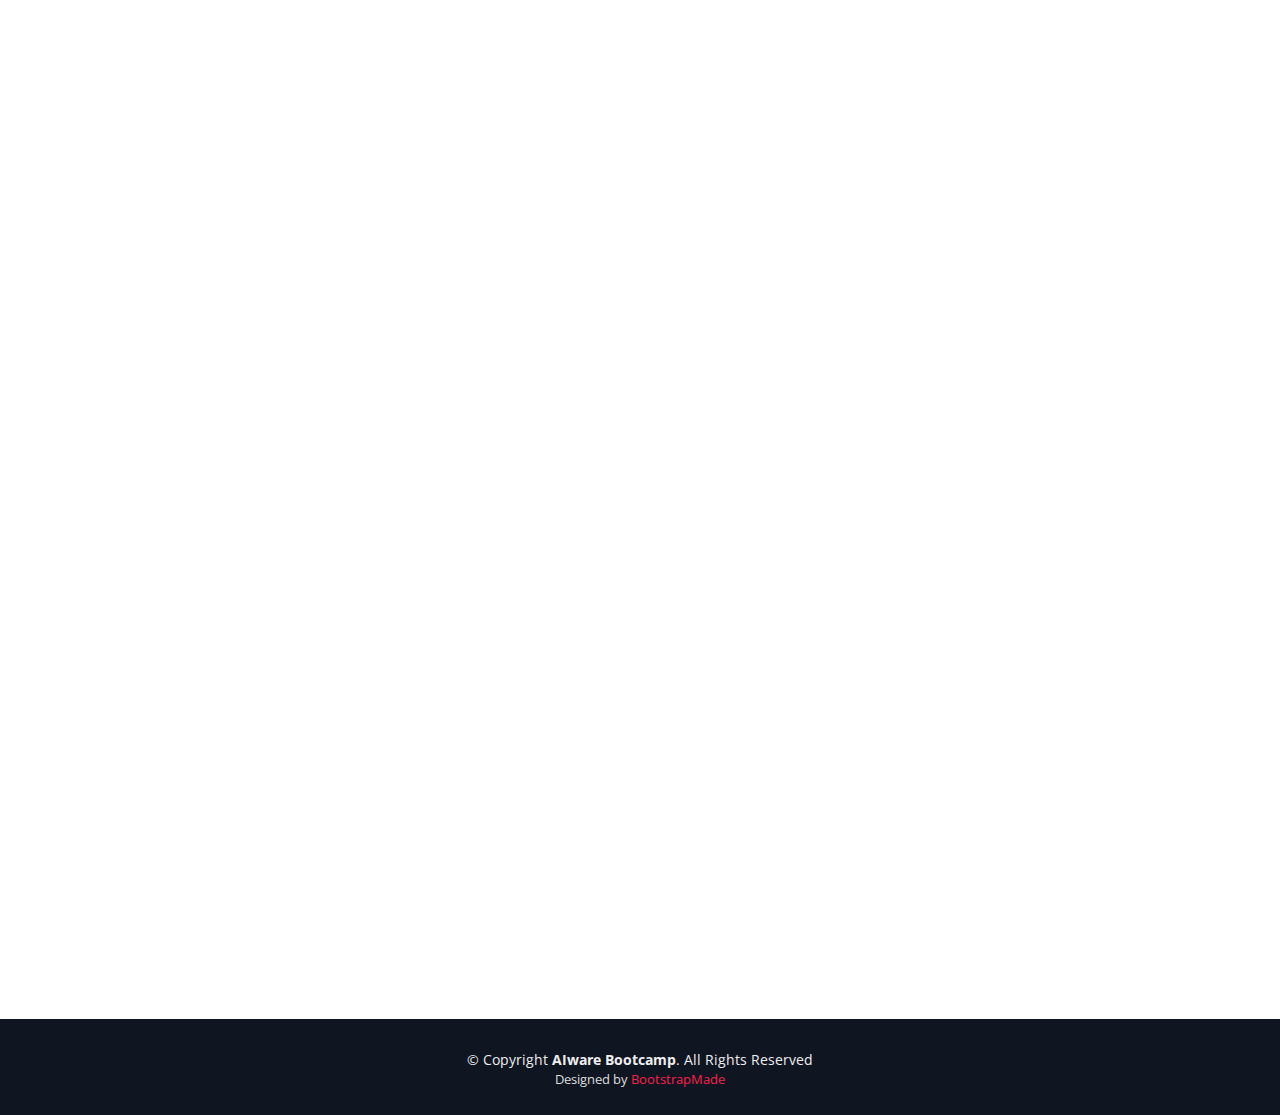
==== commit 91dce34f: "Syncing with production version" ====
--- a/index.html
+++ b/index.html
@@ -81,9 +81,16 @@
     <div class="intro-container wow fadeIn">
       <img src="img/logo.png" alt="AIware Bootcamp 2024" class="logo-large">
       <h1 class="mb-4 pb-0">AIware&nbsp<span>Bootcamp 2024</span></h1>
-      <p class="mb-4 pb-0">03-08 November, Downtown Toronto, Canada</p>
-      
-      <a href="#about" class="about-btn scrollto">About The Event</a>
+      <p class="mb-4 pb-0">Queen's University Downtown Toronto Campus, Canada - November 03 - 08, 2024.</p>
+      <div>
+        <a href="#about" class="about-btn scrollto">About The Event</a>
+        <a href="#curriculum" class="about-btn scrollto">Meet Our Curriculum Committee</a>
+        <a href="#schedule" class="about-btn scrollto">View Schedule</a>
+        <a href="#venue" class="about-btn scrollto">Explore The Venue</a>
+        <a href="#sponsors" class="about-btn scrollto">Check Our Sponsors</a>
+        <a href="#registration" class="about-btn scrollto">Registar for AIware Bootcamp</a>
+        <a href="#contact" class="about-btn scrollto">Contact Us</a>
+      </div>    
     </div>
   </section>
 
@@ -137,12 +144,164 @@
   </section>
 
    
+ <!--==========================
+      curriculum Section
+    ============================-->
+    
+    <section id="curriculum" class="section-with-bg wow fadeInUp">
+      <div class="container">
+        <div class="section-header">
+          <h2>Curriculum Committee</h2>
+          <p>The curriculum integrates feedback and input from industry and academic leaders from the following organizations.</p>
+        </div>
+        <ul>
+          <li><h8><a href="https://ca.linkedin.com/in/bramadams">Bram Adams</a>, Queen's University, Canada</h8></li>
+          <li><h8><a href="https://ca.linkedin.com/in/bramadams">Eddie Aftandilian</a>, GitHub, USA</h8></li>
+          <li><h8><a href="https://ca.linkedin.com/in/boyuan-nemo-chen-749b9ba6">Boyuan Chen</a>, Centre for Software Excellence, Huawei, Canada</h8></li>
+          <li><h8><a href="https://www.linkedin.com/in/satish-chandra-953a422">Satish Chandra</a>, Google, USA</h8></li>
+          <li><h8><a href="https://www.linkedin.com/in/filipe-roseiro-c%C3%B4go-752b1034/">Filipe R. Cogo</a>, Centre for Software Excellence, Huawei, Canada</h8></li>
+          <li><h8><a href="https://www.linkedin.com/in/premkumar-%E0%AE%AA%E0%AE%BF%E0%AE%B0%E0%AF%87%E0%AE%AE%E0%AF%8D%E0%AE%95%E0%AF%81%E0%AE%AE%E0%AE%BE%E0%AE%B0%E0%AF%8D-devanbu-%E0%AE%A4%E0%AF%87%E0%AE%B5%E0%AE%A9%E0%AF%8D%E0%AE%AA%E0%AF%81-ba7b3/">Prem Devanbu</a>, University of California Davis, USA</h8></li>
+          <li><h8><a href="https://www.linkedin.com/in/danny-dig-47a2704">Danny Dig</a>, University of Colorado Boulder, USA</h8></li>
+          <li><h8><a href="https://www.linkedin.com/in/dingke">Ke Ding</a>, Intel, USA</h8></li>
+          <li><h8><a href="https://www.linkedin.com/in/keheliya/">Keheliya Gallaba</a>, Centre for Software Excellence, Huawei, Canada</h8></li>
+          <li><h8><a href="https://www.linkedin.com/in/ahmed-e-hassan/">Ahmed E. Hassan</a>, Queen's University, Canada</h8></li>
+          <li><h8><a href="https://www.linkedin.com/in/zmjiang/">Zhenming (Jack) Jiang</a>, York University, Canada</h8></li>
+          <li><h8><a href="https://www.linkedin.com/in/kentaro-yoshimura-609a0315/">Yoshimura Kentaro</a>, Hitachi, Japan</h8></li>
+          <li><h8><a href="https://www.linkedin.com/in/khomh/">Foutse Khomh</a>, Polytechnique Montréal, Canada </h8></li>
+          <li><h8><a href="https://ca.linkedin.com/in/justina-lin">Jiahuei (Justina) Lin</a>, Centre for Software Excellence, Huawei, Canada</h8></li>
+          <li><h8><a href="https://www.linkedin.com/in/dayilin/">Dayi Lin</a>, Centre for Software Excellence, Huawei, Canada</h8></li>
+          <li><h8><a href="https://www.linkedin.com/in/yiling-lou-1b370b221/">Yiling Lou</a>, Fudan University, China</h8></li>
+          <li><h8><a href="https://www.linkedin.com/in/qinghua-lu-a7b53224/">Qinghua Lu</a>, CSIRO, Australia</h8></li>
+          <li><h8><a href="https://www.linkedin.com/in/orlando-e-marquez-85b141134/">Orlando Marquez</a>, Servicenow, USA</h8></li>
+          <li><h8><a href="https://www.linkedin.com/in/gustavo-ansaldi-oliva-22097753/">Gustavo Oliva</a>, Centre for Software Excellence, Huawei, Canada</h8></li>
+          <li><h8><a href="https://www.linkedin.com/in/ipekozkaya/">Ipek Ozkaya</a>, Software Engineering Institute, Carnegie Mellon University, USA</h8></li>
+          <li><h8><a href="https://www.linkedin.com/in/gopikrishnanrajbahadur/">Gopi Krishnan Rajbahadur</a>, Centre for Software Excellence, Huawei, Canada</h8></li>
+          <li><h8><a href="https://www.linkedin.com/in/baishakhi-ray-1487552/">Baishakhi Ray</a>, Columbia University, AWS, USA</h8></li>
+          <li><h8><a href="https://www.linkedin.com/in/benjamin-rombaut/">Ben Rombaut</a>, Centre for Software Excellence, Huawei, Canada</h8></li>
+          <li><h8><a href="https://www.linkedin.com/in/tomzimmermann/">Tom Zimmermann</a>, Microsoft, USA</h8></li>
+          <li><h8><a href="https://www.linkedin.com/in/haoxiang-zhang-01495420a/">Haoxiang Zhang</a>, Centre for Software Excellence, Huawei, Canada</h8></li>
+          <li><h8><a href="https://www.linkedin.com/in/lingming-zhang-a74b7b50/">Lingming Zhang</a>, University of Illinois Urbana-Champaign, USA</h8></li>
+        </ul>
+        
+      </div>
+      <div class="container">
+
+
+        <div class="row no-gutters sponsors-wrap clearfix">
+
+
+          <div class="col-lg-3 col-md-4 col-xs-6">
+            <div class="sponsor-logo">
+              <img src="img/affiliation/14.png" class="img-fluid" alt="">
+            </div>
+          </div>
+
+          <div class="col-lg-3 col-md-4 col-xs-6">
+            <div class="sponsor-logo">
+              <img src="img/affiliation/15.png" class="img-fluid" alt="">
+            </div>
+          </div>
+          
+          <div class="col-lg-3 col-md-4 col-xs-6">
+            <div class="sponsor-logo">
+              <img src="img/affiliation/22.png" class="img-fluid" alt="">
+            </div>
+          </div>
+        
+          <div class="col-lg-3 col-md-4 col-xs-6">
+            <div class="sponsor-logo">
+              <img src="img/affiliation/33.png" class="img-fluid" alt="">
+            </div>
+          </div>
+          <div class="col-lg-3 col-md-4 col-xs-6">
+            <div class="sponsor-logo">
+              <img src="img/affiliation/11.png" class="img-fluid" alt="">
+            </div>
+          </div>
+          <div class="col-lg-3 col-md-4 col-xs-6">
+            <div class="sponsor-logo">
+              <img src="img/affiliation/16.jpg" class="img-fluid" alt="">
+            </div>
+          </div>
+          <div class="col-lg-3 col-md-4 col-xs-6">
+            <div class="sponsor-logo">
+              <img src="img/affiliation/17.png" class="img-fluid" alt="">
+            </div>
+          </div>
+          <div class="col-lg-3 col-md-4 col-xs-6">
+            <div class="sponsor-logo">
+              <img src="img/affiliation/44.png" class="img-fluid" alt="">
+            </div>
+          </div>
+          <div class="col-lg-3 col-md-4 col-xs-6">
+            <div class="sponsor-logo">
+              <img src="img/affiliation/55.png" class="img-fluid" alt="">
+            </div>
+          </div>
+          
+          <div class="col-lg-3 col-md-4 col-xs-6">
+            <div class="sponsor-logo">
+              <img src="img/affiliation/66.png" class="img-fluid" alt="">
+            </div>
+          </div>
+        
+          <div class="col-lg-3 col-md-4 col-xs-6">
+            <div class="sponsor-logo">
+              <img src="img/affiliation/77.png" class="img-fluid" alt="">
+            </div>
+          </div>
+          <div class="col-lg-3 col-md-4 col-xs-6">
+            <div class="sponsor-logo">
+              <img src="img/affiliation/88.png" class="img-fluid" alt="">
+            </div>
+          </div>
+          <div class="col-lg-3 col-md-4 col-xs-6">
+            <div class="sponsor-logo">
+              <img src="img/affiliation/99.png" class="img-fluid" alt="">
+            </div>
+          </div>
+        
+          <div class="col-lg-3 col-md-4 col-xs-6">
+            <div class="sponsor-logo">
+              <img src="img/affiliation/10.png" class="img-fluid" alt="">
+            </div>
+          </div>
+
+          <div class="col-lg-3 col-md-4 col-xs-6">
+            <div class="sponsor-logo">
+              <img src="img/affiliation/13.png" class="img-fluid" alt="">
+            </div>
+          </div>
+          <div class="col-lg-3 col-md-4 col-xs-6">
+            <div class="sponsor-logo">
+              <img src="img/affiliation/18.jpg" class="img-fluid" alt="">
+            </div>
+          </div>
+          <div class="col-lg-3 col-md-4 col-xs-6">
+            <div class="sponsor-logo">
+              <img src="img/affiliation/hitachi.jpg" class="img-fluid" alt="">
+            </div>
+          </div>
+          <div class="col-lg-3 col-md-4 col-xs-6">
+            <div class="sponsor-logo">
+              <img src="img/affiliation/github.png" class="img-fluid" alt="">
+            </div>
+          </div>
+        
+
+
+        </div>
+
+      </div>
+
+    </section>
 
 <!-- Schedule Section -->
 <section id="schedule" class="wow fadeInUp">
   <div class="container">
     <div class="section-header">
       <h2>Schedule</h2>
+      <p>View the detailed agenda for each day by clicking on the respective buttons below. </p>
     </div>
     <ul class="nav nav-tabs">
       <li class="nav-item">
@@ -166,11 +325,11 @@
     </ul>
     <div class="tab-content">
       <div id="day-1" class="tab-pane fade active show">
-        <h3>FMWare 101 - Intro into the world of FMware, SE4FMware and FMware4SE</h3>
+        <h3>FMware 101 - Intro into the world of FMware, SE4FMware and FMware4SE</h3>
         <div class="row schedule-item">
           <div class="col-md-2"><time>8:30-9:00 AM</time></div>
           <div class="col-md-10">
-            <h4>Registration and Morning coffee break</h4>
+            <h4>Registration and morning coffee break</h4>
           </div>
         </div>
         <div class="row schedule-item">
@@ -184,7 +343,7 @@
         <div class="row schedule-item">
           <div class="col-md-2"><time>9:15-10:30 AM</time></div>
           <div class="col-md-10">
-            <h4>Challenges and Opportunities Associated with AI-Augmented Software Engineering</h4>
+            <h4>Challenges and opportunities associated with AI-Augmented software engineering</h4>
             <h6>Zhen Ming (Jack) Jiang</h6>
             <p>Introduction to challenges and opportunities in the world of AIware focusing primarily on Promptware and Agentware</p>
           </div>
@@ -220,9 +379,9 @@
         <div class="row schedule-item">
           <div class="col-md-2"><time>11:45-12:30 PM</time></div>
           <div class="col-md-10">
-            <h4>Rethinking Software Engineering in the AIware Era - A curated catalog of software engineering challenges for FMware</h4>
+            <h4>Rethinking software engineering in the AIware Era - A curated catalog of software engineering challenges for FMware</h4>
             <h6>Ahmed E. Hassan</h6>
-            <p>The talk walks the audience through the key software engineering challenges in the AIware era and outlines important research directions that could be taken to address them. Topics include</p>
+            <p>The talk walks the audience through the key Software Engineering challenges in the AIware era and outlines important research directions that could be taken to address them. Topics include</p>
             <ul>
               <li>Overview of Software Engineering challenges in AIware Era</li>
               <li>Challenge 1: Managing alignment data</li>
@@ -256,13 +415,13 @@
         <div class="row schedule-item">
           <div class="col-md-2"><time>12:30-1:30 PM</time></div>
           <div class="col-md-10">
-            <h4>Lunch and Lightning Talks</h4>
+            <h4>Lunch and lightning talks</h4>
           </div>
         </div>
         <div class="row schedule-item">
           <div class="col-md-2"><time>1:30-3:00 PM</time></div>
           <div class="col-md-10">
-            <h4>The Data flywheel for FMware</h4>
+            <h4>The data flywheel for FMware</h4>
             <h6>Gopi Krishnan Rajbahadur</h6>
             <p>This session will go over the different types of data used throughout the lifecycle of an FMware. Topics covered include </p>
             <ul>
@@ -279,6 +438,7 @@
               <li>QA for Knowledge distillation - Includes data quality and knowledge quality enhancing processes like Deduplication, Information metrics, Removing data and knowledge clones </li>
               <li>Contextualized and goal-oriented documentation to enhance the knowledge quality</li>
               <li>Operationalizing user-feedback data - Leveraging the thumbs up/down the copy action Google DIDACT</li>
+              <li>BigCode project - A successful application of the data flywheel</li>
               <li>Crowdsourced knowledge curation - Instructlab</li>
               <li>Importance of multi-modal training data - how code is used including techniques on how different types of data can be generated with domain-specific rules in different scenarios</li>
             </ul>
@@ -301,7 +461,7 @@
         <div class="row schedule-item">
           <div class="col-md-2"><time>4:15-5:00 PM</time></div>
           <div class="col-md-10">
-            <h4>Rethinking Software Engineering in the FMware Era: From Task-Driven AI Copilots to Goal-Driven AI Pair Programmers and the curcial importane of humans-in-the-loop</h4>
+            <h4>Rethinking software engineering in the FMware era: From task-driven AI copilots to goal-driven AI pair programmers and the curcial importane of humans-in-the-loop</h4>
             <h6>Ahmed E. Hassan and Gustavo Oliva</h6>
             <p>This talk will discuss how the current task-driven nature of copilots falls short in addressing the broader goals and complexities inherent in Software engineering (SE). Covered topics include
               <ul>
@@ -319,7 +479,7 @@
         <div class="row schedule-item">
           <div class="col-md-2"><time>5:00-7:30 PM</time></div>
           <div class="col-md-10">
-            <h4>Reception and Lightning Talks</h4>
+            <h4>Reception and lightning talks</h4>
           </div>
         </div>
       </div>
@@ -328,13 +488,13 @@
         <div class="row schedule-item">
           <div class="col-md-2"><time>8:30-9:00 AM</time></div>
           <div class="col-md-10">
-            <h4>Registration and Morning coffee break</h4>
+            <h4>Registration and morning coffee break</h4>
           </div>
         </div>
         <div class="row schedule-item">
           <div class="col-md-2"><time>9:00-10:30 AM</time></div>
           <div class="col-md-10">
-            <h4>Prompt Engineering</h4>
+            <h4>Prompt engineering</h4>
             <h6>Filipe Roseiro Cogo</h6>
             <p>This session will offer a comprehensive overview of prompt engineering techniques and best practices to build a successful FMware. Covered topics include</p>
             <ul>
@@ -361,7 +521,7 @@
         <div class="row schedule-item">
           <div class="col-md-2"><time>11:00-12:30 PM</time></div>
           <div class="col-md-10">
-            <h4>RAG Engineering</h4>
+            <h4>RAG engineering</h4>
             <h6>Keheliya Gallaba</h6>
             <p>This session will cover the steps involved in building a robust RAG (Retrieval Augmented Generation) pipeline. Topics covered include:</p>
             <ul>
@@ -381,13 +541,13 @@
         <div class="row schedule-item">
           <div class="col-md-2"><time>12:30-1:30 PM</time></div>
           <div class="col-md-10">
-            <h4>Lunch and Lightning Talks</h4>
+            <h4>Lunch and lightning talks</h4>
           </div>
         </div>
         <div class="row schedule-item">
           <div class="col-md-2"><time>1:30-3:00 PM</time></div>
           <div class="col-md-10">
-            <h4>Alignment Engineering</h4>
+            <h4>Alignment engineering</h4>
             <h6>Gopi Krishnan Rajbahadur</h6>
             <p>This session will cover different ways of aligning a FM. Covered topics include</p>
             <ul>
@@ -429,13 +589,13 @@
         <div class="row schedule-item">
           <div class="col-md-2"><time>8:30-9:00 AM</time></div>
           <div class="col-md-10">
-            <h4>Registration and Morning coffee break</h4>
+            <h4>Registration and morning coffee break</h4>
           </div>
         </div>
         <div class="row schedule-item">
           <div class="col-md-2"><time>9:00-9:45 AM</time></div>
           <div class="col-md-10">
-            <h4>Experiences and Best Practices Building AIware at JetBrains</h4>
+            <h4>Experiences and best practices building AIware at JetBrains</h4>
             <h6>Danny Dig</h6>
             <p>This talk will present a report on the AIware development process of AIware at JetBrains.</p>
           </div>
@@ -468,13 +628,13 @@
         <div class="row schedule-item">
           <div class="col-md-2"><time>12:30-1:30 PM</time></div>
           <div class="col-md-10">
-            <h4>Lunch and Lightning Talks</h4>
+            <h4>Lunch and lightning Talks</h4>
           </div>
         </div>
         <div class="row schedule-item">
           <div class="col-md-2"><time>1:30-3:00 PM</time></div>
           <div class="col-md-10">
-            <h4>Agentic Development Platforms</h4>
+            <h4>Agentic development platforms</h4>
             <h6>Gustavo Oliva</h6>
             <p>This session will overview the various Agentic platforms that one can use to build AIware. Covered topics include</p>
             <ul>
@@ -518,11 +678,11 @@
     
       </div>
       <div id="day-4" class="tab-pane fade">
-        <h3>Industry Day 1 – From cool demos to production-ready AIware - part 1</h3>
+        <h3>Industry Day 1 – From cool demos to production-ready AIware - Part 1</h3>
         <div class="row schedule-item">
           <div class="col-md-2"><time>8:30-9:00 AM</time></div>
           <div class="col-md-10">
-            <h4>Registration and Morning coffee break</h4>
+            <h4>Registration and morning coffee break</h4>
           </div>
         </div>
         <div class="row schedule-item">
@@ -551,7 +711,7 @@
         <div class="row schedule-item">
           <div class="col-md-2"><time>11:00-12:00 PM</time></div>
           <div class="col-md-10">
-            <h4>FMware - Hands on - cont</h4>
+            <h4>FMware - Hands on - continued</h4>
             <h6>Instructor team</h6>
             <p>This session will be a continuation of the previous session</p>
             <ul>
@@ -572,7 +732,7 @@
         <div class="row schedule-item">
           <div class="col-md-2"><time>12:00-12:30 PM</time></div>
           <div class="col-md-10">
-            <h4>FMArts Platform - An FMware Lifecycle Engineering Platform</h4>
+            <h4>FMArts platform - An FMware lifecycle engineering platform</h4>
             <h6>Dayi Lin</h6>
             <p>This session will showcase the FMArts platform, the world's only lifecycle engineering platform for creating FMware. We will discuss how software engineering principles can be leveraged in the FMware context and highlight the challenges involved. The session will feature a demo application built with FMArts.</p>
             
@@ -581,7 +741,7 @@
         <div class="row schedule-item">
           <div class="col-md-2"><time>12:30-1:30 PM</time></div>
           <div class="col-md-10">
-            <h4>Lunch and Lightning Talks</h4>
+            <h4>Lunch and lightning Talks</h4>
           </div>
         </div>
         <div class="row schedule-item">
@@ -636,11 +796,11 @@
         </p>
       </div>
       <div id="day-6" class=" tab-pane fade">
-        <h3>Day 6:  Industry Day 2 -  From cool demos to production-ready AIware - part 2 and AIware showcases</h3>
+        <h3>Day 6:  Industry Day 2 -  From cool demos to production-ready AIware - Part 2 and AIware showcases</h3>
         <div class="row schedule-item">
           <div class="col-md-2"><time>8:30-9:00 AM</time></div>
           <div class="col-md-10">
-            <h4>Registration and Morning coffee break</h4>
+            <h4>Registration and morning coffee break</h4>
           </div>
         </div>
         <div class="row schedule-item">
@@ -663,7 +823,7 @@
         <div class="row schedule-item">
           <div class="col-md-2"><time>10:30-11:15 PM</time></div>
           <div class="col-md-10">
-            <h4>AIware Observability</h4>
+            <h4>AIware observability</h4>
             <h6>Ben Rombaut</h6>
             <p>The session will discuss AIware Observability challenges. The topics covered include
               <ul>
@@ -703,7 +863,7 @@
         <div class="row schedule-item">
           <div class="col-md-2"><time>4:00-5:30 PM</time></div>
           <div class="col-md-10">
-            <h4>Showcases of AIware for SE innovations and Demos of developed AIware by camp attendees</h4>
+            <h4>Showcases of AIware for SE innovations and demos of developed AIware by camp attendees</h4>
             
             <p>This session will showcase works from leading experts in the field, and selected AIware projects that have been developed will be presented.
             </p>
@@ -723,133 +883,6 @@
 </section>
 
 
- <!--==========================
-      Speakers Section
-    ============================-->
-    
-    <section id="curriculum" class="section-with-bg wow fadeInUp">
-      <div class="container">
-        <div class="section-header">
-          <h2>Curriculum Committee</h2>
-          <p>The curriculum integrates feedback and input from industry and academic leaders from the following organizations.</p>
-        </div>
-        <ul>
-          <li><h8><a href="https://ca.linkedin.com/in/bramadams">Bram Adams</a>, Queen's University, Canada</h8></li>
-          <li><h8><a href="https://ca.linkedin.com/in/boyuan-nemo-chen-749b9ba6">Boyuan Chen</a>, Centre for Software Excellence, Huawei, Canada</h8></li>
-          <li><h8><a href="https://www.linkedin.com/in/satish-chandra-953a422">Satish Chandra</a>, Google, USA</h8></li>
-          <li><h8><a href="https://www.linkedin.com/in/filipe-roseiro-c%C3%B4go-752b1034/">Filipe R. Cogo</a>, Centre for Software Excellence, Huawei, Canada</h8></li>
-          <li><h8><a href="https://www.linkedin.com/in/premkumar-%E0%AE%AA%E0%AE%BF%E0%AE%B0%E0%AF%87%E0%AE%AE%E0%AF%8D%E0%AE%95%E0%AF%81%E0%AE%AE%E0%AE%BE%E0%AE%B0%E0%AF%8D-devanbu-%E0%AE%A4%E0%AF%87%E0%AE%B5%E0%AE%A9%E0%AF%8D%E0%AE%AA%E0%AF%81-ba7b3/">Prem Devanbu</a>, University of California Davis, USA</h8></li>
-          <li><h8><a href="https://www.linkedin.com/in/danny-dig-47a2704">Danny Dig</a>, University of Colorado Boulder, USA</h8></li>
-          <li><h8><a href="https://www.linkedin.com/in/dingke">Ke Ding</a>, Intel, USA</h8></li>
-          <li><h8><a href="https://www.linkedin.com/in/keheliya/">Keheliya Gallaba</a>, Centre for Software Excellence, Huawei, Canada</h8></li>
-          <li><h8><a href="https://www.linkedin.com/in/ahmed-e-hassan/">Ahmed E. Hassan</a>, Queen's University, Canada</h8></li>
-          <li><h8><a href="https://www.linkedin.com/in/zmjiang/">Zhenming (Jack) Jiang</a>, York University, Canada</h8></li>
-          <li><h8><a href="https://www.linkedin.com/in/khomh/">Foutse Khomh</a>, Polytechnique Montréal, Canada </h8></li>
-          <li><h8><a href="https://ca.linkedin.com/in/justina-lin">Jiahuei (Justina) Lin</a>, Centre for Software Excellence, Huawei, Canada</h8></li>
-          <li><h8><a href="https://www.linkedin.com/in/dayilin/">Dayi Lin</a>, Centre for Software Excellence, Huawei, Canada</h8></li>
-          <li><h8><a href="https://www.linkedin.com/in/yiling-lou-1b370b221/">Yiling Lou</a>, Fudan University, China</h8></li>
-          <li><h8><a href="https://www.linkedin.com/in/qinghua-lu-a7b53224/">Qinghua Lu</a>, CSIRO, Australia</h8></li>
-          <li><h8><a href="https://www.linkedin.com/in/orlando-e-marquez-85b141134/">Orlando Marquez</a>, Servicenow, USA</h8></li>
-          <li><h8><a href="https://www.linkedin.com/in/gustavo-ansaldi-oliva-22097753/">Gustavo Oliva</a>, Centre for Software Excellence, Huawei, Canada</h8></li>
-          <li><h8><a href="https://www.linkedin.com/in/gopikrishnanrajbahadur/">Gopi Krishnan Rajbahadur</a>, Centre for Software Excellence, Huawei, Canada</h8></li>
-          <li><h8><a href="https://www.linkedin.com/in/baishakhi-ray-1487552/">Baishakhi Ray</a>, Columbia University, AWS, USA</h8></li>
-          <li><h8><a href="https://www.linkedin.com/in/benjamin-rombaut/">Ben Rombaut</a>, Centre for Software Excellence, Huawei, Canada</h8></li>
-          <li><h8><a href="https://www.linkedin.com/in/tomzimmermann/">Tom Zimmermann</a>, Microsoft, USA</h8></li>
-          <li><h8><a href="https://www.linkedin.com/in/haoxiang-zhang-01495420a/">Haoxiang Zhang</a>, Centre for Software Excellence, Huawei, Canada</h8></li>
-        </ul>
-        
-      </div>
-      <div class="container">
-
-
-        <div class="row no-gutters sponsors-wrap clearfix">
-
-
-          <div class="col-lg-3 col-md-4 col-xs-6">
-            <div class="sponsor-logo">
-              <img src="img/affiliation/14.png" class="img-fluid" alt="">
-            </div>
-          </div>
-
-          <div class="col-lg-3 col-md-4 col-xs-6">
-            <div class="sponsor-logo">
-              <img src="img/affiliation/15.png" class="img-fluid" alt="">
-            </div>
-          </div>
-          
-          <div class="col-lg-3 col-md-4 col-xs-6">
-            <div class="sponsor-logo">
-              <img src="img/affiliation/22.png" class="img-fluid" alt="">
-            </div>
-          </div>
-        
-          <div class="col-lg-3 col-md-4 col-xs-6">
-            <div class="sponsor-logo">
-              <img src="img/affiliation/33.png" class="img-fluid" alt="">
-            </div>
-          </div>
-          <div class="col-lg-3 col-md-4 col-xs-6">
-            <div class="sponsor-logo">
-              <img src="img/affiliation/11.png" class="img-fluid" alt="">
-            </div>
-          </div>
-          <div class="col-lg-3 col-md-4 col-xs-6">
-            <div class="sponsor-logo">
-              <img src="img/affiliation/16.jpg" class="img-fluid" alt="">
-            </div>
-          </div>
-          <div class="col-lg-3 col-md-4 col-xs-6">
-            <div class="sponsor-logo">
-              <img src="img/affiliation/44.png" class="img-fluid" alt="">
-            </div>
-          </div>
-          <div class="col-lg-3 col-md-4 col-xs-6">
-            <div class="sponsor-logo">
-              <img src="img/affiliation/55.png" class="img-fluid" alt="">
-            </div>
-          </div>
-          
-          <div class="col-lg-3 col-md-4 col-xs-6">
-            <div class="sponsor-logo">
-              <img src="img/affiliation/66.png" class="img-fluid" alt="">
-            </div>
-          </div>
-        
-          <div class="col-lg-3 col-md-4 col-xs-6">
-            <div class="sponsor-logo">
-              <img src="img/affiliation/77.png" class="img-fluid" alt="">
-            </div>
-          </div>
-          <div class="col-lg-3 col-md-4 col-xs-6">
-            <div class="sponsor-logo">
-              <img src="img/affiliation/88.png" class="img-fluid" alt="">
-            </div>
-          </div>
-          <div class="col-lg-3 col-md-4 col-xs-6">
-            <div class="sponsor-logo">
-              <img src="img/affiliation/99.png" class="img-fluid" alt="">
-            </div>
-          </div>
-        
-          <div class="col-lg-3 col-md-4 col-xs-6">
-            <div class="sponsor-logo">
-              <img src="img/affiliation/10.png" class="img-fluid" alt="">
-            </div>
-          </div>
-
-          <div class="col-lg-3 col-md-4 col-xs-6">
-            <div class="sponsor-logo">
-              <img src="img/affiliation/13.png" class="img-fluid" alt="">
-            </div>
-          </div>
-        
-
-
-        </div>
-
-      </div>
-
-    </section>
     <!--==========================
       Venue Section
     ============================-->
@@ -871,7 +904,7 @@
             <div class="row justify-content-center">
               <div class="col-11 col-lg-8">
                 <h3>Queen's University Downtown Toronto Campus<br><h3>
-                  <h3>200 Front St W, Toronto, ON M5V 2X3</h3>
+                  <h3>30<sup>th</sup> floor, 200 Front St W, Toronto, ON M5V 2X3</h3>
                 
               </div>
             </div>
@@ -1012,7 +1045,7 @@
 
 
     <!--==========================
-      Buy Ticket Section
+      Registration Section
     ============================-->
     <section id="registration" class="section-with-bg wow fadeInUp">
       <div class="container">
@@ -1063,12 +1096,15 @@
         </p>
         <h3>Registration Process:</h3>
         <p>
-          Due to limited spots, please express your interest to register at this link by September 1st, 2024. Notification will be sent out by no later than September 2nd, 2024 with a link to register and pay your registration. You then have one week to pay your registration fee otherwise we will remove your spot and offer it to another participant in the waiting list.
+          Due to limited spots, please express your interest to register (please find the button below) by September 1st, 2024. Notification will be sent out by no later than September 2nd, 2024 with a link to register and pay your registration. You then have one week to pay your registration fee otherwise we will remove your spot and offer it to another participant in the waiting list.
         </p>
-       <p>
+        <p>
         We prioritize diversity in geography, industry, and experience to ensure a rich and inclusive learning environment. For those with financial need, we have a limited number of bursaries available to help offset the cost of attendance. Please send us a note.
        </p>
         
+       <div >
+          <a class="register-button" href="https://forms.gle/DuUs5VhRKY7EJgJs5">Register</a>
+      </div>
       
 
       <h3>Accommodation:</h3>
--- a/css/style.css
+++ b/css/style.css
@@ -506,6 +506,8 @@
   flex-direction: column;
   text-align: center;
   padding: 0 15px;
+  height: 100vh;
+  overflow: hidden;  
 }
 
 #intro h1 {
@@ -1426,7 +1428,8 @@
   background-color: #f82249;
   border: 0;
   color: #fff;
-}
+} 
+
 
 #registration .card .btn:hover {
   background-color: #e0072f;
@@ -1449,6 +1452,23 @@
 
 #registration #buy-ticket-modal .btn:hover {
   background-color: #e0072f;
+}
+#registration .register-button {
+  font-size: 15px;
+  border-radius: 50px;
+  padding: 10px 40px;
+  background-color: #f82249;
+  border: 0;
+  color: #fff !important;
+  transition: all 0.2s;
+  display: inline-block;
+  text-align: center;
+  text-decoration: none;
+}
+
+#registration .register-button:hover {
+  background-color: #e0072f;
+  color: #fff; /* Keeps the font color white on hover */
 }
 
 /*--------------------------------------------------------------
@@ -1727,6 +1747,33 @@
     border-right: 1px solid #ddd;
   }
 }
+/* @media (max-width: 767px) {
+  .logo-large {
+    max-width: 50%; 
+    object-fit: contain;
+    margin: 0 auto; 
+  }
+} */
+@media (max-width: 768px) {
+  .intro-container {
+    padding: 20px 10px;
+    height: auto; /* Allow the height to adjust on smaller screens */
+  }
+
+  .logo-large {
+    max-width: 30%; /* Scale down further for small screens */
+    max-height: 30vh;
+    position: relative;
+    top: 0;
+    transform: none; /* Reset transformations */
+  }
+
+  #intro {
+    height: auto; /* Allow height to adjust */
+    padding: 20px 0;
+    background-position: center; /* Adjust background position */
+  }
+}
 
 @media (min-width: 991px) {
   #schedule .sub-heading {
@@ -1809,23 +1856,41 @@
   #schedule .nav-tabs a {
     padding: 8px 50px;
   }
+  .logo-large {
+    max-width: 25%;
+    max-height: 25vh;
+  }
 }
 
 @media (max-width: 574px) {
   #venue .venue-info h3 {
     font-size: 24px;
   }
+  .logo-large {
+    max-width: 25%;
+    max-height: 25vh;
+  }
 }
 
 @media (max-width: 480px) {
   #schedule .nav-tabs a {
     padding: 8px 30px;
   }
+ .logo-large {
+      max-width: 25%;
+      max-height: 25vh;
+    }
 }
 
 @media (max-width: 460px) {
   #subscribe button {
     margin-top: 10px;
+  }
+}
+@media (max-width: 320px) {
+  .logo-large {
+    max-width: 25%; /* For ultra-small screens */
+    max-height: 25vh;
   }
 }
 .custom-list ul li {
@@ -1839,9 +1904,26 @@
   vertical-align: middle;
 }
 
-/* Style for the large logo above the title */
+/* 
 .logo-large {
-  max-width: 300px; /* Adjust size as needed */
+  max-width: 300px; 
   display: block;
-  margin: 0 auto 20px auto; /* Center the image with margin below */
+  margin: 0 auto 20px auto; 
+} */
+
+.logo-large {
+  width: 80%; /* Ensure it scales properly */
+  max-width: 300px; /* Set a reasonable max width */
+  height: auto; /* Maintain aspect ratio */
+  max-height: 100vh;
+  object-fit: contain; /* Ensure the entire image is visible */
+  display: block;
+  margin: 0 auto; /* Center the image */
+  padding: 0; /* Remove padding */
+  aspect-ratio: auto;
+  background-size: contain; /* As a backup, use it if the image is used as a background */
+  background-position: center;
+  background-repeat: no-repeat;
+
+ /* position: relative;*/
 }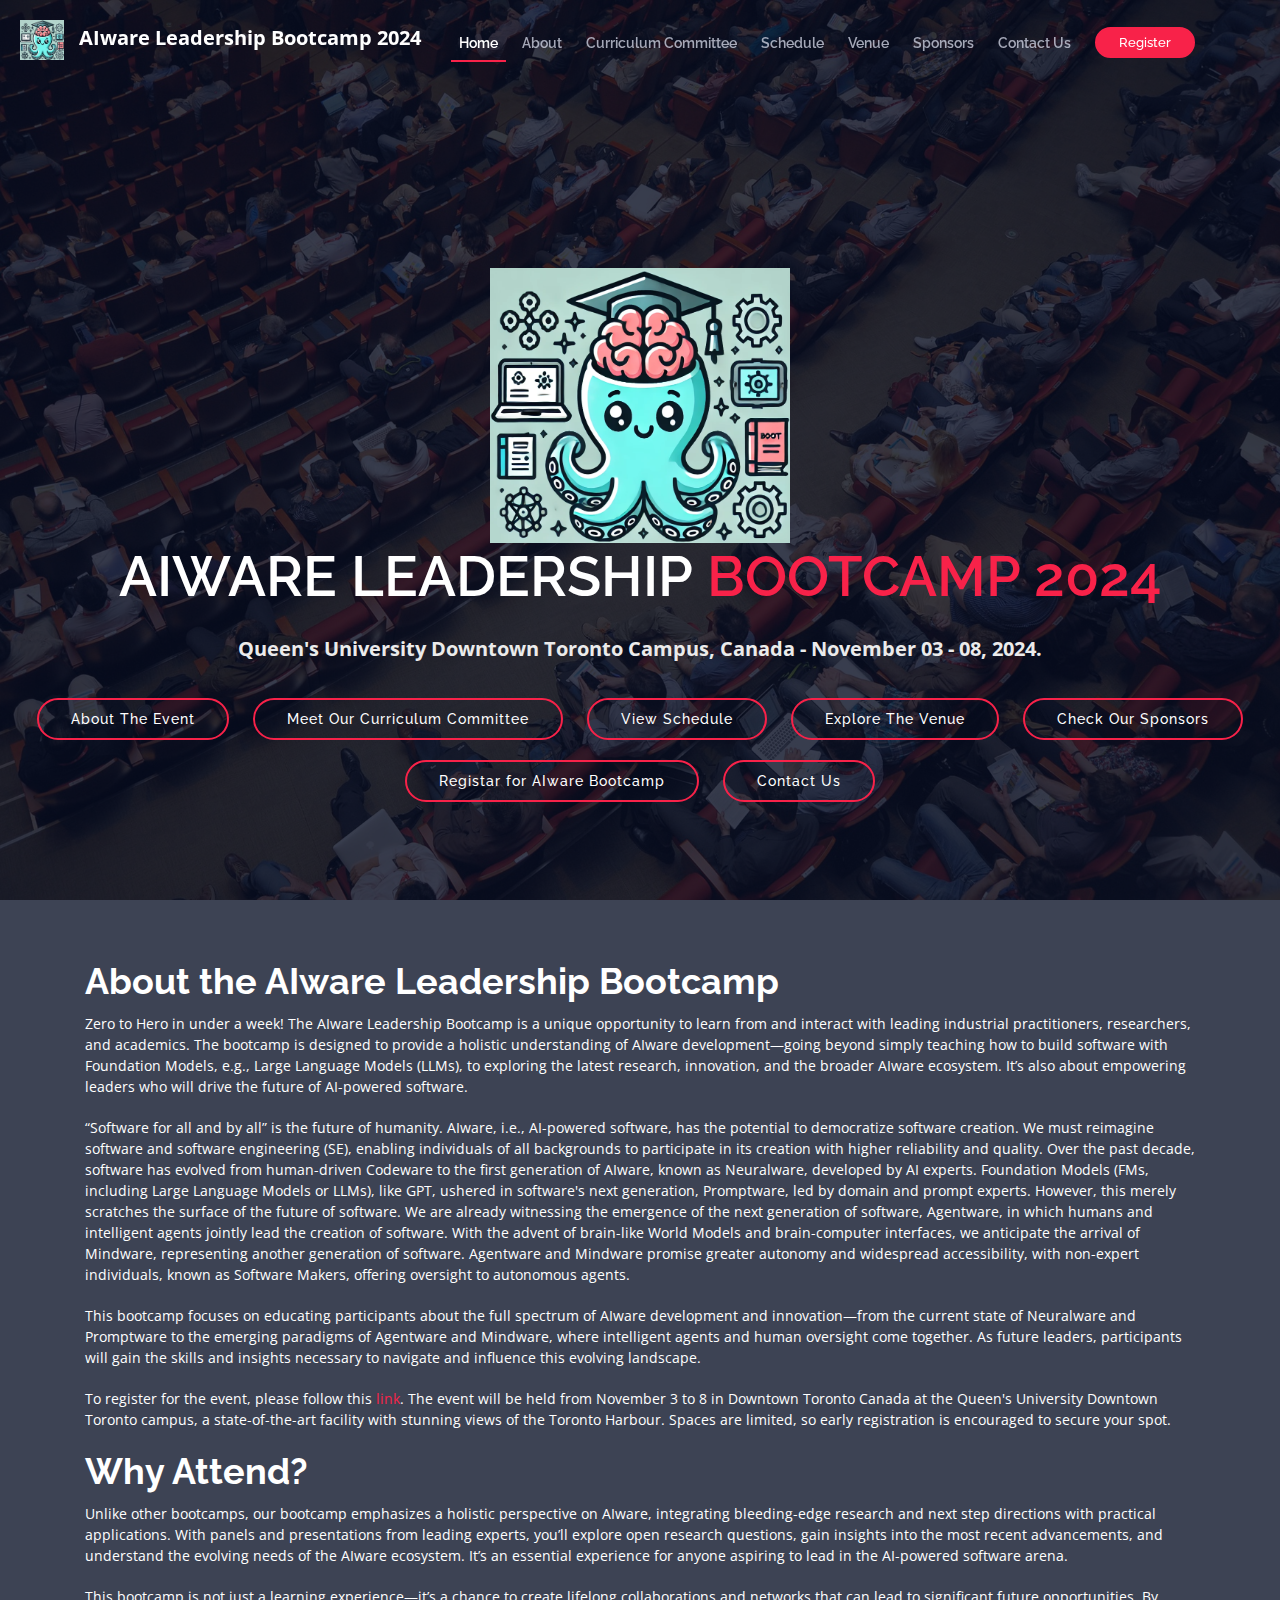
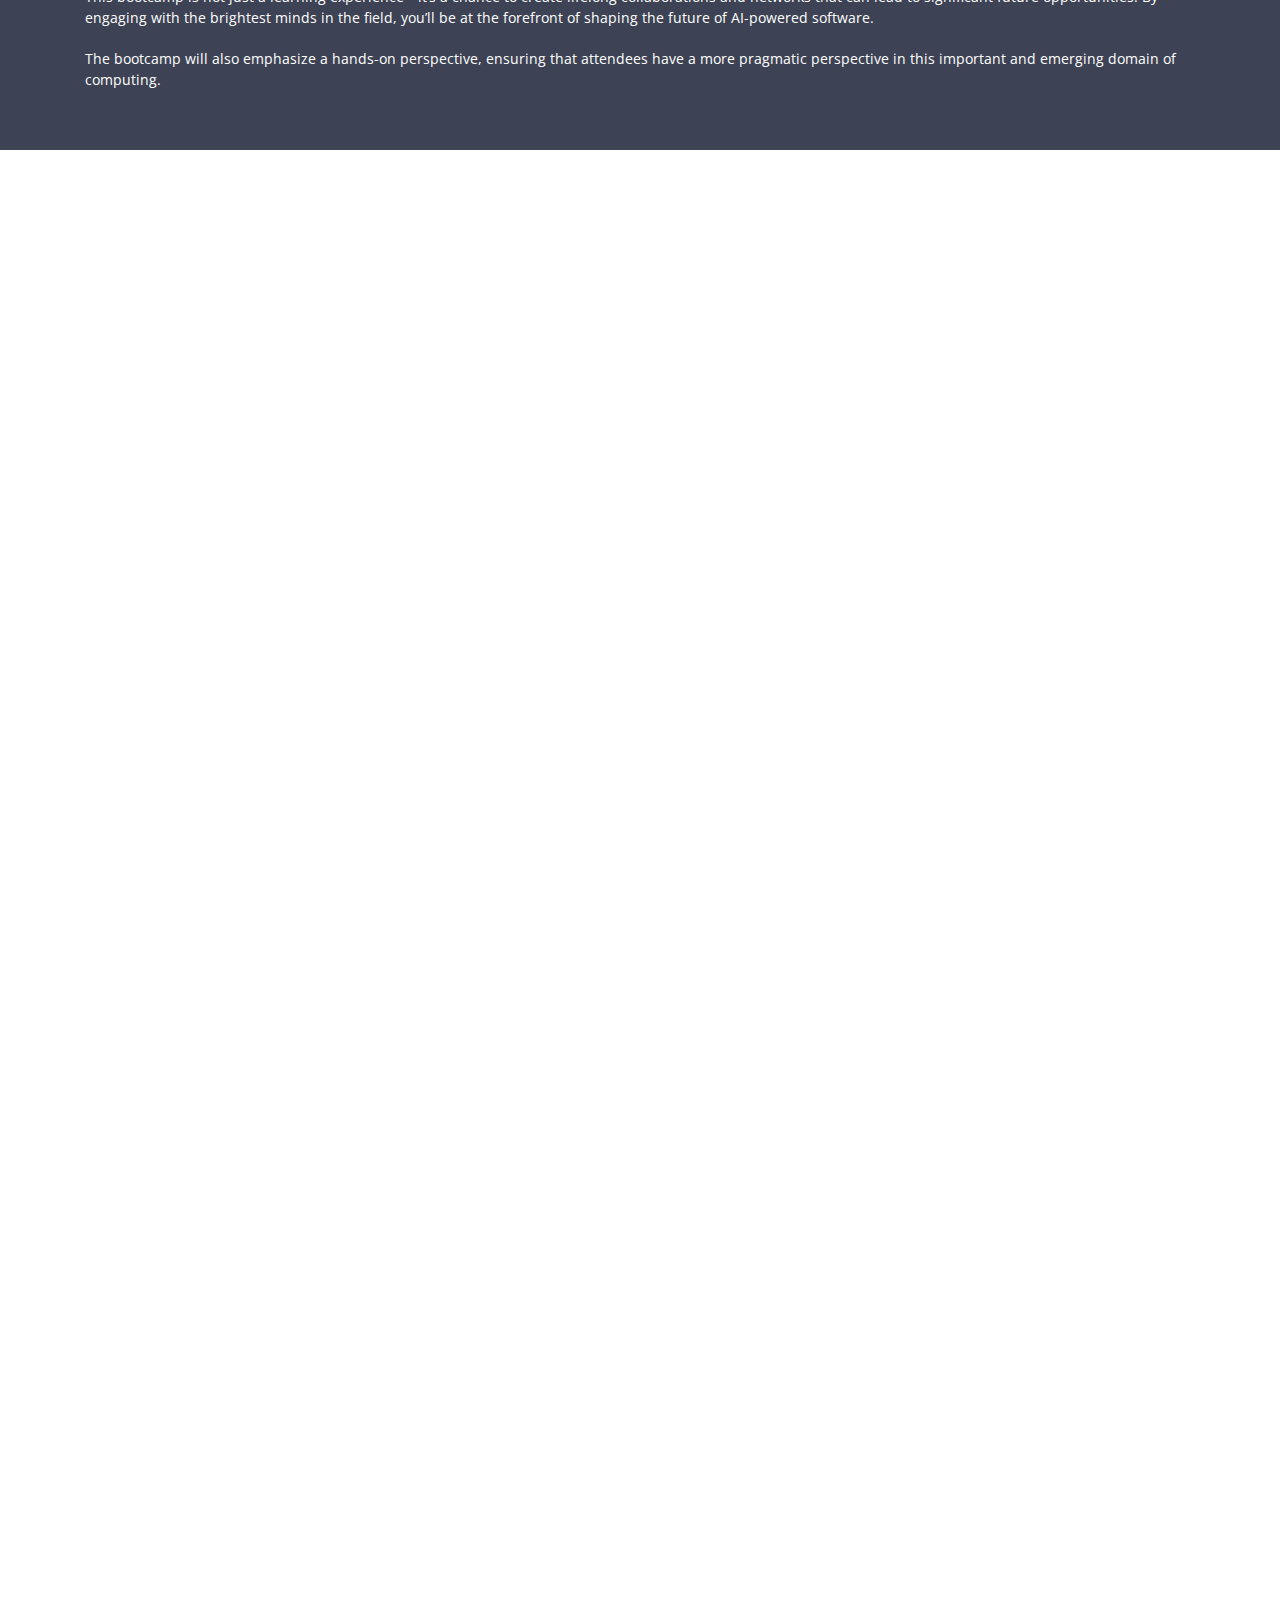
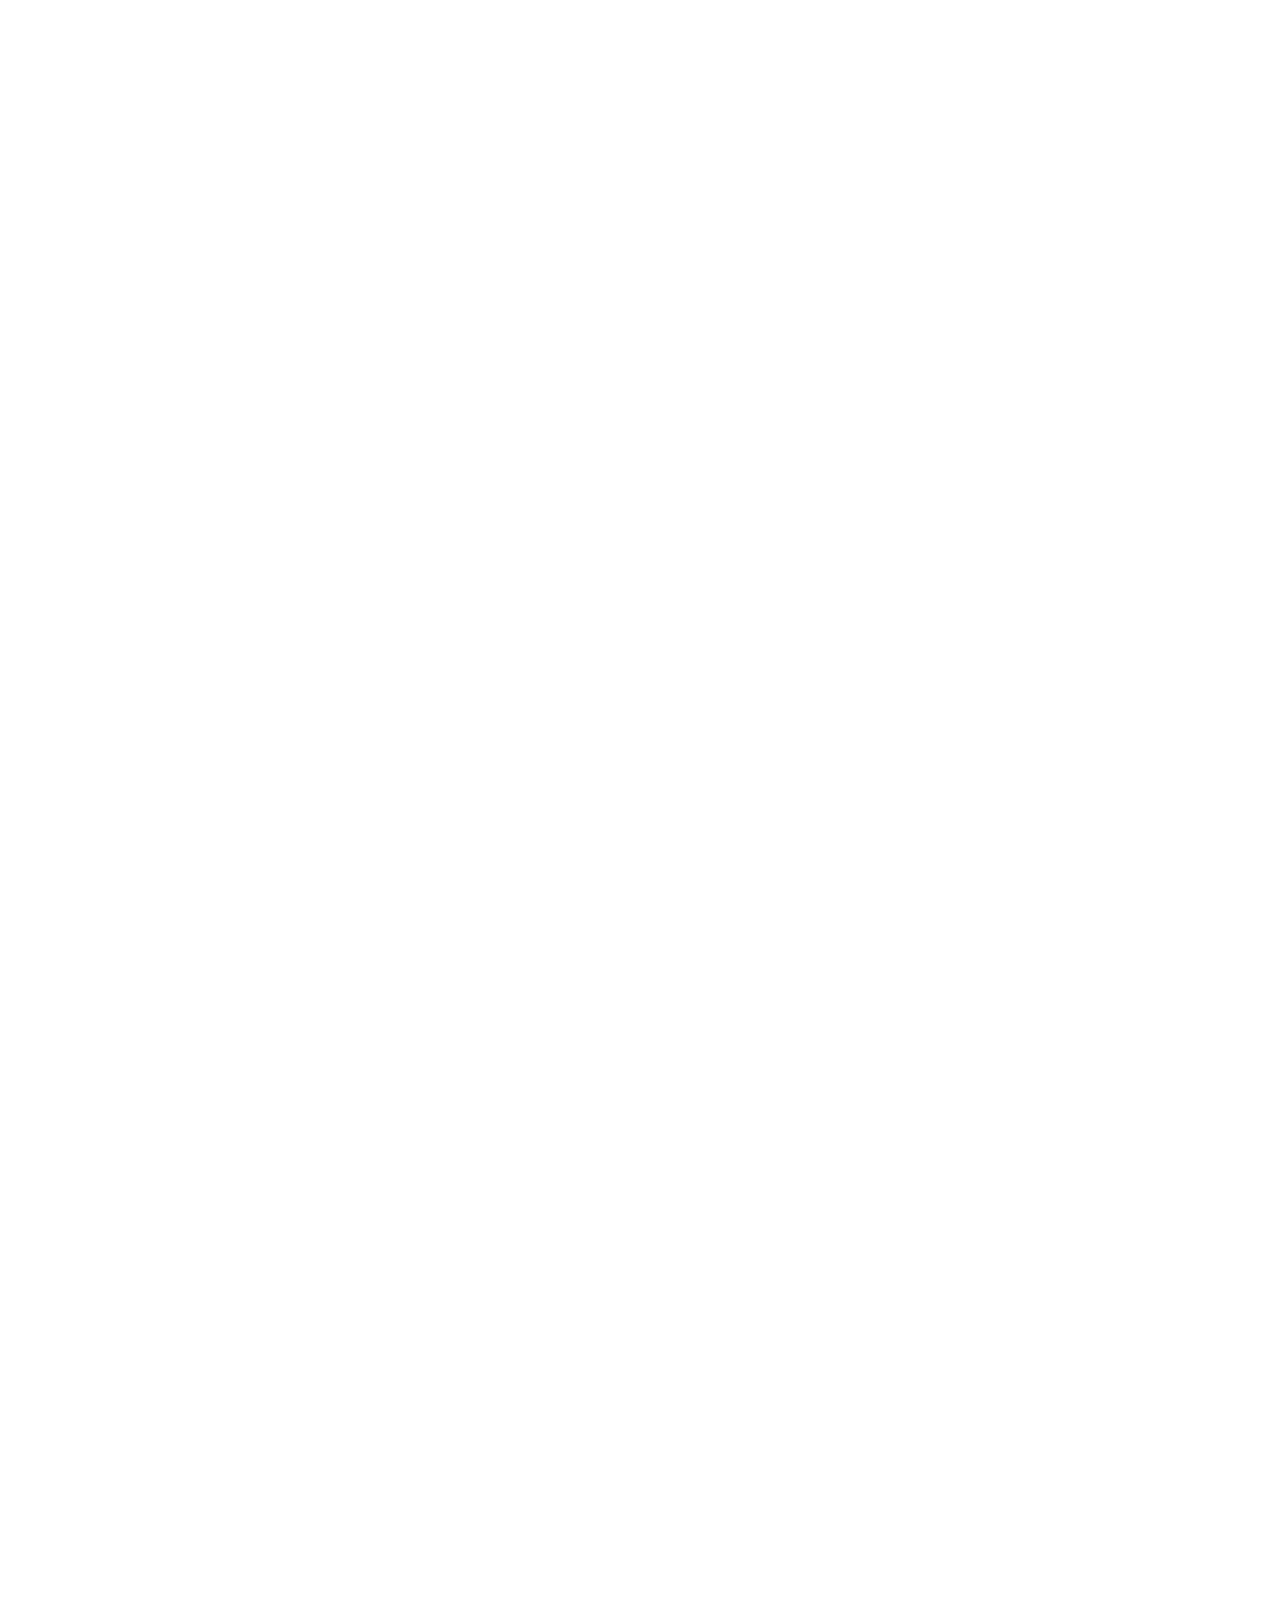
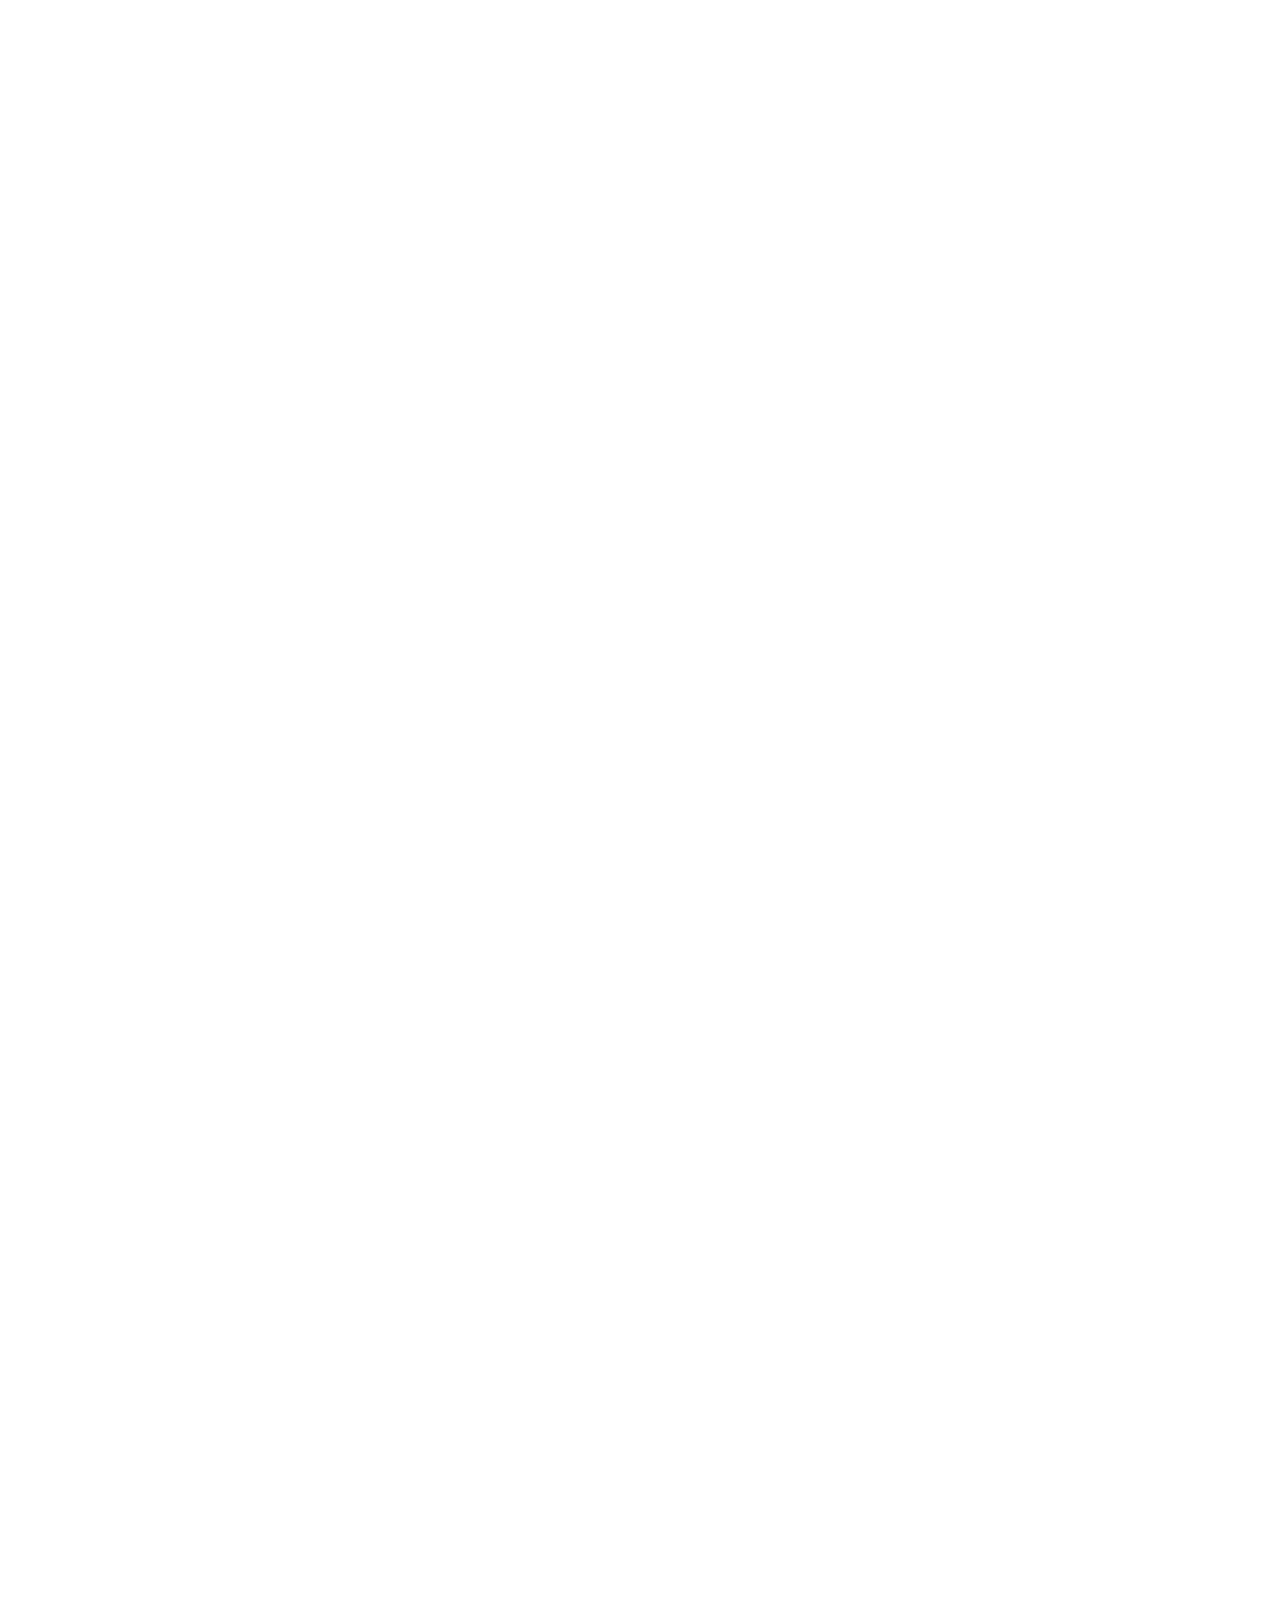
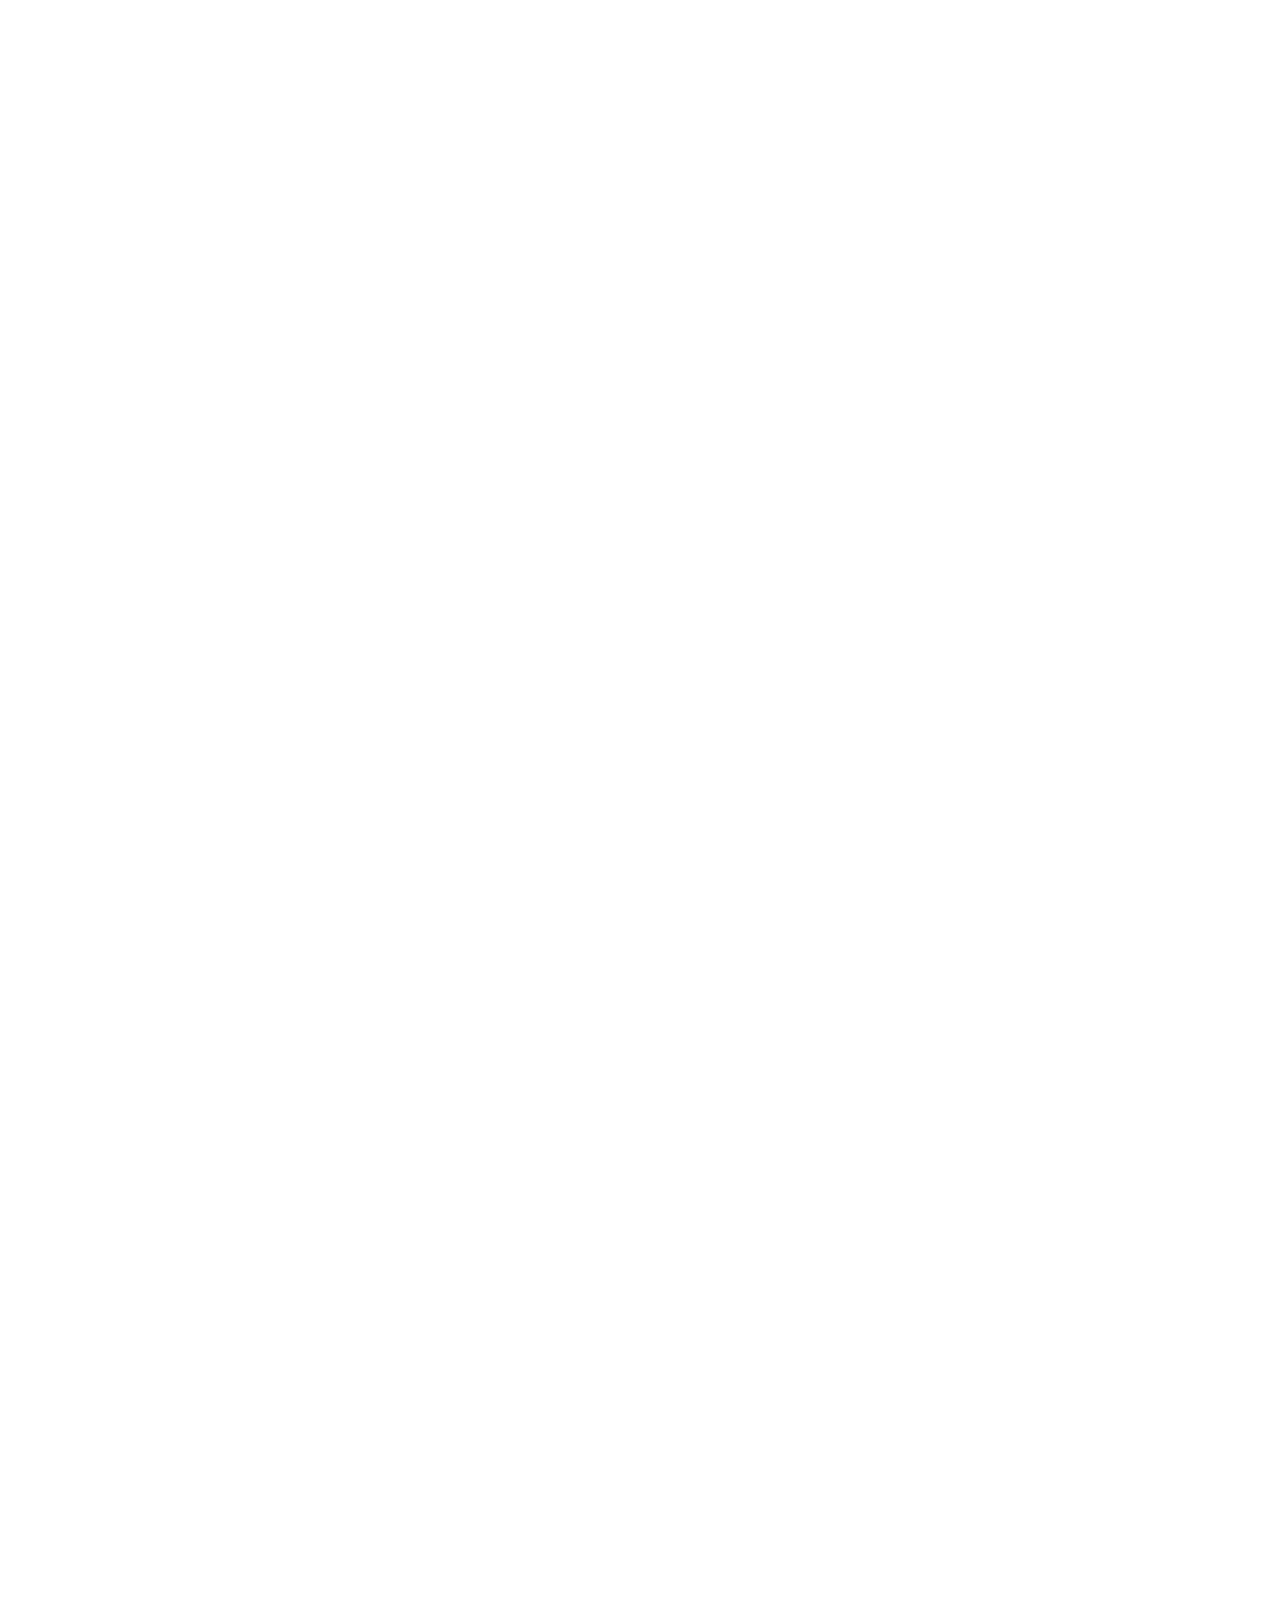
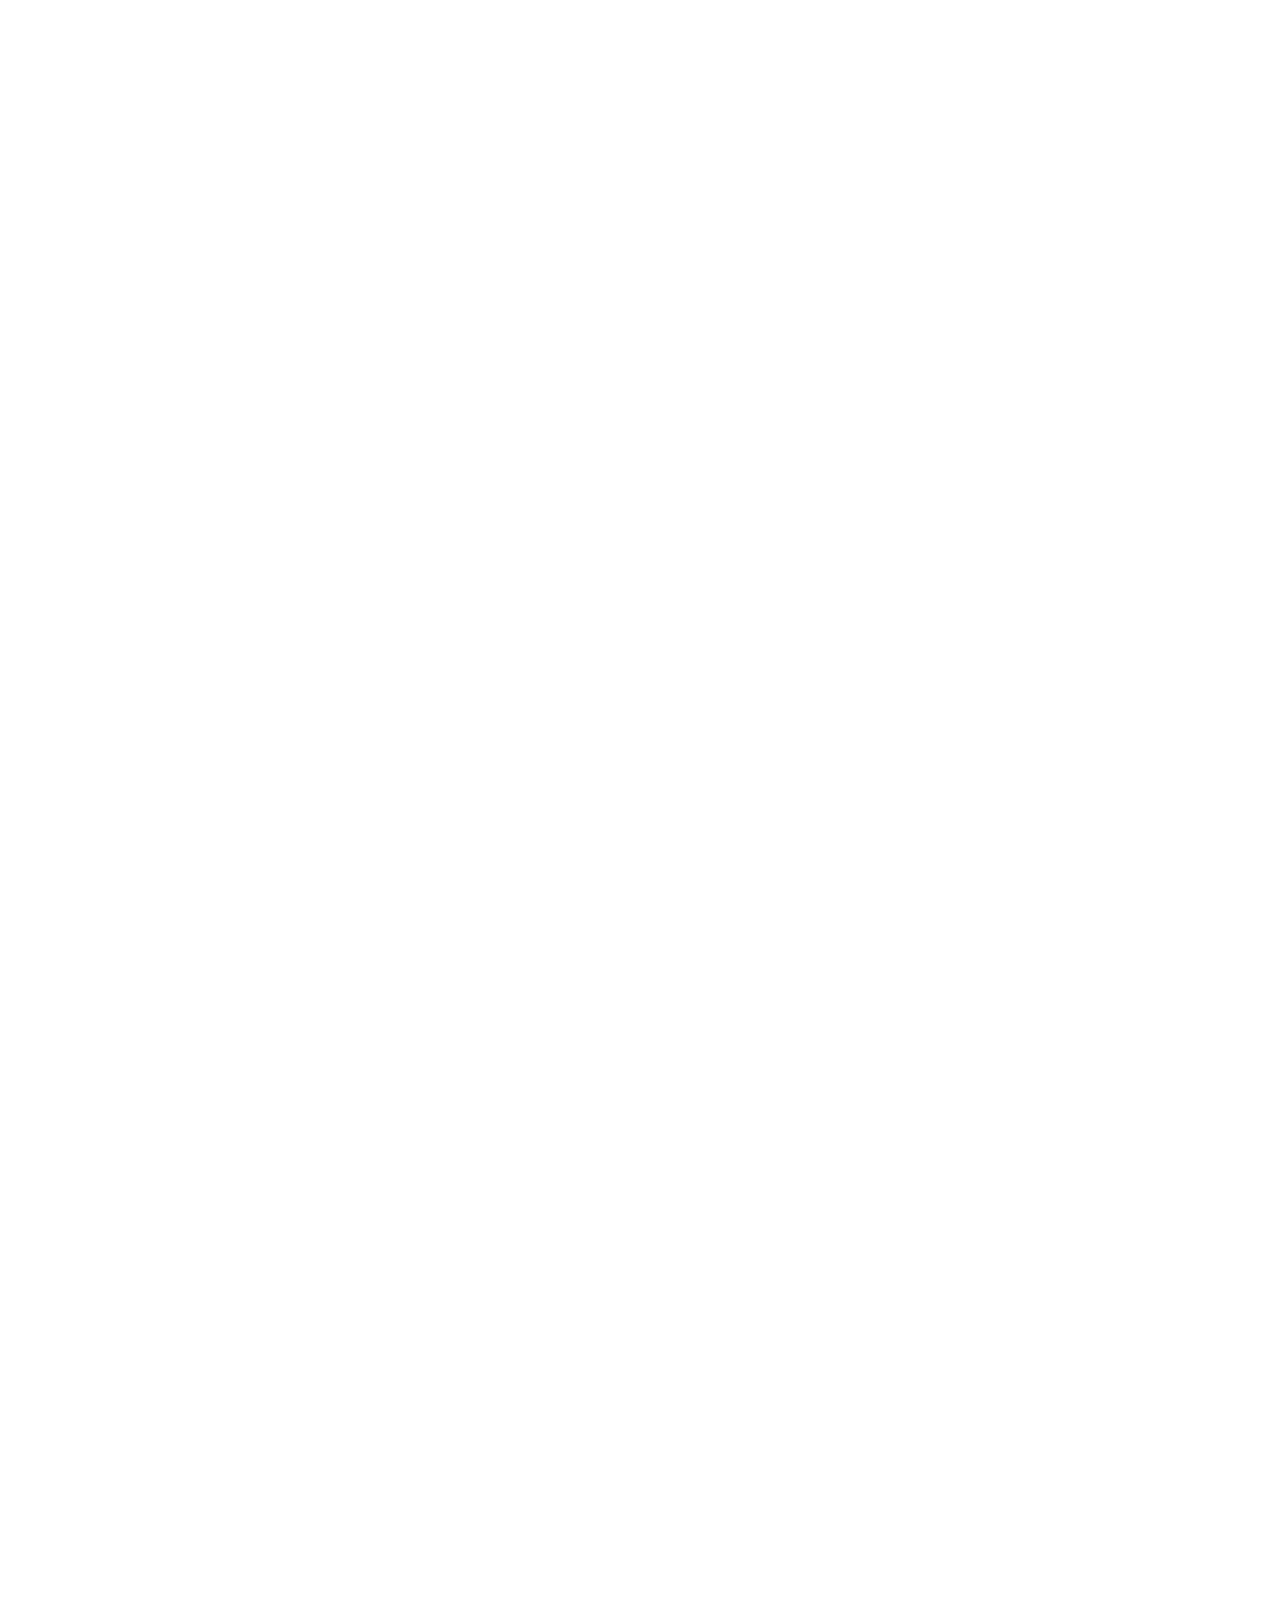
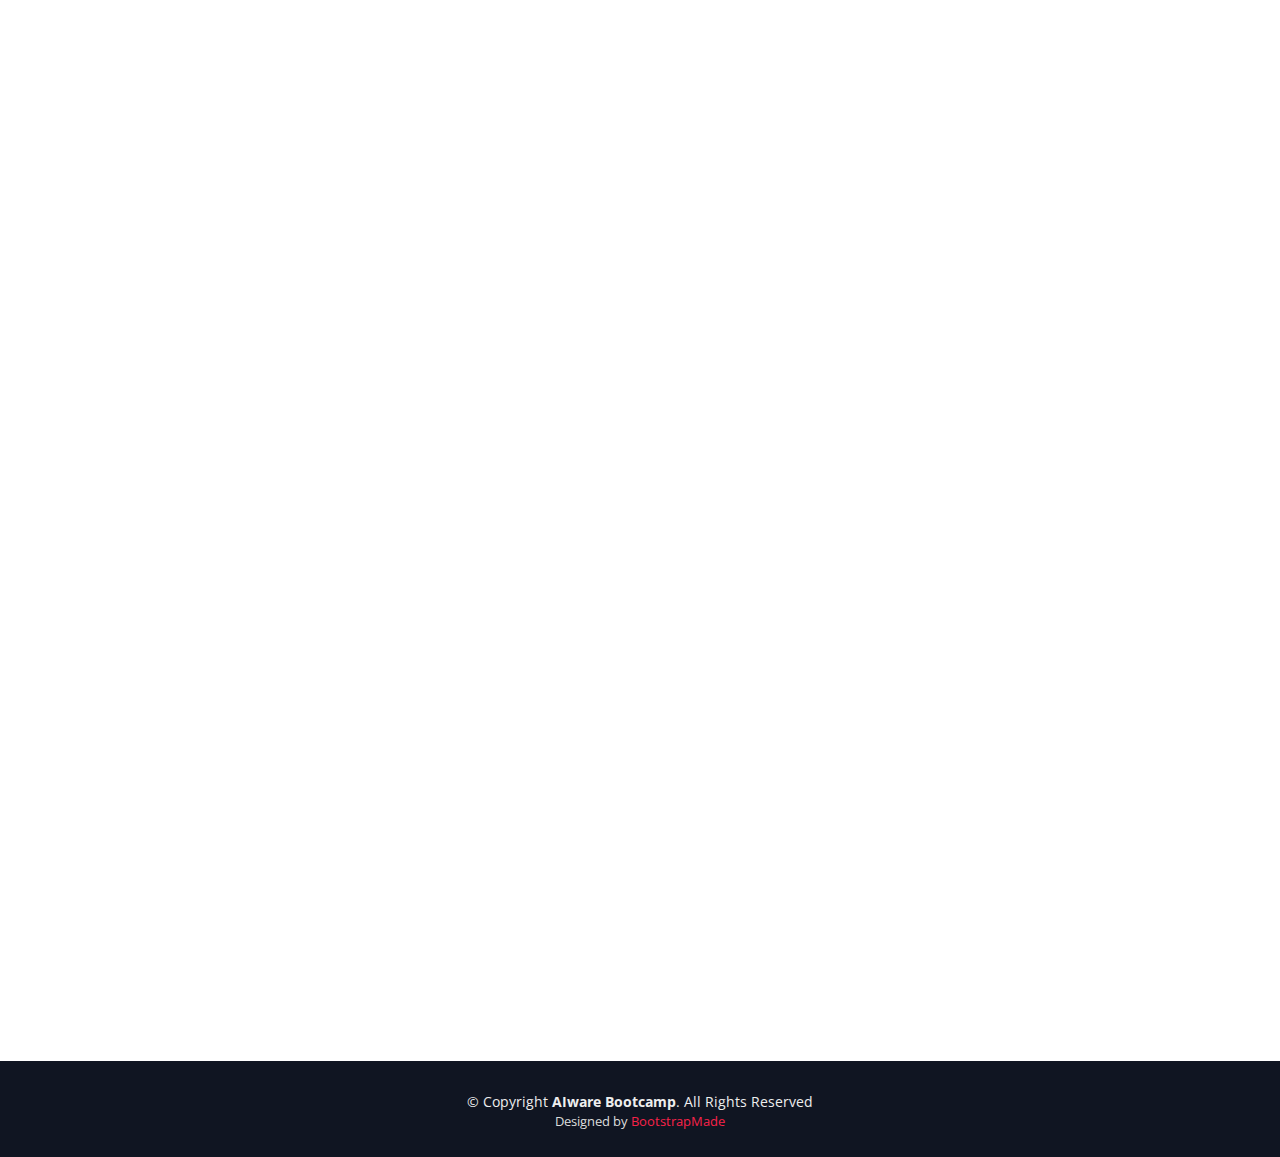
==== commit 93089f75: "Update index.html" ====
--- a/index.html
+++ b/index.html
@@ -3,7 +3,7 @@
 
 <head>
   <meta charset="utf-8">
-  <title>AIware Bootcamp</title>
+  <title>AIware Leadership Bootcamp</title>
   <meta content="width=device-width, initial-scale=1.0" name="viewport">
   <meta content="" name="keywords">
   <meta content="" name="description">
@@ -53,7 +53,7 @@
 
         <div id="left-corner-text">
           <img src="img/logo.png" class="logo-small">
-          AIware Bootcamp 2024
+          AIware Leadership Bootcamp 2024
         </div>
         <!-- Other header elements -->
     </div>
@@ -79,8 +79,8 @@
   ============================-->
   <section id="intro">
     <div class="intro-container wow fadeIn">
-      <img src="img/logo.png" alt="AIware Bootcamp 2024" class="logo-large">
-      <h1 class="mb-4 pb-0">AIware&nbsp<span>Bootcamp 2024</span></h1>
+      <img src="img/logo.png" alt="AIware Leadership Bootcamp 2024" class="logo-large">
+      <h1 class="mb-4 pb-0">AIware&nbspLeadership&nbsp<span>Bootcamp 2024</span></h1>
       <p class="mb-4 pb-0">Queen's University Downtown Toronto Campus, Canada - November 03 - 08, 2024.</p>
       <div>
         <a href="#about" class="about-btn scrollto">About The Event</a>
@@ -121,24 +121,24 @@
     <section id="about">
       <div class="container">
           <div class="row">
-              <div class="col-lg">
-                  <h2>About the AIware Bootcamp</h2>
-                  <p>Zero to Hero in under a week! The AIware bootcamp is a unique opportunity to learn from and interact with leading industrial practitioners, researchers, and academics. The bootcamp is designed to provide a holistic understanding of AIware development—going beyond simply teaching how to build software with Foundation Models, e.g., Large Language Models (LLMs), to exploring the latest research, innovation, and the broader AIware ecosystem.</p>
-  
-                  <p>“Software for all and by all” is the future of humanity. AIware, i.e., AI-powered software, has the potential to democratize software creation. We must reimagine software and software engineering (SE), enabling individuals of all backgrounds to participate in its creation with higher reliability and quality. Over the past decade, software has evolved from human-driven Codeware to the first generation of AIware, known as Neuralware, developed by AI experts. Foundation Models (FMs, including Large Language Models or LLMs), like GPT, ushered in software's next generation, Promptware, led by domain and prompt experts. However, this merely scratches the surface of the future of software. We are already witnessing the emergence of the next generation of software, Agentware, in which humans and intelligent agents jointly lead the creation of software. With the advent of brain-like World Models and brain-computer interfaces, we anticipate the arrival of Mindware, representing another generation of software. Agentware and Mindware promise greater autonomy and widespread accessibility, with non-expert individuals, known as Software Makers, offering oversight to autonomous agents.</p>
-
-                  <p>This bootcamp focuses on educating participants about the full spectrum of AIware development and innovation—from the current state of Neuralware and Promptware to the emerging paradigms of Agentware and Mindware, where intelligent agents and human oversight come together.</p>
-
-                  <p>To register for the event, please follow this <a href="#registration">link</a>. The event will be held from November 3 to 8 in Downtown Toronto Canada at the Queen's University Downtown Toronto campus, a state-of-the-art facility with stunning views of the Toronto Harbour. Spaces are limited, so early registration is encouraged to secure your spot.</p>
-                  <h2>Why Attend?</h2>
-                  <p>Unlike other bootcamps, our bootcamp emphasizes a holistic perspective on AIware, integrating bleeding-edge research and next step directions with practical applications. With panels and presentations from leading experts, you’ll explore open research questions, gain insights into the most recent advancements, and understand the evolving needs of the AIware ecosystem.</p>
-  
-                  <p>This bootcamp is not just a learning experience—it’s a chance to create lifelong collaborations and networks that can lead to significant future opportunities. By engaging with the brightest minds in the field, you’ll be at the forefront of shaping the future of AI-powered software.</p>
-
-                  <p>The bootcamp will also emphasize a hands-on perspective ensuring that attendees have a more pragmatic perspective in this important and emerging domain of computing.</p>
-  
-                  
-              </div>
+            <div class="col-lg">
+              <h2>About the AIware Leadership Bootcamp</h2>
+              <p>Zero to Hero in under a week! The AIware Leadership Bootcamp is a unique opportunity to learn from and interact with leading industrial practitioners, researchers, and academics. The bootcamp is designed to provide a holistic understanding of AIware development—going beyond simply teaching how to build software with Foundation Models, e.g., Large Language Models (LLMs), to exploring the latest research, innovation, and the broader AIware ecosystem. It’s also about empowering leaders who will drive the future of AI-powered software.</p>
+          
+              <p>“Software for all and by all” is the future of humanity. AIware, i.e., AI-powered software, has the potential to democratize software creation. We must reimagine software and software engineering (SE), enabling individuals of all backgrounds to participate in its creation with higher reliability and quality. Over the past decade, software has evolved from human-driven Codeware to the first generation of AIware, known as Neuralware, developed by AI experts. Foundation Models (FMs, including Large Language Models or LLMs), like GPT, ushered in software's next generation, Promptware, led by domain and prompt experts. However, this merely scratches the surface of the future of software. We are already witnessing the emergence of the next generation of software, Agentware, in which humans and intelligent agents jointly lead the creation of software. With the advent of brain-like World Models and brain-computer interfaces, we anticipate the arrival of Mindware, representing another generation of software. Agentware and Mindware promise greater autonomy and widespread accessibility, with non-expert individuals, known as Software Makers, offering oversight to autonomous agents.</p>
+          
+              <p>This bootcamp focuses on educating participants about the full spectrum of AIware development and innovation—from the current state of Neuralware and Promptware to the emerging paradigms of Agentware and Mindware, where intelligent agents and human oversight come together. As future leaders, participants will gain the skills and insights necessary to navigate and influence this evolving landscape.</p>
+          
+              <p>To register for the event, please follow this <a href="#registration">link</a>. The event will be held from November 3 to 8 in Downtown Toronto Canada at the Queen's University Downtown Toronto campus, a state-of-the-art facility with stunning views of the Toronto Harbour. Spaces are limited, so early registration is encouraged to secure your spot.</p>
+          
+              <h2>Why Attend?</h2>
+              <p>Unlike other bootcamps, our bootcamp emphasizes a holistic perspective on AIware, integrating bleeding-edge research and next step directions with practical applications. With panels and presentations from leading experts, you’ll explore open research questions, gain insights into the most recent advancements, and understand the evolving needs of the AIware ecosystem. It’s an essential experience for anyone aspiring to lead in the AI-powered software arena.</p>
+          
+              <p>This bootcamp is not just a learning experience—it’s a chance to create lifelong collaborations and networks that can lead to significant future opportunities. By engaging with the brightest minds in the field, you’ll be at the forefront of shaping the future of AI-powered software.</p>
+          
+              <p>The bootcamp will also emphasize a hands-on perspective, ensuring that attendees have a more pragmatic perspective in this important and emerging domain of computing.</p>
+          </div>
+          
           </div>
       </div>
   </section>
@@ -849,9 +849,9 @@
         <div class="row schedule-item">
           <div class="col-md-2"><time>2:30-3:30 PM</time></div>
           <div class="col-md-10">
-            <h4>Industry and academic collaboration in the AIware era - Ask me anything!</h4>
+            <h4>Leading the AIware Revolution - Ask Me Anything! </h4>
             <h6>Ahmed E. Hassan, Mike Godfrey, Quingu Lu, Danny Dig, Yiling Lou and Foutse Khomh. Moderator: TBD</h6>
-            <p>This panel will focus on questions about the changing landscape of industry and academia collaboration, industrial vs academic careers, the speed of innovation and research, openAI GPT wrappers vs fundamental research, open models, and more</p>
+            <p>This panel will explore how effective leadership is shaping the AIware era, with a focus on guiding innovation, research, and strategic decisions in a rapidly evolving landscape. We'll touch on the role of leaders in bridging industry and academia, balancing the pace of applied AI with foundational research, and navigating the development of open models. Whether you’re leading a team or aspiring to, this is your chance to ask experienced leaders about the challenges and opportunities in driving the future of AI-powered software.</p>
           </div>
         </div>
         <div class="row schedule-item">
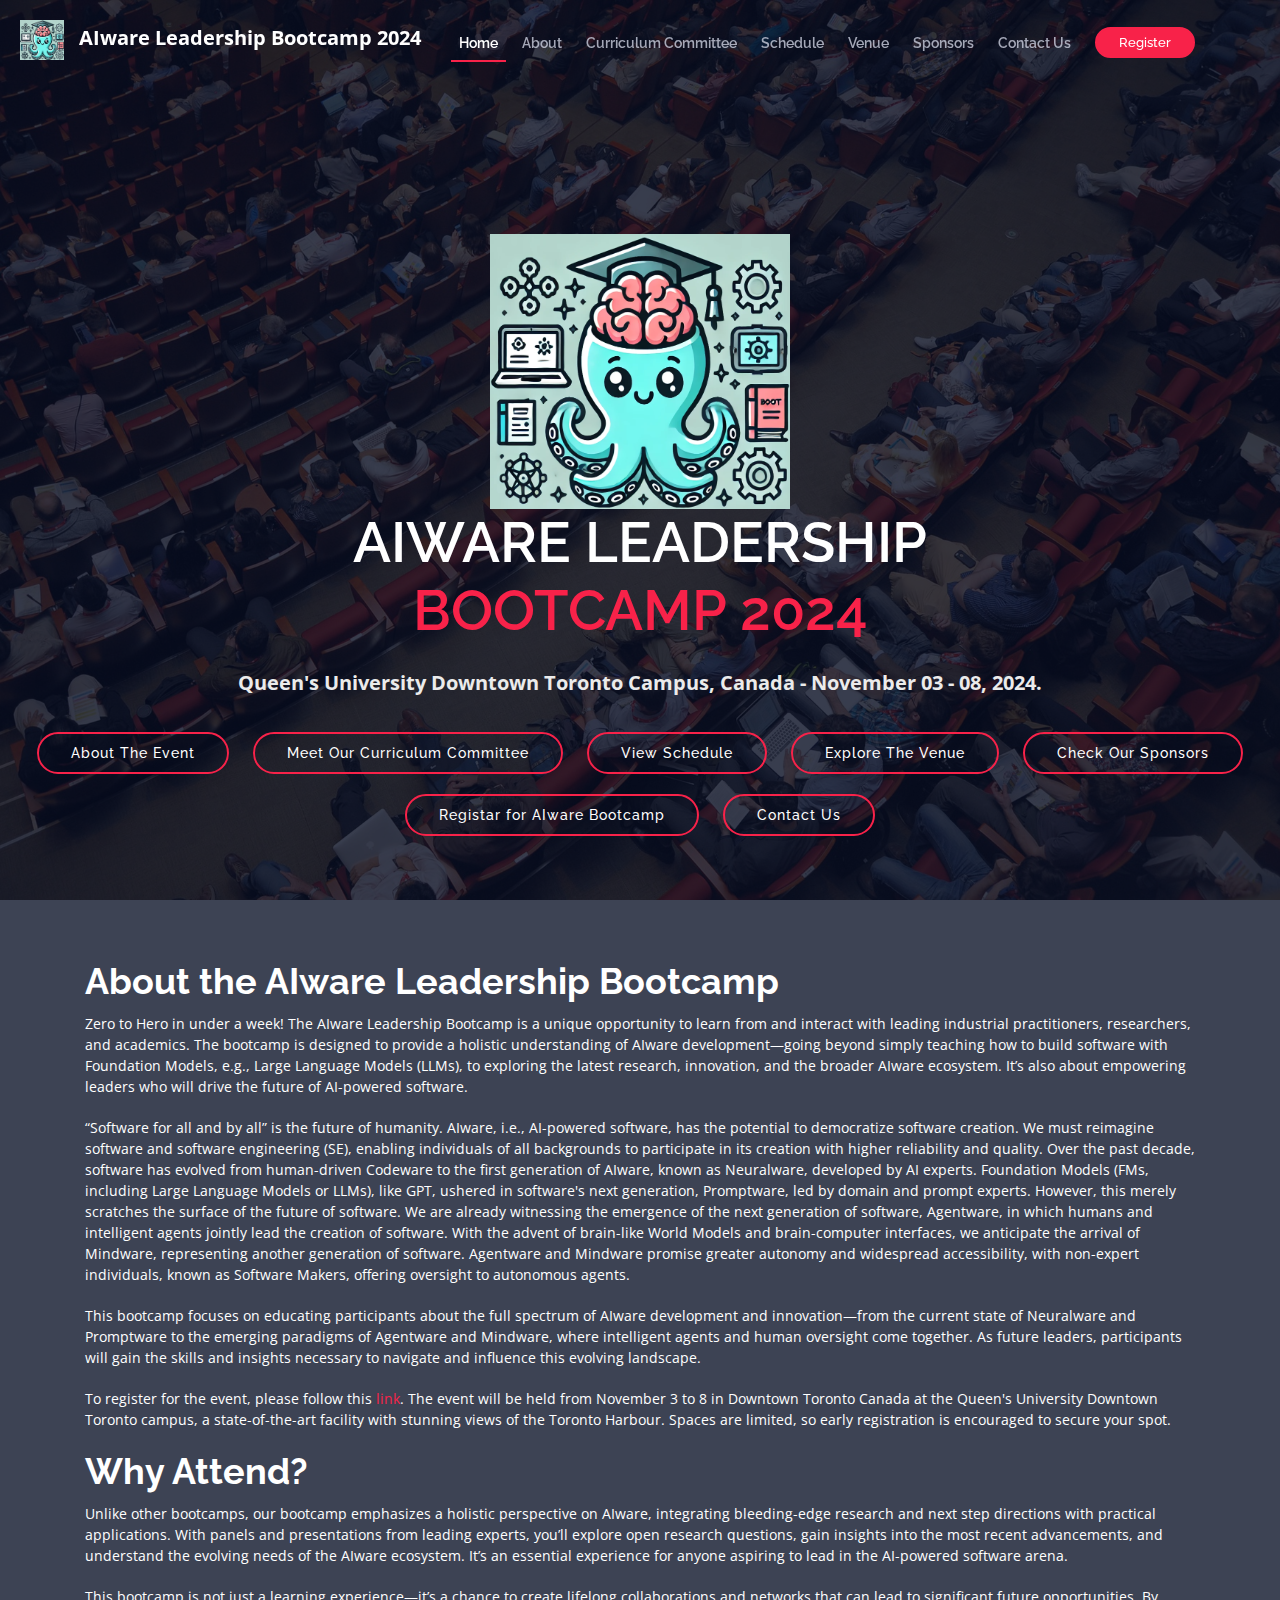
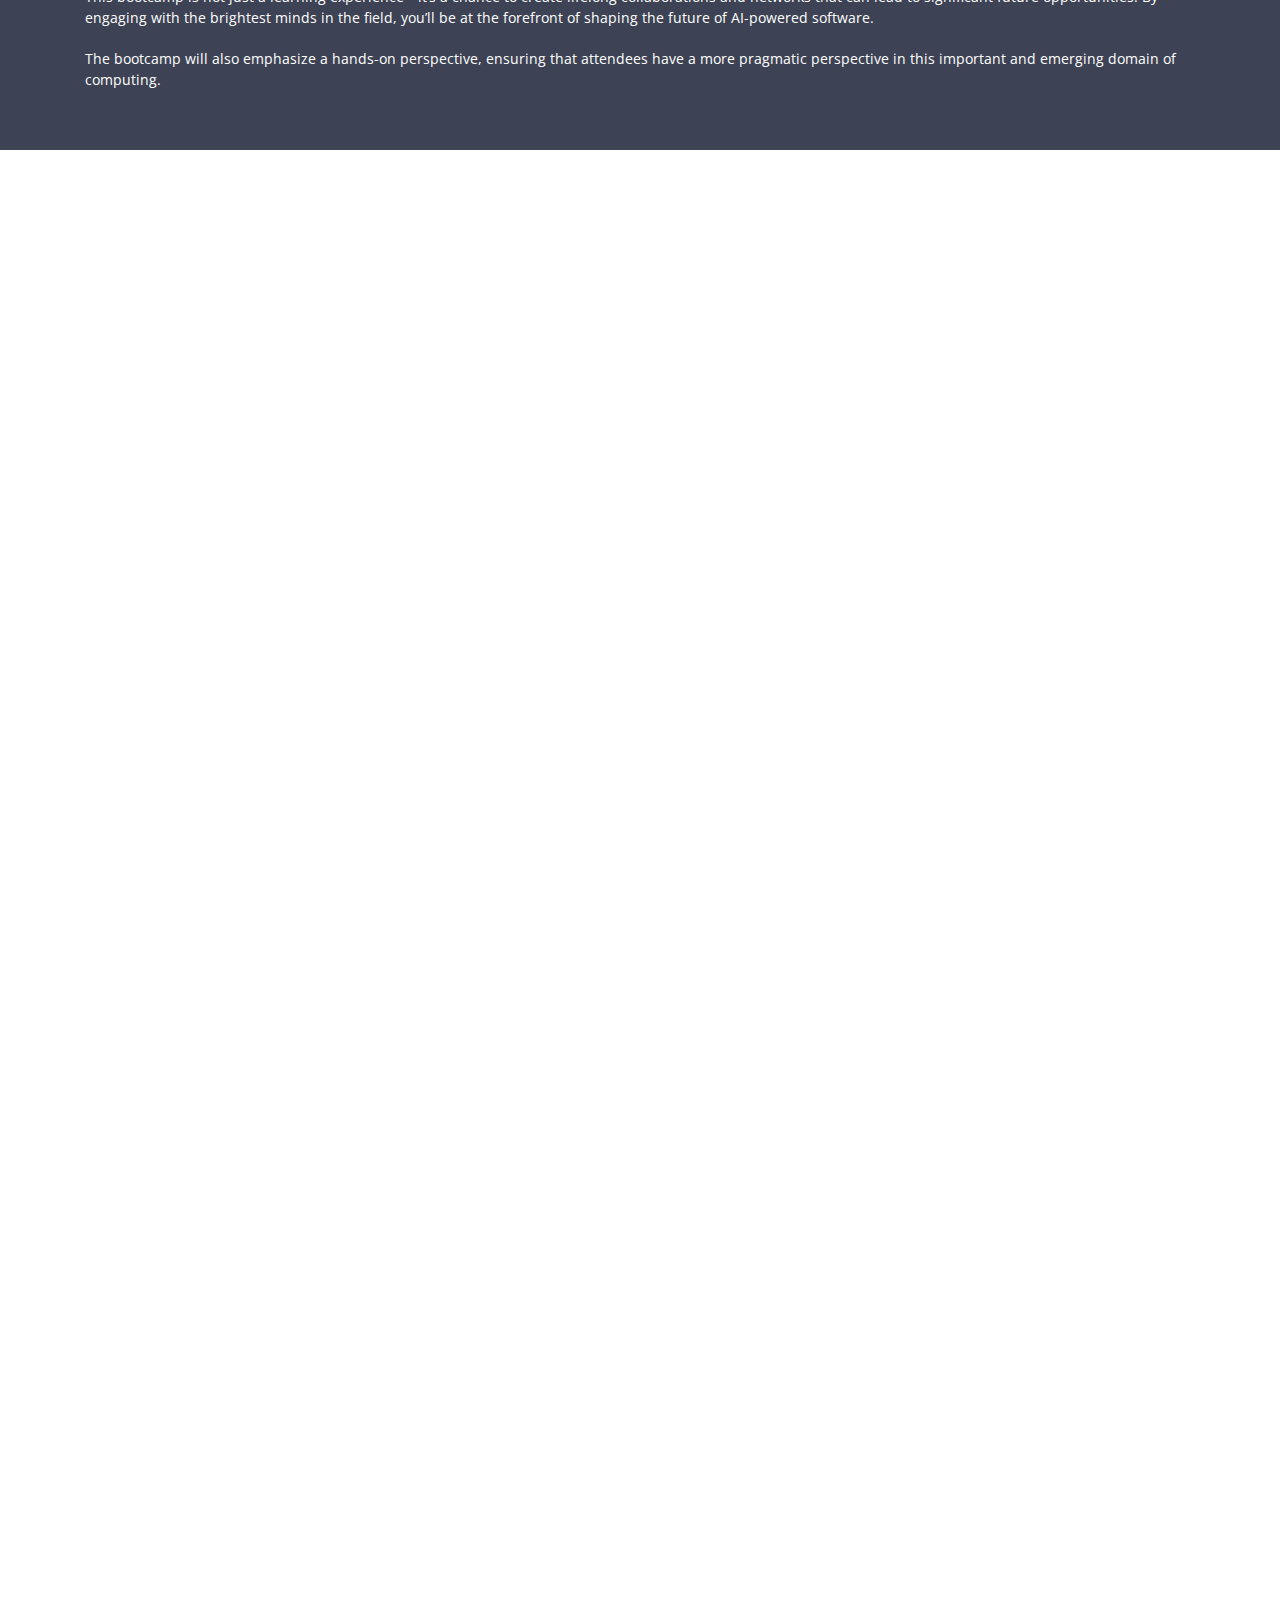
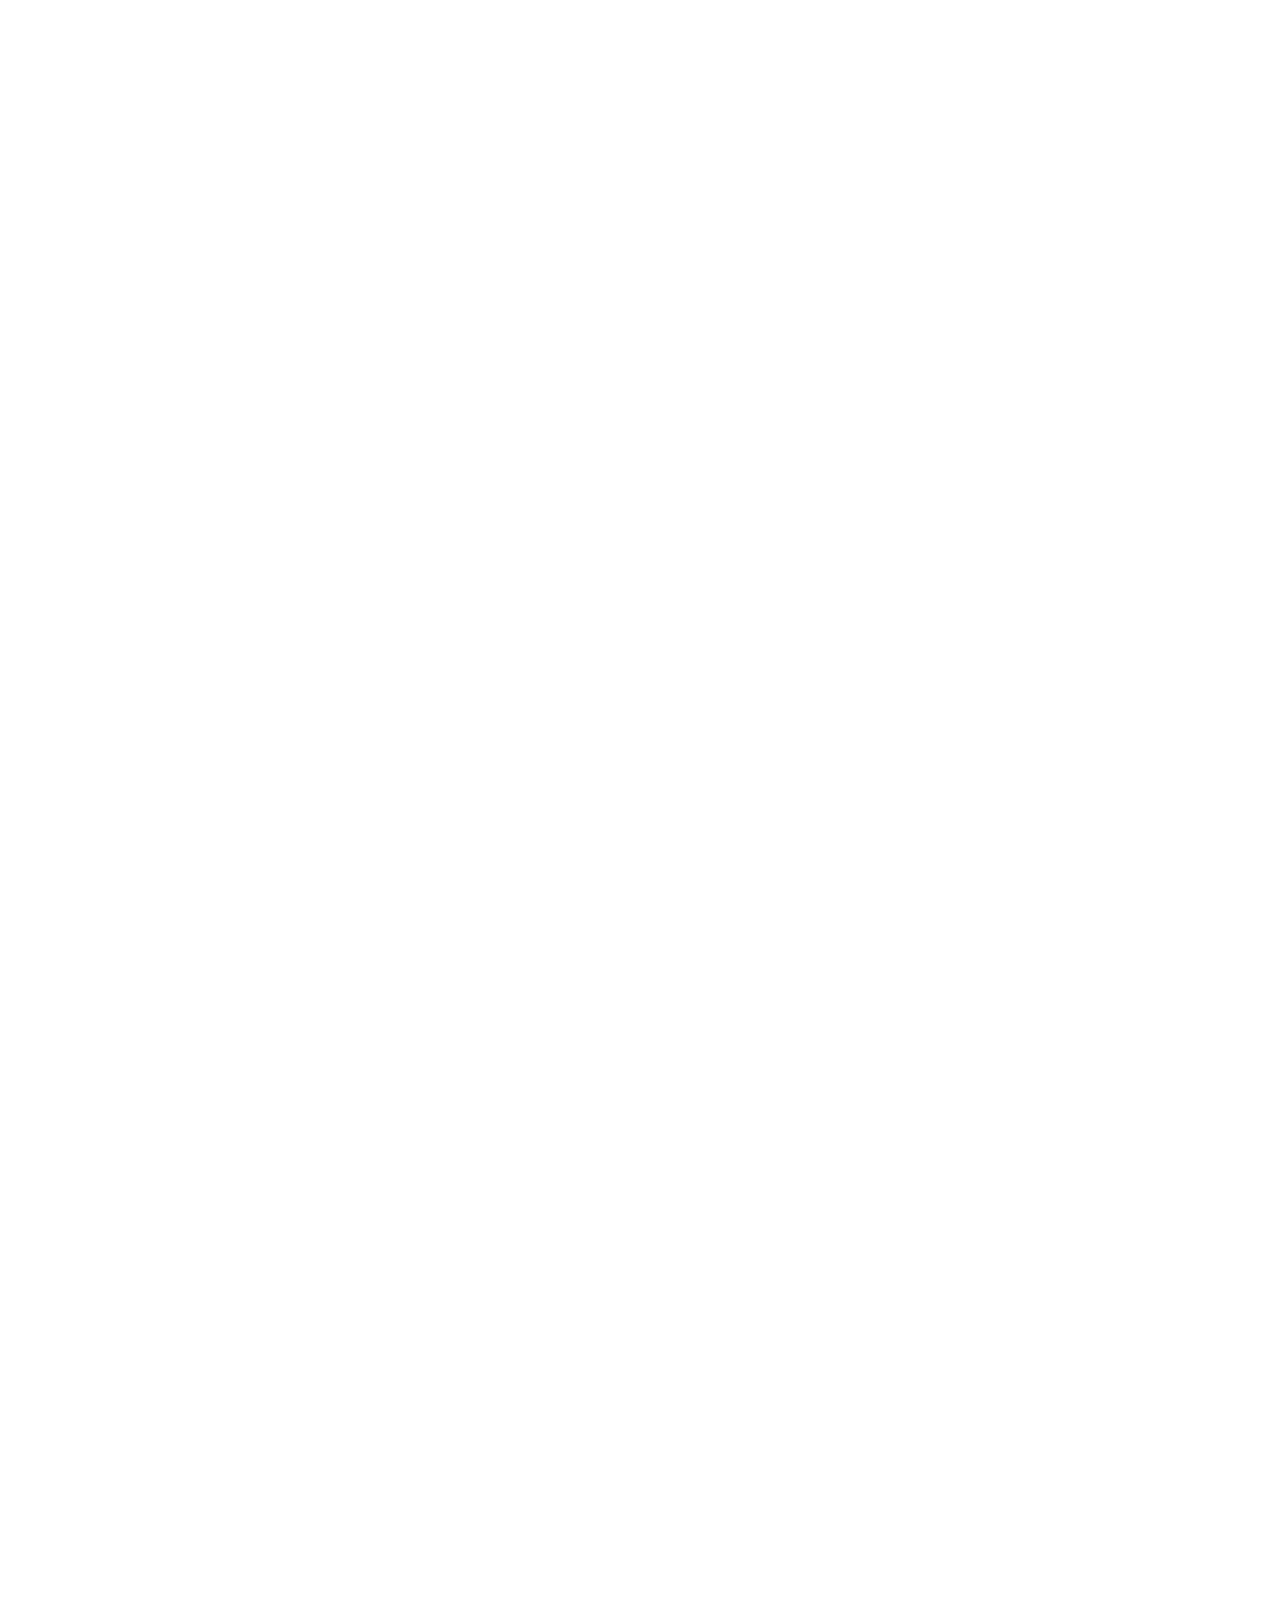
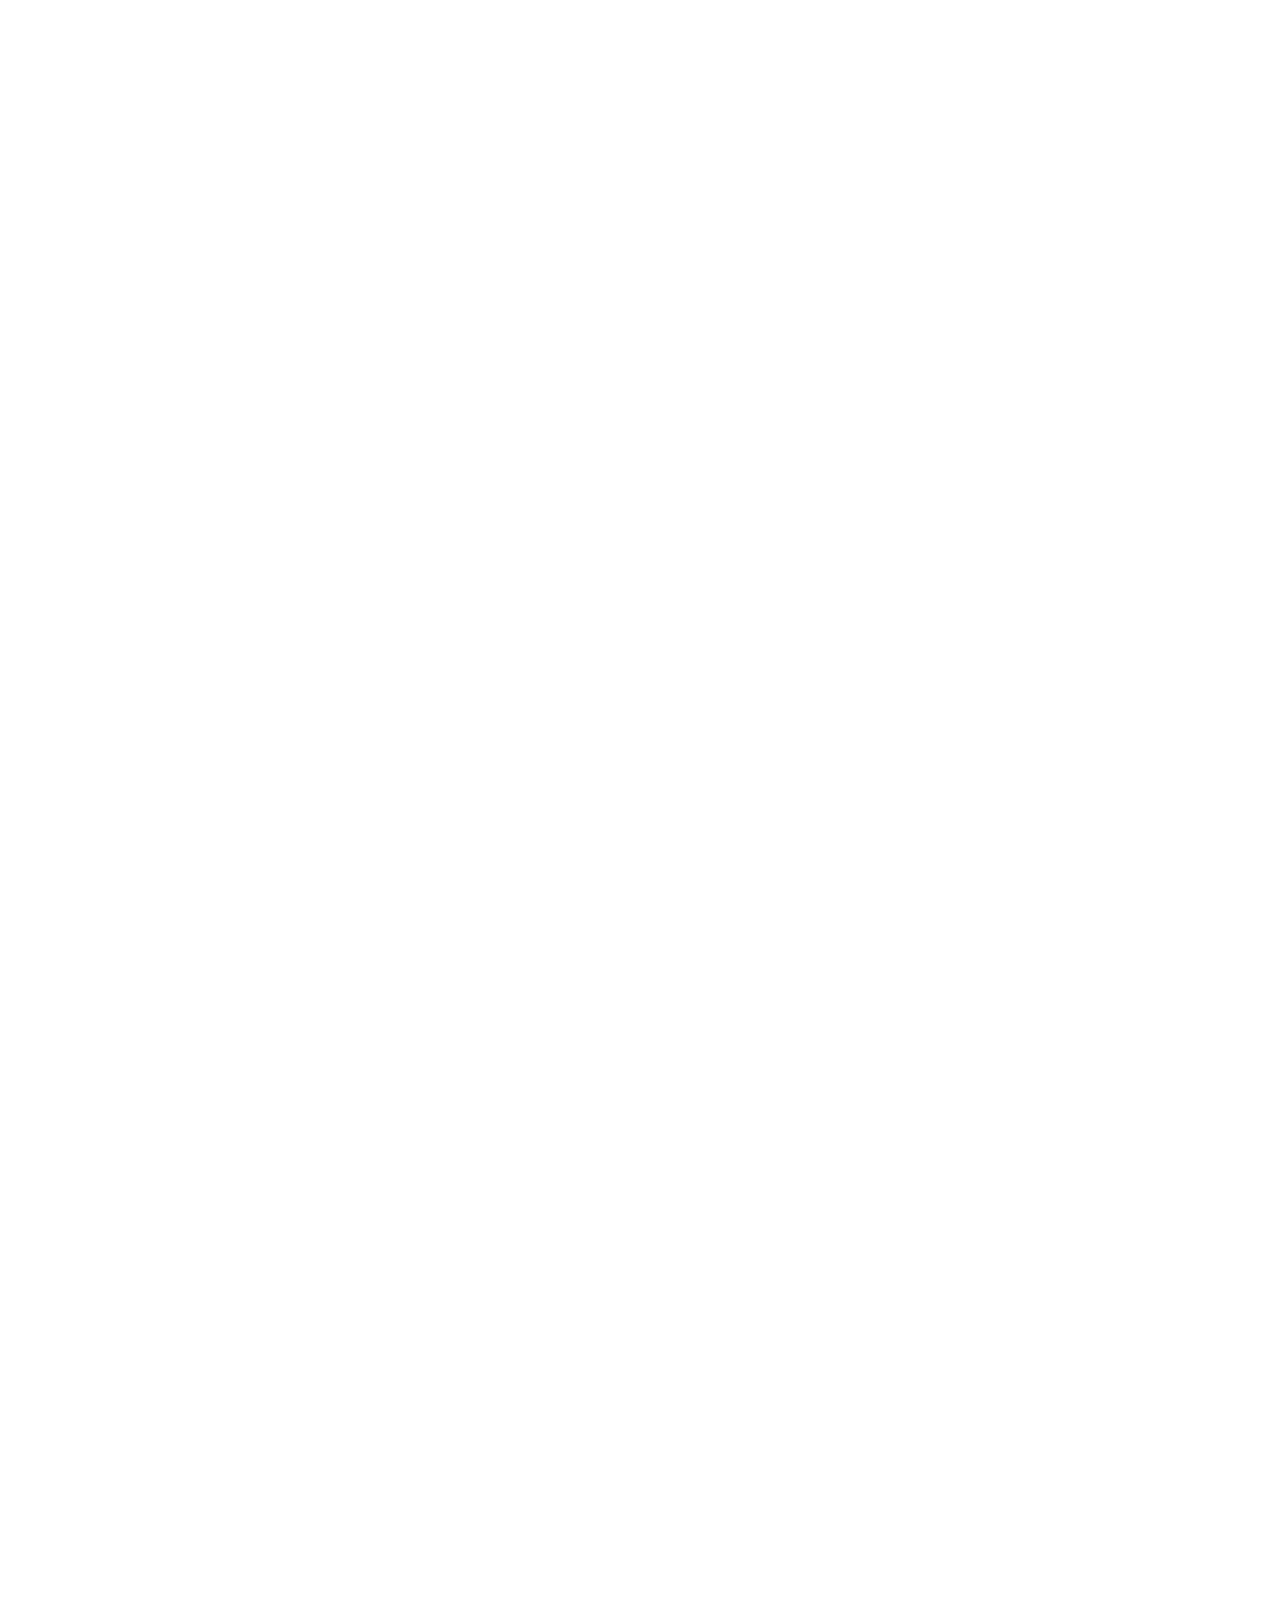
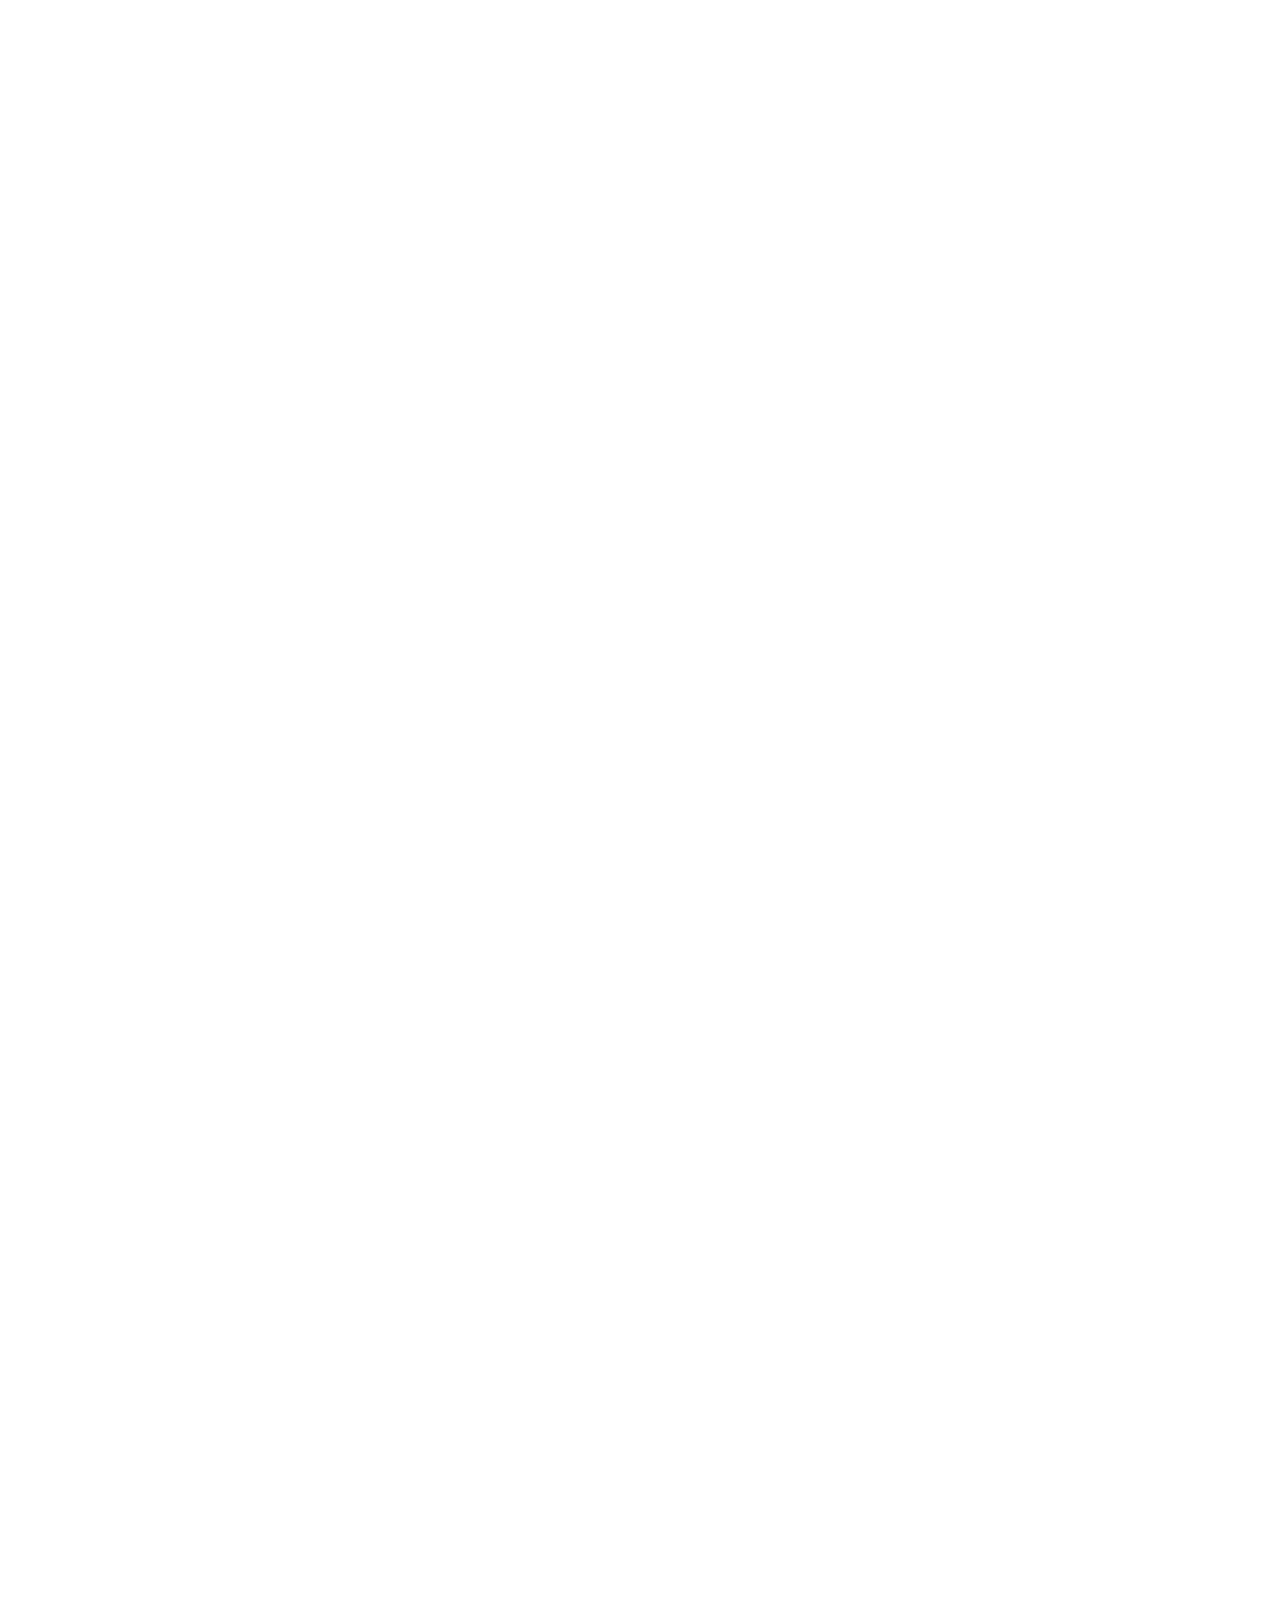
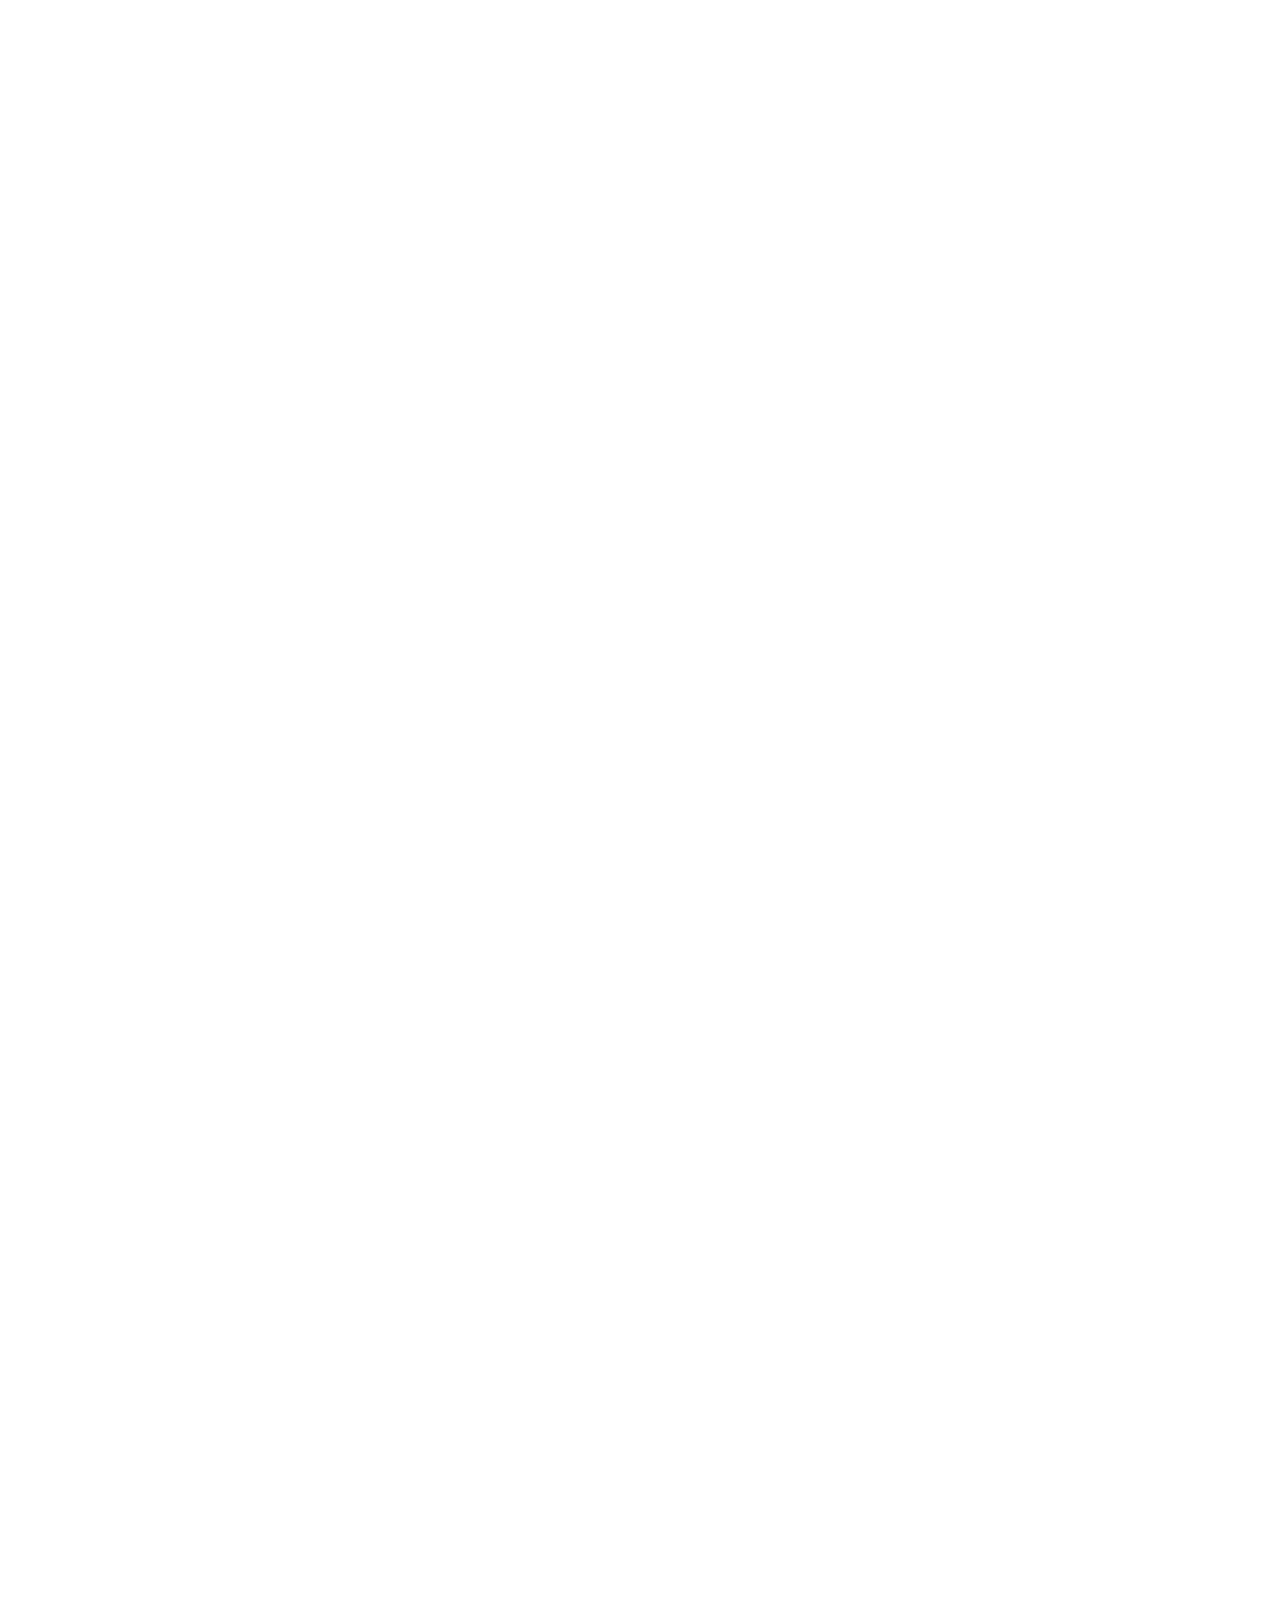
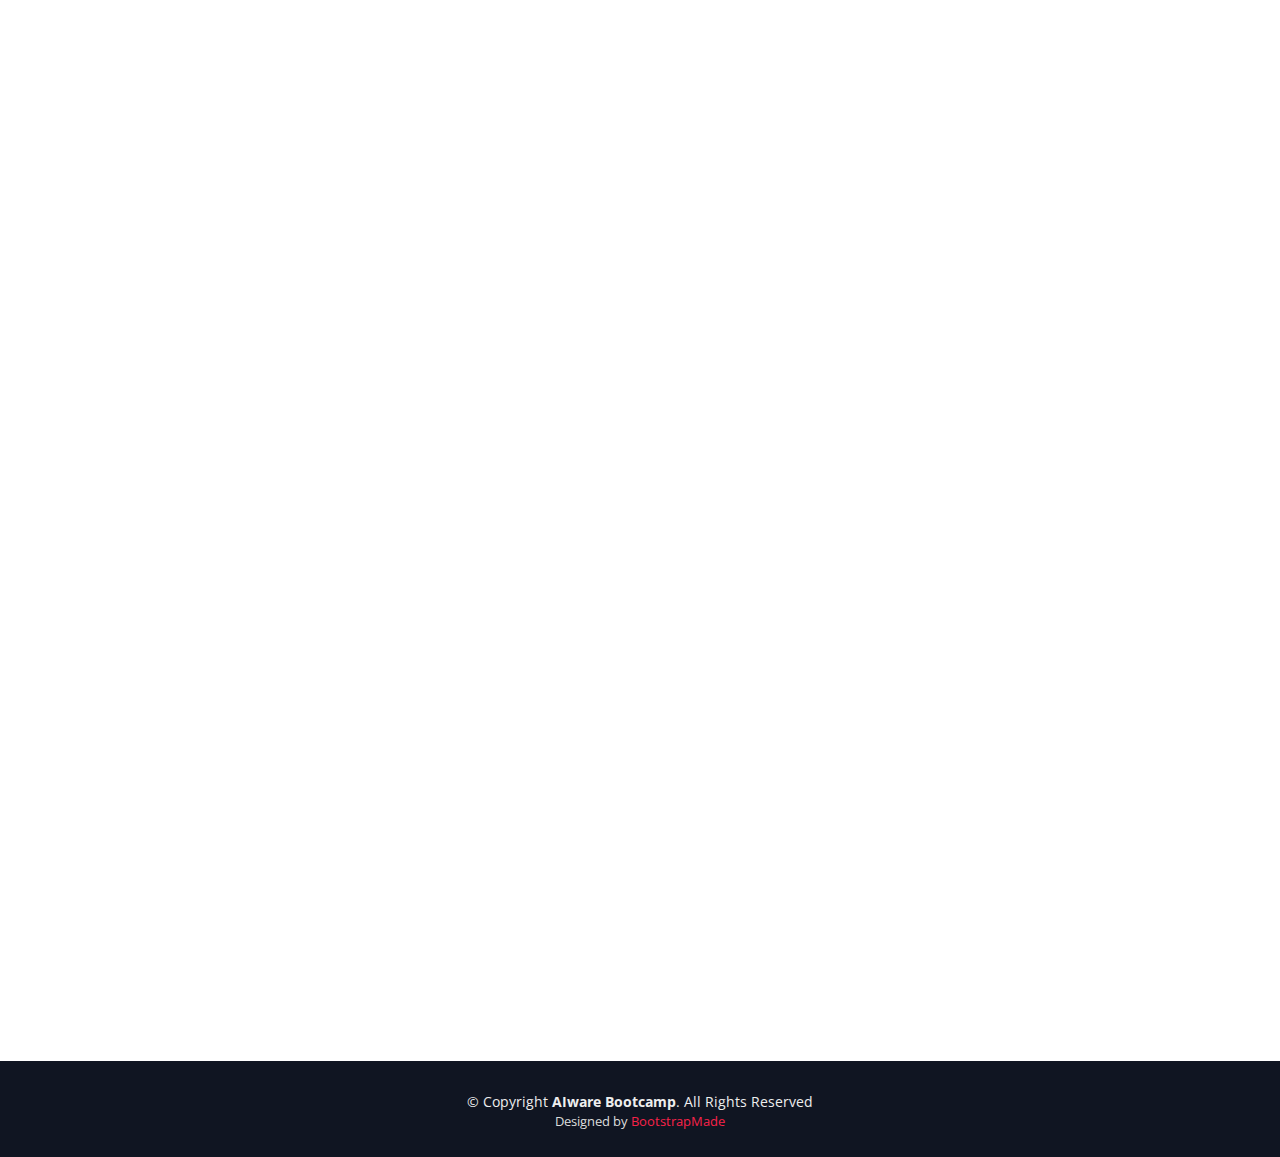
==== commit f3eab094: "Update index.html" ====
--- a/index.html
+++ b/index.html
@@ -80,7 +80,7 @@
   <section id="intro">
     <div class="intro-container wow fadeIn">
       <img src="img/logo.png" alt="AIware Leadership Bootcamp 2024" class="logo-large">
-      <h1 class="mb-4 pb-0">AIware&nbspLeadership&nbsp<span>Bootcamp 2024</span></h1>
+      <h1 class="mb-4 pb-0">AIware&nbspLeadership<br><span>Bootcamp 2024</span></h1>
       <p class="mb-4 pb-0">Queen's University Downtown Toronto Campus, Canada - November 03 - 08, 2024.</p>
       <div>
         <a href="#about" class="about-btn scrollto">About The Event</a>
